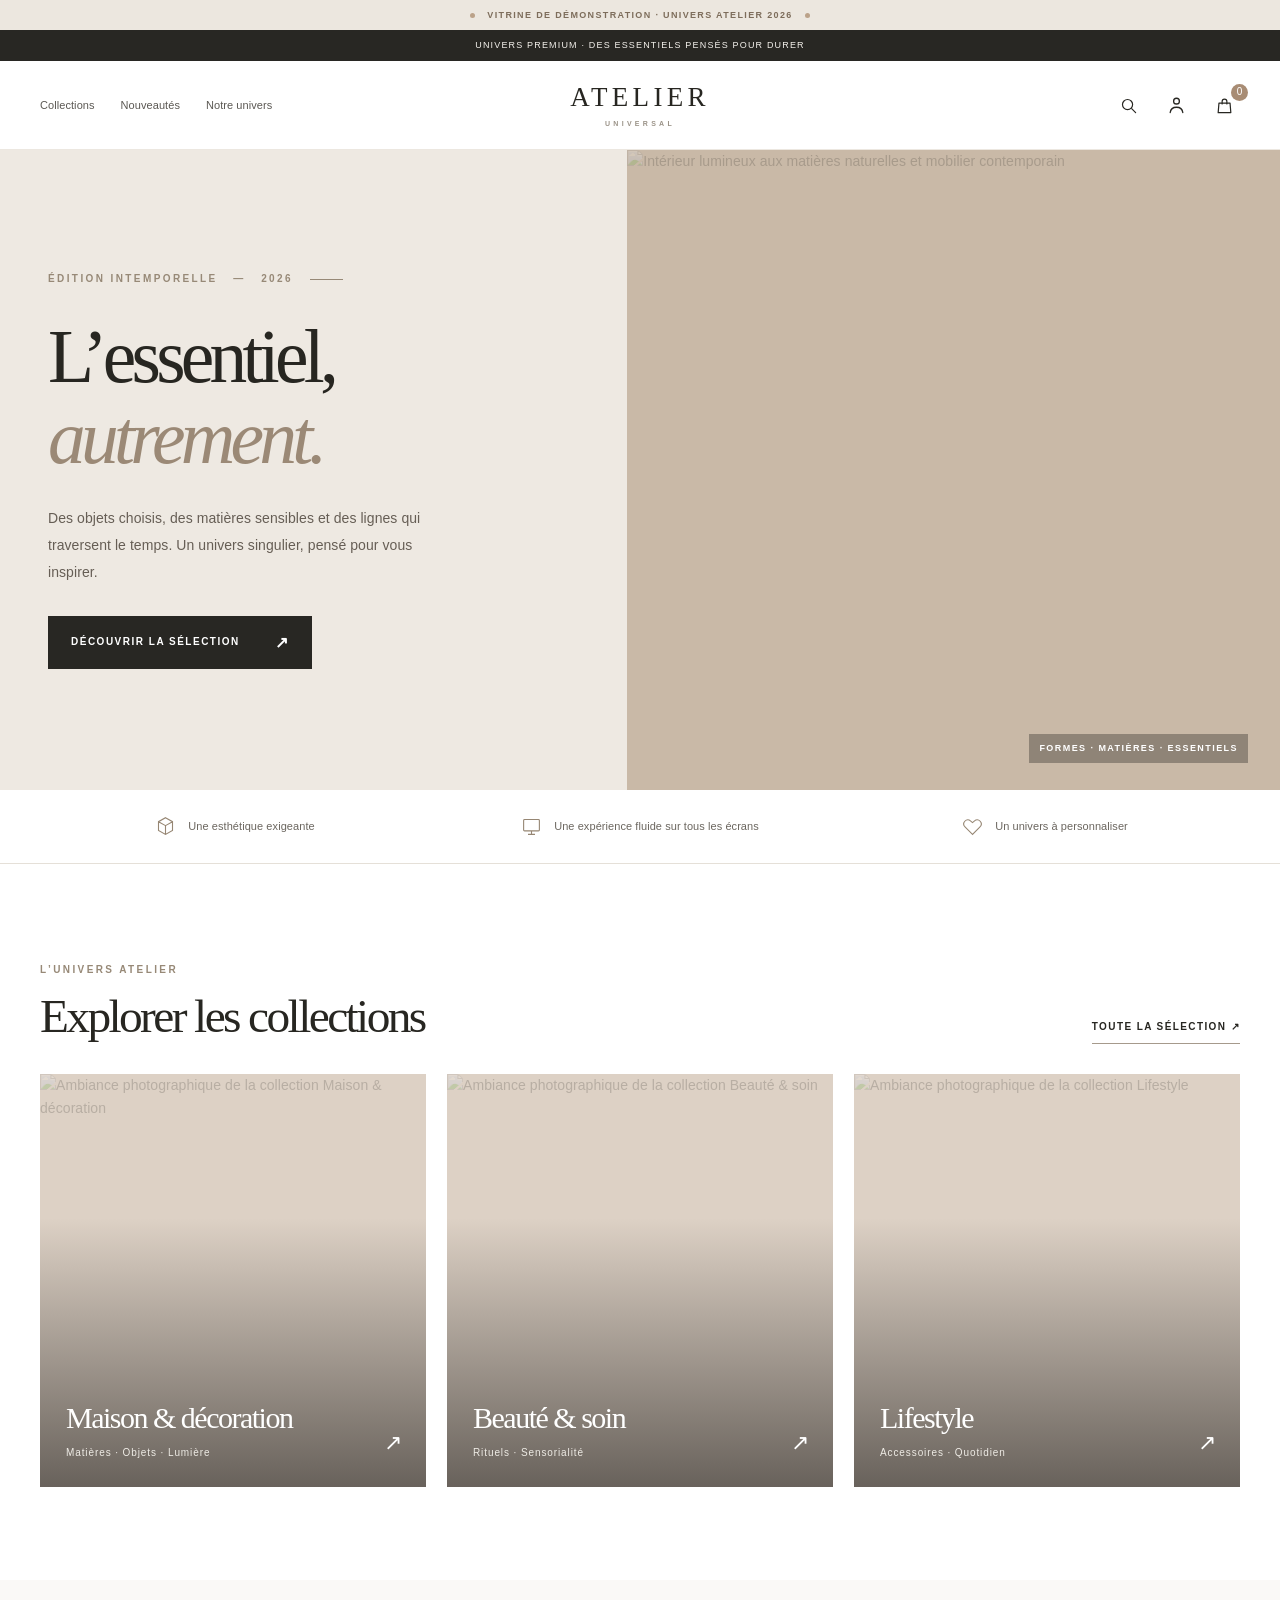
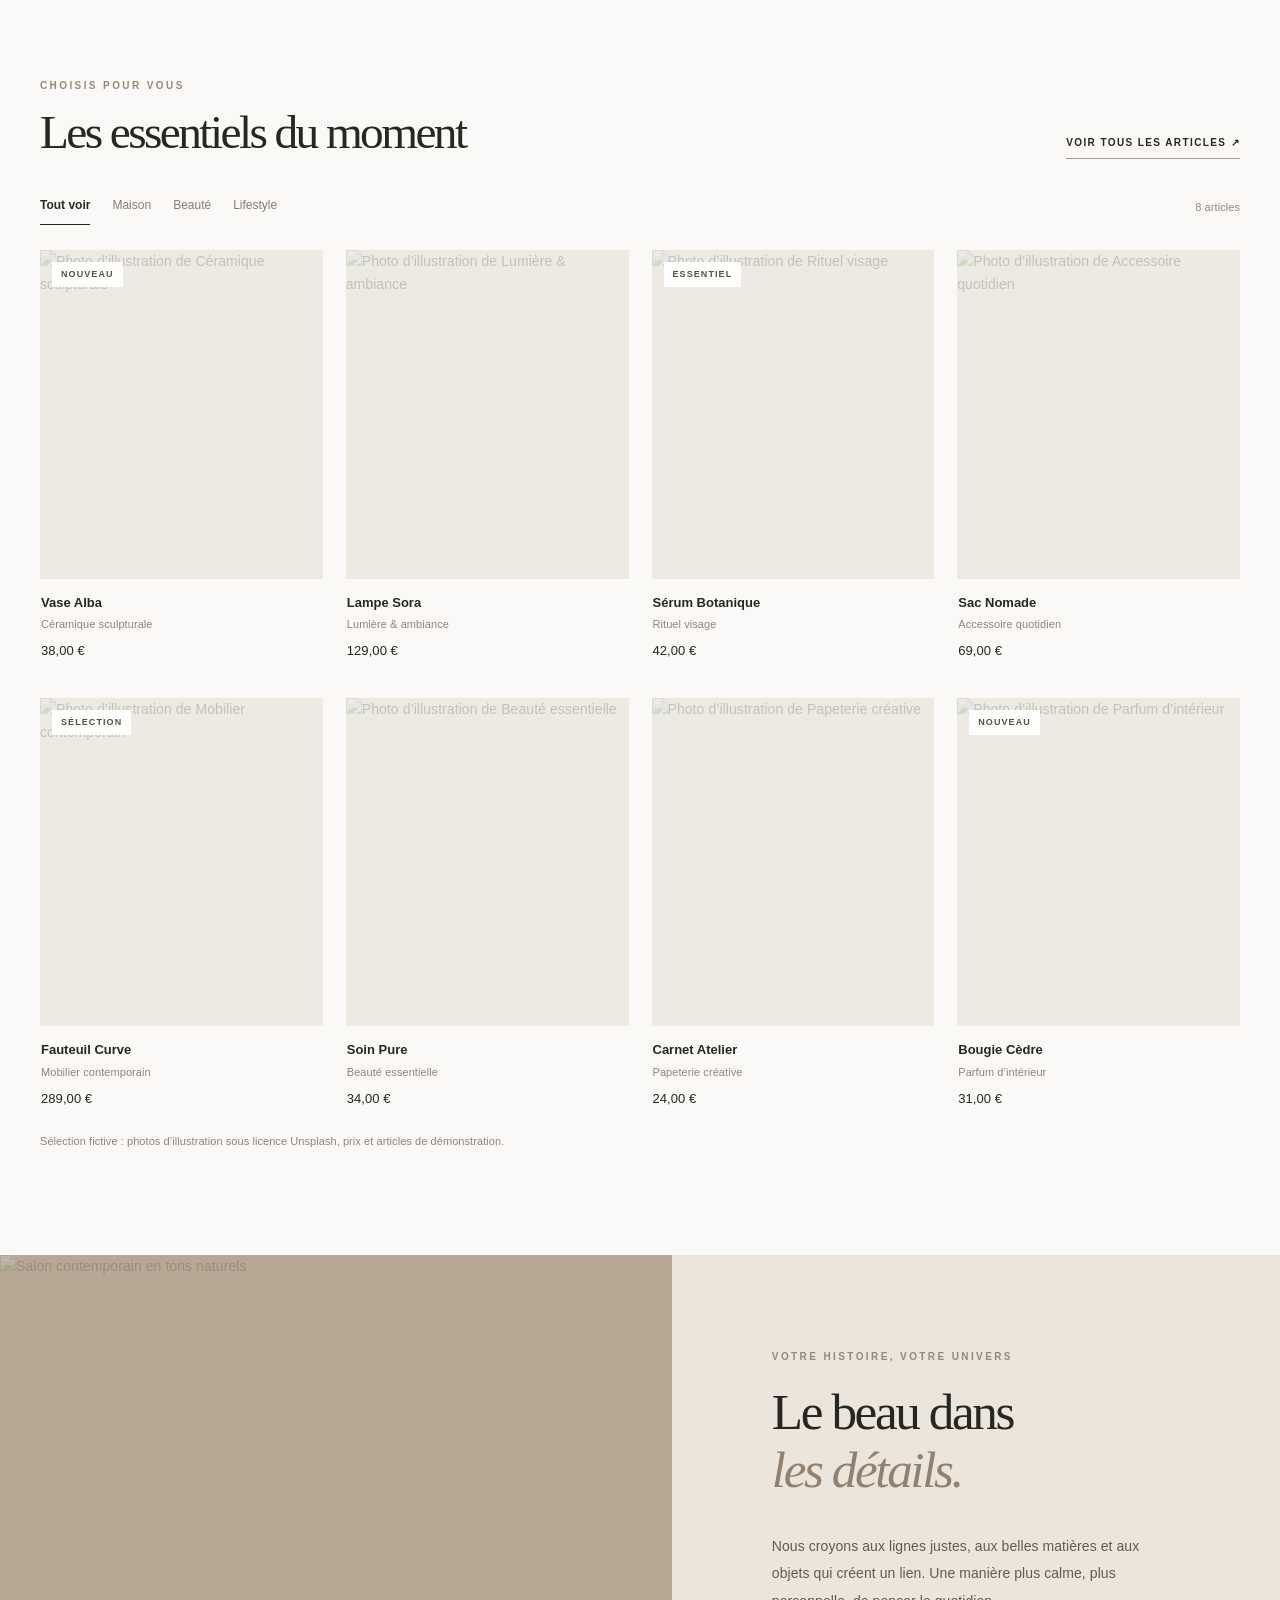
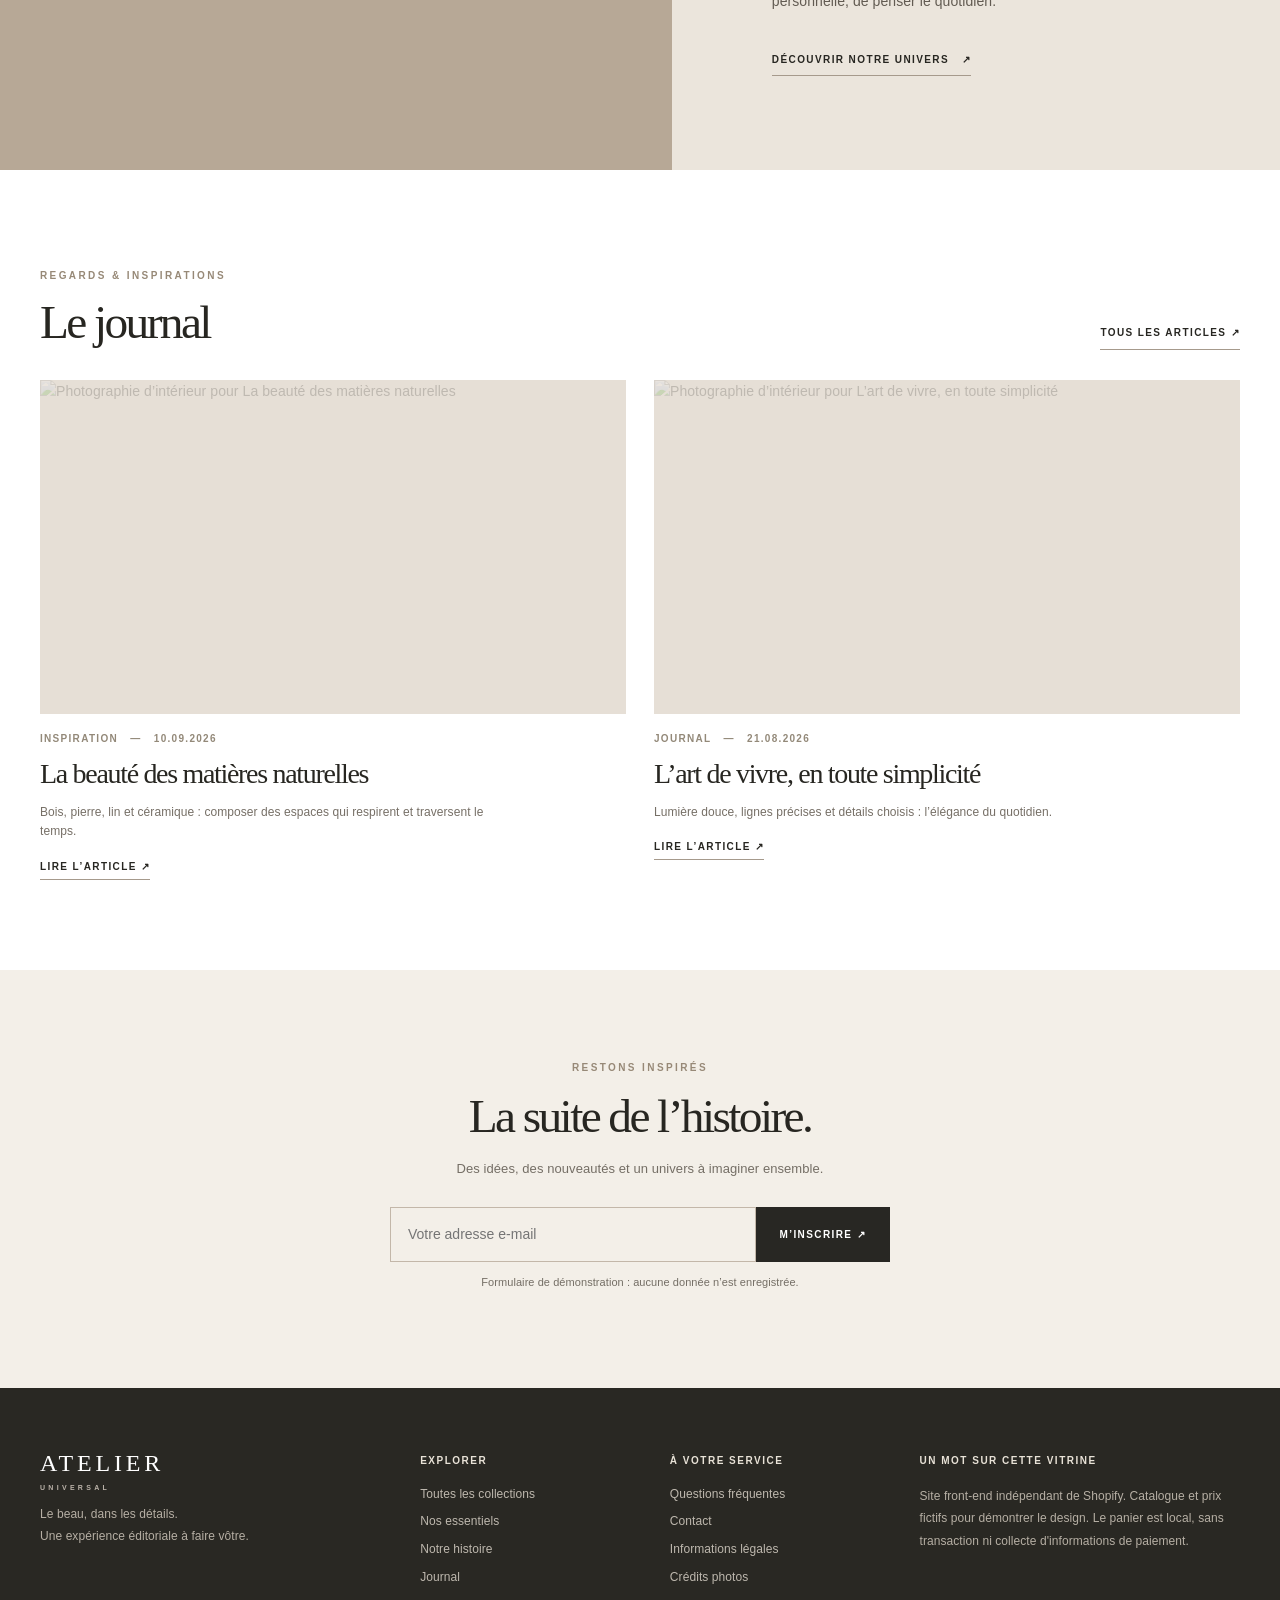
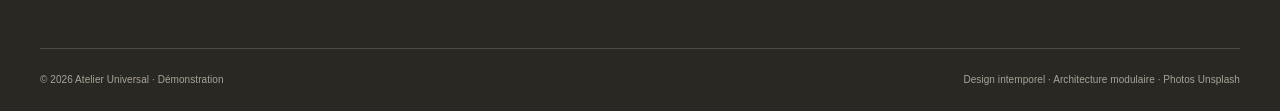
==== frontend/index.html @ 32378523 "feat(frontend): build independent editorial storefront and GitHub Pages deploy" ====
<!doctype html>
<html lang="fr">
<head>
  <meta charset="utf-8">
  <meta name="viewport" content="width=device-width, initial-scale=1">
  <meta name="theme-color" content="#f7f5f0">
  <meta name="robots" content="noindex, nofollow">
  <meta name="description" content="Atelier Universal, un univers e-commerce éditorial et épuré : décoration, beauté, accessoires et art de vivre.">
  <title>Atelier Universal — L'essentiel, autrement.</title>
  <meta property="og:type" content="website">
  <meta property="og:title" content="Atelier Universal — L'essentiel, autrement.">
  <meta property="og:description" content="Une boutique vitrine à l'esthétique intemporelle.">
  <link rel="preconnect" href="https://images.unsplash.com" crossorigin>
  <link rel="stylesheet" href="./assets/css/main.css">
  <script type="module" src="./assets/js/app.js"></script>
</head>
<body>
  <a class="skip-link" href="#main">Aller au contenu</a>
  <div class="utility-bar"><span class="utility-dot"></span> VITRINE DE DÉMONSTRATION · UNIVERS ATELIER 2026 <span class="utility-dot"></span></div>
  <div class="announcement">UNIVERS PREMIUM · DES ESSENTIELS PENSÉS POUR DURER</div>
  <header class="site-header" id="site-header">
    <div class="header-inner wrap">
      <button class="icon-btn mobile-menu-btn" type="button" aria-controls="mobile-nav" aria-expanded="false" data-menu-toggle aria-label="Ouvrir le menu">
        <svg viewBox="0 0 24 24" fill="none" stroke="currentColor" stroke-width="1.6" aria-hidden="true"><path d="M3 6h18M3 12h18M3 18h18"/></svg>
      </button>
      <nav class="desktop-nav" aria-label="Navigation principale"><a href="./index.html?page=collection">Collections</a><a href="./index.html#selection">Nouveautés</a><a href="./index.html?page=histoire">Notre univers</a></nav>
      <a class="brand" href="./index.html" aria-label="Atelier Universal, accueil"><span>ATELIER</span><small>UNIVERSAL</small></a>
      <div class="header-actions">
        <button class="icon-btn" type="button" data-search-toggle aria-label="Rechercher"><svg viewBox="0 0 24 24" fill="none" stroke="currentColor" stroke-width="1.5" aria-hidden="true"><circle cx="10.8" cy="10.8" r="6.4"/><path d="m16 16 5 5"/></svg></button>
        <a class="icon-btn account-icon" href="./index.html?page=contact" aria-label="Nous contacter"><svg viewBox="0 0 24 24" fill="none" stroke="currentColor" stroke-width="1.5" aria-hidden="true"><circle cx="12" cy="7" r="3.3"/><path d="M4.8 20c.5-4 3-6 7.2-6s6.7 2 7.2 6"/></svg></a>
        <button class="icon-btn cart-trigger" type="button" data-cart-toggle aria-label="Ouvrir le panier de démonstration"><svg viewBox="0 0 24 24" fill="none" stroke="currentColor" stroke-width="1.5" aria-hidden="true"><path d="M5 9h14l1 12H4L5 9ZM9 10V7a3 3 0 0 1 6 0v3"/></svg><span class="cart-number" data-cart-count>0</span></button>
      </div>
    </div>
    <nav class="mobile-nav" id="mobile-nav" aria-label="Menu mobile" hidden><a href="./index.html?page=collection">Collections</a><a href="./index.html#selection">Nouveautés</a><a href="./index.html?page=histoire">Notre univers</a><a href="./index.html?page=faq">Questions fréquentes</a><a href="./index.html?page=contact">Contact</a></nav>
    <div class="search-panel" id="search-panel" hidden><form class="search-form wrap" action="./index.html" method="get" role="search"><input type="hidden" name="page" value="recherche"><label class="sr-only" for="search-field">Rechercher des produits</label><input id="search-field" name="q" type="search" autocomplete="off" placeholder="Que recherchez-vous ?" required><button type="submit">Rechercher <span aria-hidden="true">↗</span></button></form></div>
  </header>
  <main id="main" tabindex="-1"></main>
  <footer class="site-footer">
    <div class="wrap footer-grid">
      <div class="footer-brand"><a class="brand brand-inverse" href="./index.html"><span>ATELIER</span><small>UNIVERSAL</small></a><p>Le beau, dans les détails.<br>Une expérience éditoriale à faire vôtre.</p></div>
      <div><h2>Explorer</h2><a href="./index.html?page=collection">Toutes les collections</a><a href="./index.html#selection">Nos essentiels</a><a href="./index.html?page=histoire">Notre histoire</a><a href="./index.html?page=journal">Journal</a></div>
      <div><h2>À votre service</h2><a href="./index.html?page=faq">Questions fréquentes</a><a href="./index.html?page=contact">Contact</a><a href="./index.html?page=legal">Informations légales</a><a href="./index.html?page=credits">Crédits photos</a></div>
      <div class="footer-note"><h2>Un mot sur cette vitrine</h2><p>Site front-end indépendant de Shopify. Catalogue et prix fictifs pour démontrer le design. Le panier est local, sans transaction ni collecte d'informations de paiement.</p></div>
    </div>
    <div class="footer-bottom wrap"><span>© 2026 Atelier Universal · Démonstration</span><span>Design intemporel · Architecture modulaire · Photos Unsplash</span></div>
  </footer>
  <div class="overlay" data-cart-overlay hidden></div>
  <aside class="cart-drawer" id="cart-drawer" role="dialog" aria-modal="true" aria-hidden="true" aria-labelledby="cart-heading">
    <div class="drawer-head"><div><span class="overline">VOTRE SÉLECTION</span><h2 id="cart-heading">Mon panier <em>démo.</em></h2></div><button type="button" class="drawer-close" data-cart-close aria-label="Fermer le panier">×</button></div>
    <p class="drawer-caption">Aucun achat ni paiement réel possible depuis cette vitrine.</p>
    <div class="drawer-items" id="drawer-items"></div>
    <div class="drawer-foot"><div class="total-line"><span>Sous-total fictif</span><strong id="drawer-total">0,00 €</strong></div><a class="dark-btn full" href="./index.html?page=panier">Voir ma sélection <span>↗</span></a><button type="button" class="subtle-btn full" data-cart-close>Continuer à explorer</button></div>
  </aside>
  <div class="toast" id="toast" role="status" aria-live="polite"></div>
</body>
</html>
---- frontend/assets/css/main.css ----
:root{--ink:#272621;--muted:#746f67;--soft:#9b9388;--line:#e5e0d8;--cream:#f7f5f0;--paper:#fff;--sand:#ece6de;--dark:#282723;--gold:#a18b73;--width:1220px}
*,*::before,*::after{box-sizing:border-box}html{scroll-behavior:smooth}body{margin:0;background:var(--paper);color:var(--ink);font:14px/1.65 -apple-system,BlinkMacSystemFont,'Segoe UI',Arial,sans-serif;letter-spacing:.005em}button,input,select,textarea{font:inherit}button{cursor:pointer}a{text-decoration:none;color:inherit}img{display:block;max-width:100%;object-fit:cover}img:not([src]){background:var(--sand)}h1,h2,h3,h4{font-weight:400}h1,h2,h3,.serif{font-family:Georgia,'Times New Roman',serif;letter-spacing:-.047em}button:disabled{opacity:.5;cursor:not-allowed}a:focus-visible,button:focus-visible,input:focus-visible,select:focus-visible,textarea:focus-visible,summary:focus-visible{outline:3px solid #b39a7f;outline-offset:3px}.sr-only{position:absolute!important;width:1px;height:1px;overflow:hidden;clip:rect(0,0,0,0);white-space:nowrap}.skip-link{position:fixed;top:-100px;left:15px;background:#fff;color:#111;z-index:200;padding:12px}.skip-link:focus{top:15px}.wrap{max-width:var(--width);width:calc(100% - 80px);margin-inline:auto}.utility-bar{min-height:30px;display:flex;align-items:center;justify-content:center;gap:12px;background:#ece7df;color:#7d6d5b;letter-spacing:.15em;font-size:9px;font-weight:700;text-align:center}.utility-dot{width:5px;height:5px;flex:none;border-radius:50%;background:#bba289}.announcement{background:var(--dark);color:#f5f2ed;text-align:center;min-height:31px;display:grid;place-items:center;letter-spacing:.13em;font-size:9px}.site-header{position:relative;z-index:50;background:white;border-bottom:1px solid #ece7e0}.header-inner{min-height:88px;display:grid;grid-template-columns:minmax(0,1fr) auto minmax(0,1fr);align-items:center;gap:22px}.desktop-nav{display:flex;gap:26px;align-items:center;white-space:nowrap}.desktop-nav a{font-size:11px;color:#5b5853}.desktop-nav a:hover{text-decoration:underline;text-underline-offset:6px}.brand{display:inline-flex;align-items:center;flex-direction:column;font-family:Georgia,'Times New Roman',serif;line-height:1}.brand>span{font-size:27px;letter-spacing:.16em;font-weight:400}.brand small{font-size:7px;letter-spacing:.47em;font-family:Arial,sans-serif;margin-top:9px;font-weight:600;color:#9b9388}.header-actions{display:flex;align-items:center;justify-content:flex-end;gap:17px}.icon-btn{width:31px;height:34px;background:none;border:0;display:inline-flex;align-items:center;justify-content:center;position:relative;color:var(--ink)}.icon-btn svg{width:21px;height:21px;stroke-linejoin:round;stroke-linecap:round}.cart-number{position:absolute;top:-4px;right:-8px;background:#a88c74;color:white;width:17px;height:17px;font-size:10px;border-radius:50%;display:grid;place-items:center}.mobile-menu-btn{display:none}.mobile-nav{display:flex;flex-direction:column;gap:12px;padding:14px 24px 24px;border-top:1px solid var(--line)}.mobile-nav[hidden],.search-panel[hidden]{display:none!important}.mobile-nav a{padding:7px}.search-panel{border-top:1px solid var(--line);padding:18px 0;box-shadow:0 6px 14px #00000006}.search-form{display:flex;gap:8px}.search-form input{border:1px solid var(--line);padding:14px 18px;flex:1;min-width:0}.search-form button{background:var(--dark);color:#fff;border:0;padding:10px 25px;font-size:10px;font-weight:700;letter-spacing:.12em;text-transform:uppercase}
.eyebrow,.overline{font-size:10px;letter-spacing:.24em;text-transform:uppercase;color:#978977;font-weight:700}.eyebrow{display:flex;align-items:center;gap:17px}.eyebrow::after{content:'';width:33px;height:1px;background:currentColor}.hero{min-height:640px;display:grid;grid-template-columns:49% 51%;background:#eee9e2}.hero-copy{align-self:center;padding:75px 7vw 75px max(48px,calc((100vw - var(--width))/2));position:relative}.hero h1{font-size:clamp(53px,5.9vw,88px);font-weight:400;line-height:1.08;margin:28px 0 26px;letter-spacing:-.063em}.hero h1 em{font-weight:400;color:#9b8976}.hero-desc{font-size:14px;line-height:1.95;color:#665e55;max-width:415px;margin:0 0 30px}.dark-btn{border:1px solid var(--dark);background:var(--dark);color:white;display:inline-flex;gap:35px;justify-content:space-between;align-items:center;padding:17px 22px;min-height:48px;font-size:10px;letter-spacing:.15em;text-transform:uppercase;font-weight:700;transition:background .2s ease,color .2s ease}.dark-btn:hover{background:#4b453e}.dark-btn span{font-size:16px;line-height:1}.dark-btn.full,.subtle-btn.full{width:100%;text-align:center;justify-content:center}.subtle-btn{background:#fff;border:1px solid var(--line);color:var(--ink);padding:14px 20px;text-transform:uppercase;font-size:10px;letter-spacing:.12em}.hero-image{min-height:500px;position:relative;overflow:hidden;background:#c9b9a7}.hero-image img{width:100%;height:100%;position:absolute;inset:0;object-position:center;transition:transform .7s}.hero-image:hover img{transform:scale(1.03)}.hero-caption{position:absolute;bottom:27px;right:32px;color:white;background:#1a191854;padding:7px 10px;letter-spacing:.16em;font-size:9px;font-weight:600}.benefit-strip{display:grid;grid-template-columns:repeat(3,1fr);align-items:center;padding:26px max(45px,calc((100vw - var(--width))/2));gap:25px;border-bottom:1px solid var(--line);background:#fff}.benefit{display:flex;align-items:center;justify-content:center;gap:12px;color:#6b665f;font-size:11px}.benefit svg{width:21px;height:21px;stroke:#968673;fill:none;stroke-width:1.25}.section{padding:93px 0}.section-surface{background:#faf9f7}.section-head{display:flex;justify-content:space-between;align-items:end;gap:25px;margin-bottom:30px}.section-title{font-size:clamp(34px,3.7vw,51px);line-height:1.13;margin:10px 0 0;letter-spacing:-.055em}.tiny-link{font-size:10px;font-weight:650;letter-spacing:.14em;text-transform:uppercase;border-bottom:1px solid #a69a8c;white-space:nowrap;padding-bottom:7px}.tiny-link:hover{border-bottom-color:var(--ink)}.category-grid{display:grid;grid-template-columns:repeat(3,minmax(0,1fr));gap:21px}.category-card{display:block;aspect-ratio:1/1.07;overflow:hidden;position:relative;background:#ddd1c5}.category-card img{position:absolute;inset:0;width:100%;height:100%;transition:transform .6s}.category-card:hover img{transform:scale(1.045)}.category-card::after{content:'';position:absolute;inset:35% 0 0;background:linear-gradient(transparent,#1e1b189c)}.category-caption{position:absolute;bottom:25px;left:26px;right:24px;color:white;z-index:1;display:flex;justify-content:space-between;align-items:end;gap:10px}.category-caption strong{font:400 30px/1.08 Georgia,serif;letter-spacing:-.05em}.category-caption small{display:block;font-size:10px;letter-spacing:.09em;margin-top:10px;color:#eeebe5}.category-arrow{font-size:22px}.product-toolbar{display:flex;align-items:center;justify-content:space-between;gap:15px;margin:28px 0 25px}.filter-tabs{display:flex;gap:22px;flex-wrap:wrap;align-items:center}.filter-button{background:none;border:0;border-bottom:1px solid transparent;padding:7px 0 8px;font-size:12px;color:#837d76}.filter-button[aria-pressed=true]{border-color:#292721;color:#2b2925;font-weight:700}.small-count{font-size:11px;color:#908980}.product-grid{display:grid;grid-template-columns:repeat(4,minmax(0,1fr));gap:23px}.product-card{min-width:0}.product-image{display:block;aspect-ratio:4/4.65;position:relative;overflow:hidden;background:#ede9e3}.product-image img{width:100%;height:100%;transition:transform .5s}.product-image:hover img{transform:scale(1.05)}.product-badge{position:absolute;top:12px;left:12px;background:#fffffff0;color:#5b5046;padding:5px 9px;letter-spacing:.12em;font-size:9px;font-weight:700}.quick-add{position:absolute;bottom:13px;left:13px;right:13px;background:#fffffff2;border:1px solid #eee7df;min-height:41px;text-transform:uppercase;font-size:9px;letter-spacing:.13em;font-weight:750;opacity:0;transform:translateY(7px);transition:opacity .2s,transform .2s}.product-image:hover .quick-add,.product-image:focus-within .quick-add,.quick-add:focus-visible{opacity:1;transform:none}.product-body{padding:13px 1px}.product-body h3{font-family:Arial,sans-serif;font-weight:650;font-size:13px;letter-spacing:0;margin:0 0 2px}.product-body h3 a:hover{text-decoration:underline}.product-sub{font-size:11px;color:#8c857c;margin:0 0 7px}.price{font-size:13px;font-weight:500}.empty-message{padding:35px 0;color:var(--muted)}.demo-note{font-size:11px;color:#8c857b;line-height:1.6}.story-split{display:grid;grid-template-columns:1.05fr .95fr;min-height:515px;background:#ebe5dc}.story-photo{height:100%;min-height:470px;position:relative;background:#b7a896}.story-photo img{width:100%;height:100%;position:absolute;inset:0}.story-copy{display:flex;flex-direction:column;justify-content:center;padding:70px clamp(35px,7.8vw,130px)}.story-copy h2{font-size:clamp(42px,4vw,65px);line-height:1.13;margin:18px 0 20px}.story-copy h2 em{color:#92816f}.story-copy p{max-width:390px;line-height:1.95;color:#625b52}.story-copy .tiny-link{align-self:flex-start;margin-top:23px}.journal-grid{display:grid;grid-template-columns:repeat(2,minmax(0,1fr));gap:28px}.journal-img{display:block;overflow:hidden;aspect-ratio:1.75;background:#e6dfd6}.journal-img img{width:100%;height:100%;transition:transform .3s}.journal-img:hover img{transform:scale(1.04)}.journal-meta{margin:17px 0 9px;font-size:10px;letter-spacing:.13em;color:#938979;font-weight:700}.journal-title{font:400 28px/1.2 Georgia,serif;margin:0 0 11px}.journal-excerpt{color:#766f66;max-width:475px;font-size:12px}.newsletter-band{background:#f3efe8;text-align:center;padding:85px 24px}.newsletter-band .section-title{margin:12px 0 14px}.newsletter-band p{color:#746e65;font-size:13px}.newsletter-form{display:flex;align-items:stretch;max-width:500px;margin:28px auto 0}.newsletter-form input{flex:1;min-width:0;background:transparent;border:1px solid #c3b7a9;padding:15px 17px}.newsletter-form button{border:0;background:var(--dark);color:white;text-transform:uppercase;letter-spacing:.14em;font-size:10px;padding:0 24px;font-weight:700}.newsletter-status{min-height:17px;font-size:11px!important}.site-footer{background:#292823;color:#eeeae1;padding-top:63px}.footer-grid{display:grid;grid-template-columns:1.45fr .9fr .9fr 1.35fr;gap:36px}.site-footer h2{font:700 10px Arial,sans-serif;letter-spacing:.15em;text-transform:uppercase;color:#e8e2d7;margin:4px 0 19px}.site-footer a:not(.brand){display:block;margin:8px 0;font-size:12px;color:#beb8ae}.site-footer a:not(.brand):hover{text-decoration:underline}.site-footer p{font-size:12px;color:#b6afa4;line-height:1.9}.brand-inverse{align-items:flex-start}.brand-inverse>span{color:white;font-size:24px}.brand-inverse small{color:#bbb3a9}.footer-bottom{display:flex;justify-content:space-between;gap:15px;border-top:1px solid #4d4a45;padding:23px 0;margin-top:52px;color:#aaa397;font-size:10px}.overlay{position:fixed;inset:0;background:#0e0d0bb0;z-index:89}.overlay[hidden]{display:none}.cart-drawer{position:fixed;z-index:90;inset:0 0 0 auto;width:min(100%,450px);background:white;padding:32px;transform:translateX(105%);visibility:hidden;transition:transform .27s,visibility .27s;display:flex;flex-direction:column;box-shadow:-20px 0 50px #0002}.cart-drawer.open{transform:translateX(0);visibility:visible}.drawer-head{display:flex;justify-content:space-between;align-items:flex-start;border-bottom:1px solid var(--line);padding-bottom:18px}.drawer-head h2{font:400 31px Georgia,serif;letter-spacing:-.05em;margin:7px 0 0}.drawer-head h2 em{color:#9e8c79}.drawer-close{background:none;border:0;font-size:28px;line-height:1;padding:6px}.drawer-caption{font-size:11px;color:#887d71}.drawer-items{flex:1;overflow-y:auto;min-height:0;padding-top:12px}.drawer-item{display:grid;grid-template-columns:87px 1fr;gap:15px;padding:14px 0;border-bottom:1px solid var(--line)}.drawer-item img{width:87px;height:110px;object-fit:cover;background:var(--sand)}.drawer-item h3{font:600 13px Arial,sans-serif;margin:0}.drawer-item small{color:#83786f;font-size:11px}.drawer-item .qty-row{display:flex;align-items:center;gap:12px;margin-top:8px}.qty-row button{border:1px solid var(--line);background:white;min-width:27px;min-height:27px}.qty-row .remove{border:0;color:#8c7868;text-decoration:underline;font-size:10px;margin-left:auto}.drawer-foot{border-top:1px solid var(--line);padding-top:20px;display:grid;gap:11px}.total-line{display:flex;justify-content:space-between;font-size:14px;padding-bottom:7px}.toast{position:fixed;bottom:24px;left:50%;transform:translate(-50%,35px);opacity:0;pointer-events:none;background:#2a2924;color:#fff;padding:13px 21px;z-index:100;font-size:12px;transition:opacity .2s,transform .2s;box-shadow:0 10px 40px #0002}.toast.show{opacity:1;transform:translate(-50%,0)}
.page-hero{background:#f4f1eb;padding:63px 0 70px;text-align:center}.page-hero h1{font-size:clamp(45px,5vw,70px);line-height:1.1;margin:13px 0 13px}.page-hero p{color:#716a61;max-width:560px;margin:0 auto}.breadcrumbs{padding:27px 0 0;color:#867d72;font-size:11px}.breadcrumbs a{text-decoration:underline;text-underline-offset:4px}.collection-controls{display:flex;justify-content:space-between;gap:20px;align-items:center;flex-wrap:wrap;margin-bottom:27px}.sort-control{display:flex;align-items:center;gap:8px;color:#645e57}.sort-control select{border:1px solid var(--line);padding:10px 12px;background:white;color:var(--ink)}.detail{display:grid;grid-template-columns:1.05fr .95fr;gap:65px;padding-top:42px}.detail-gallery{display:grid;grid-template-columns:1fr 1fr;gap:15px}.detail-main-photo{grid-column:1/-1;aspect-ratio:4/4.4;overflow:hidden;background:var(--sand)}.detail-gallery img{width:100%;height:100%;object-fit:cover}.detail-thumb{aspect-ratio:4/3;overflow:hidden;background:var(--sand)}.detail-copy{padding:8px 0}.detail-copy h1{font-size:clamp(44px,4.7vw,67px);margin:14px 0 14px}.detail-price{font-size:19px;margin-bottom:23px}.detail-copy p{color:#70685e;line-height:1.95;max-width:455px}.detail-copy hr{border:0;border-top:1px solid var(--line);margin:28px 0}.detail-copy label{display:block;font-size:11px;letter-spacing:.12em;text-transform:uppercase;font-weight:700;margin:24px 0 9px}.option-row{display:flex;flex-wrap:wrap;gap:8px}.option-btn{padding:12px 18px;border:1px solid #d8d0c7;background:#fff;color:#645b50}.option-btn.selected{border-color:#24231f;background:#f3f0eb;color:#26241f}.detail-quantity{width:95px;border:1px solid var(--line);padding:13px}.detail-cta{margin-top:20px;min-width:min(100%,440px)}.detail-meta{padding:20px 0;border-top:1px solid var(--line);margin-top:28px;color:#82786f}.detail-meta summary{cursor:pointer;font-weight:600}.editorial-layout{display:grid;grid-template-columns:1fr 1fr;gap:60px;align-items:center}.editorial-layout img{width:100%;height:auto;aspect-ratio:4/4.5}.editorial-layout h2{font-size:clamp(35px,4.4vw,60px)}.editorial-layout p{color:#70695f;line-height:2}.article{max-width:760px;margin:0 auto;padding:65px 0 100px}.article h1{font-size:clamp(42px,5vw,68px)}.article h2{font-size:30px}.article p{font-size:15px;color:#655e56;line-height:2}.article img{width:100%;aspect-ratio:1.7;margin:35px 0}.faq-list{max-width:850px;margin:auto}.faq-list details{border-bottom:1px solid var(--line);padding:21px 0}.faq-list summary{font:400 20px Georgia,serif;cursor:pointer;display:flex;align-items:center;justify-content:space-between;gap:20px}.faq-list summary::after{content:'+';font:400 22px Arial,sans-serif}.faq-list details[open] summary::after{content:'−'}.faq-list p{max-width:700px;color:#70665c}.contact-box{display:grid;grid-template-columns:.8fr 1.2fr;gap:80px;max-width:1040px;margin:auto}.contact-box h2{font-size:39px}.contact-box p{color:#716a62}.field{display:grid;gap:6px;margin-bottom:18px}.field label{font-size:11px;letter-spacing:.09em;text-transform:uppercase;font-weight:700}.field input,.field textarea{width:100%;padding:13px 15px;border:1px solid #cfc6bc;background:#fff}.legal-note{background:#f4f1eb;border-left:3px solid #ad9279;padding:15px 21px;color:#6e6256}.cart-page{max-width:860px;margin:auto}.cart-page-item{display:grid;grid-template-columns:100px 1fr auto;gap:20px;padding:20px 0;border-bottom:1px solid var(--line)}.cart-page-item img{width:100px;height:125px}.cart-page-item h3{font-family:Arial,sans-serif;font-size:15px}.cart-page-total{display:flex;justify-content:space-between;font-size:20px;margin:30px 0}.credit-list{list-style:none;padding:0;display:grid;grid-template-columns:repeat(2,minmax(0,1fr));gap:13px}.credit-list li{padding:14px;border:1px solid var(--line)}.credit-list a{text-decoration:underline}.pill{display:inline-block;border:1px solid var(--line);font-size:11px;padding:7px 11px;color:#73685e}
@media(max-width:1100px){.wrap{width:calc(100% - 48px)}.hero-copy{padding-left:7vw}.section{padding:72px 0}.desktop-nav{gap:14px}.category-caption strong{font-size:25px}.product-grid{gap:15px}.footer-grid{gap:25px}}
@media(max-width:760px){.wrap{width:calc(100% - 36px)}.utility-bar{font-size:8px;letter-spacing:.08em;padding:4px 7px}.announcement{font-size:8px;padding:5px;min-height:30px}.header-inner{min-height:75px;grid-template-columns:1fr auto 1fr;gap:8px}.desktop-nav{display:none}.mobile-menu-btn{display:inline-flex}.brand>span{font-size:24px}.brand small{font-size:7px;margin-top:7px}.header-actions{gap:10px}.account-icon{display:none}.hero{grid-template-columns:1fr;min-height:0}.hero-copy{padding:64px 28px 57px}.hero h1{font-size:clamp(52px,12vw,78px);margin:23px 0}.hero-desc{max-width:500px}.hero-image{min-height:440px;aspect-ratio:4/3}.benefit-strip{grid-template-columns:1fr 1fr;gap:12px;padding:22px 18px}.benefit:nth-child(3){grid-column:1/-1}.benefit{font-size:9px;gap:7px}.benefit svg{width:18px;height:18px}.section{padding:63px 0}.section-head{gap:12px}.section-title{font-size:38px}.category-grid{grid-template-columns:1fr 1fr;gap:12px}.category-card{aspect-ratio:1/1.25}.category-card:last-child{grid-column:1/-1;aspect-ratio:2/1.05}.category-caption{bottom:17px;left:17px;right:15px}.category-caption strong{font-size:25px}.category-caption small{font-size:9px}.product-grid{grid-template-columns:repeat(2,minmax(0,1fr));gap:14px}.product-toolbar{align-items:start;flex-direction:column;gap:4px}.filter-tabs{gap:16px}.quick-add{opacity:1;transform:none;min-height:36px;font-size:8px;bottom:8px;left:8px;right:8px}.story-split{grid-template-columns:1fr}.story-photo{min-height:350px;aspect-ratio:4/3}.story-copy{padding:55px 30px 60px}.journal-grid{grid-template-columns:1fr;gap:42px}.footer-grid{grid-template-columns:1fr 1fr;gap:35px}.footer-brand,.footer-note{grid-column:1/-1}.footer-bottom{flex-wrap:wrap;margin-top:35px}.detail,.editorial-layout,.contact-box{grid-template-columns:1fr;gap:27px}.detail{padding-top:30px}.detail-copy h1{font-size:50px}.detail-gallery{gap:8px}.contact-box{gap:8px}.credit-list{grid-template-columns:1fr}.page-hero{padding:46px 0 52px}.page-hero h1{font-size:47px}}
@media(max-width:430px){.category-caption strong{font-size:21px}.hero-image{min-height:360px}.section-head{align-items:start}.section-head .tiny-link{font-size:8px}.benefit-strip{grid-template-columns:1fr}.benefit:nth-child(3){grid-column:auto}.product-body h3{font-size:12px}.journal-title{font-size:24px}.cart-page-item{grid-template-columns:70px 1fr auto;gap:10px}.cart-page-item img{width:70px;height:95px}.footer-grid{grid-template-columns:1fr 1fr}}
@media(prefers-reduced-motion:reduce){*,*::before,*::after{scroll-behavior:auto!important;transition-duration:.01ms!important;animation-duration:.01ms!important}}
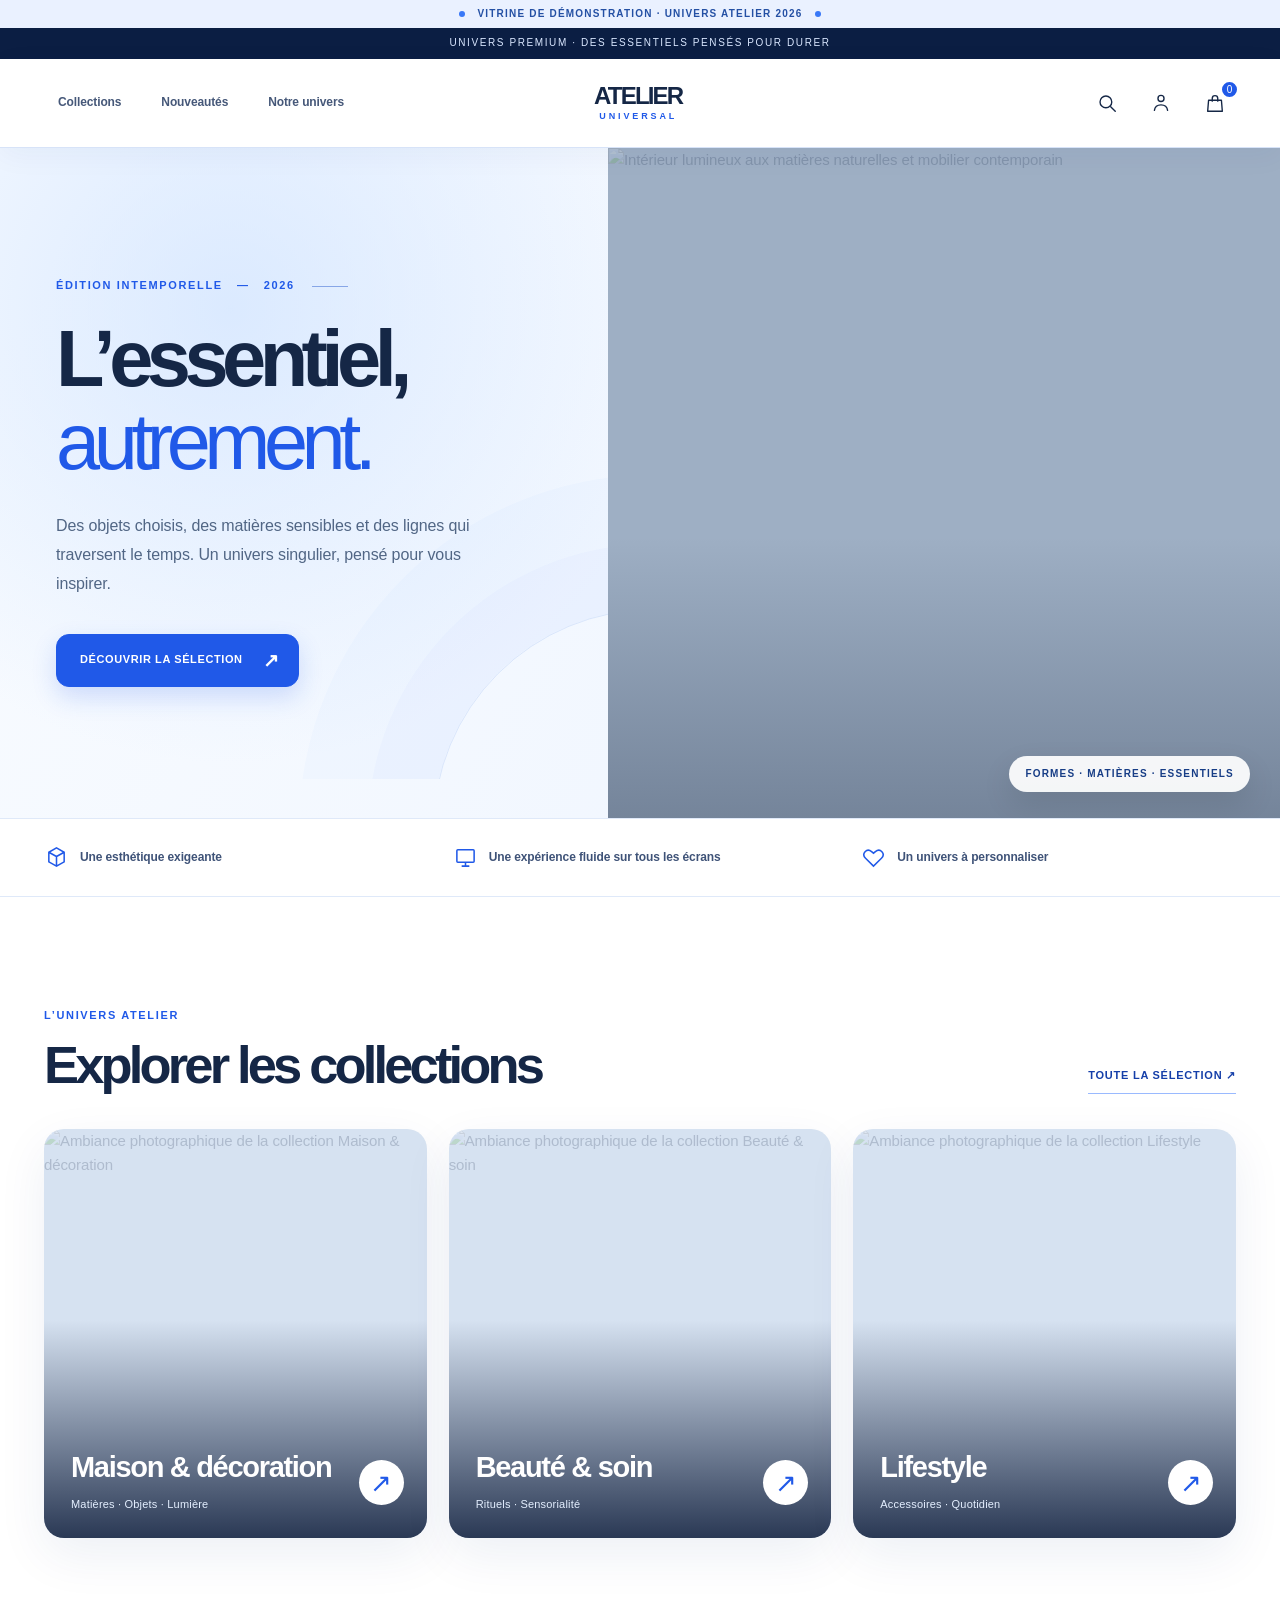
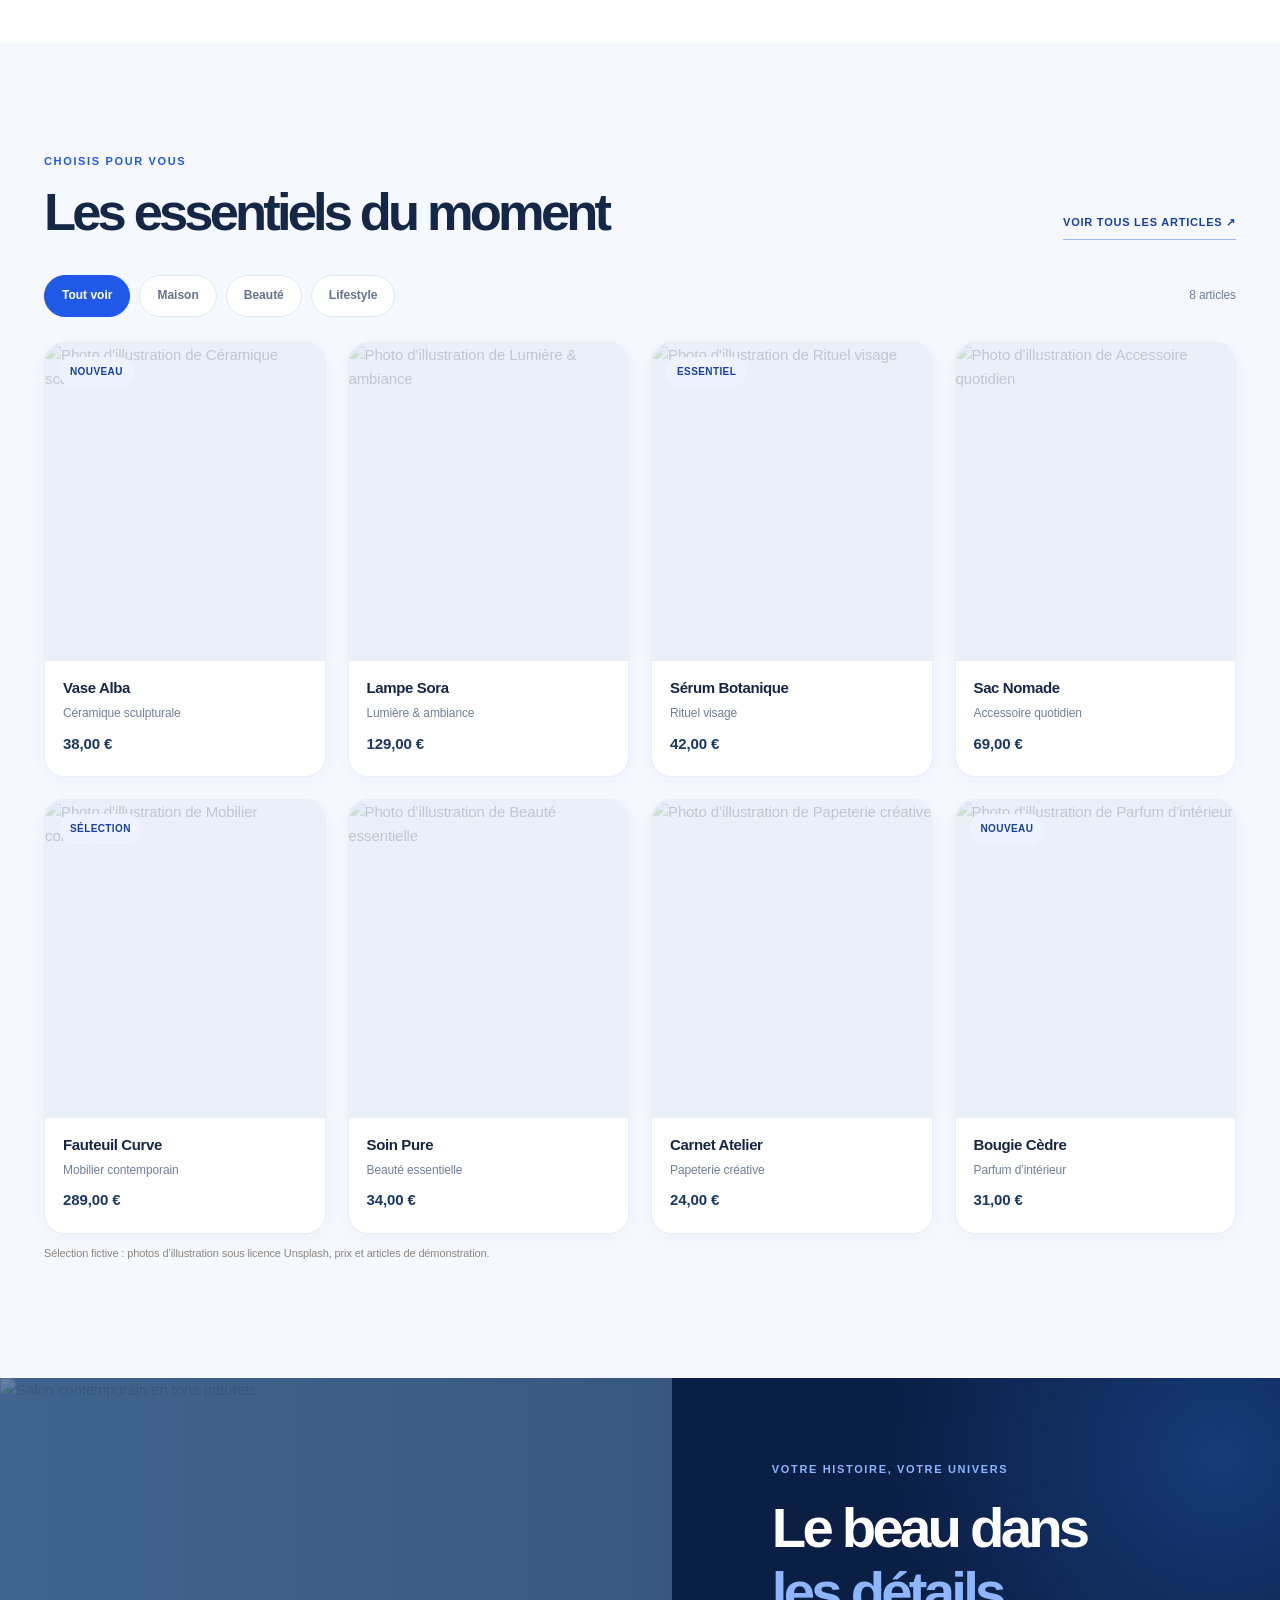
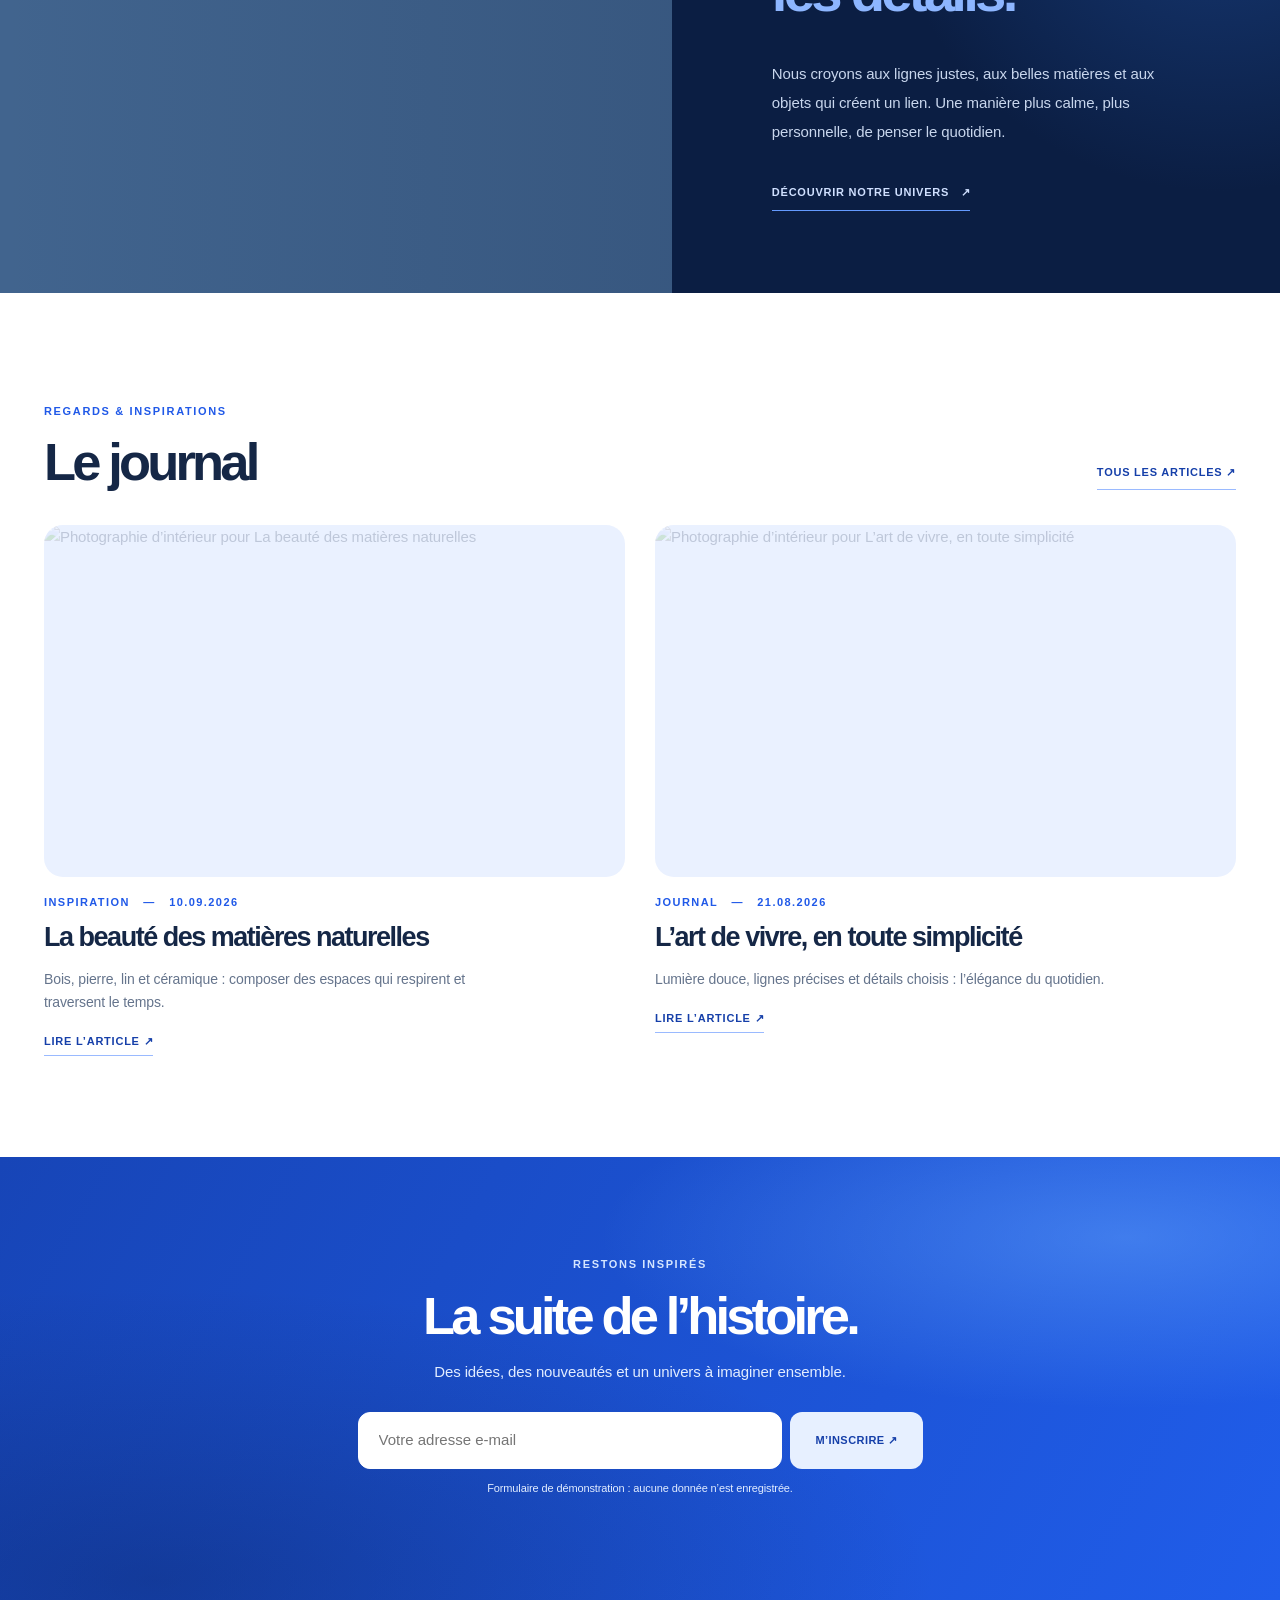
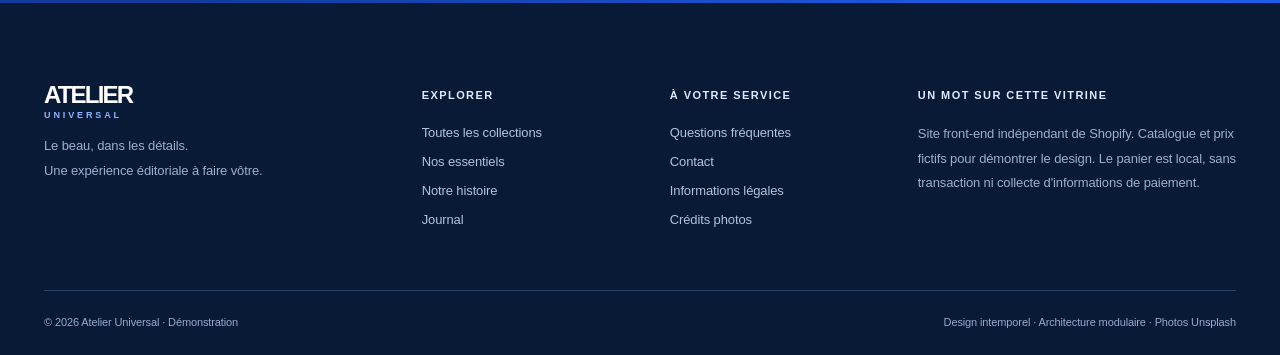
==== commit e6f7686b: "style(frontend): modern cobalt blue redesign with responsive product cards" ====
--- a/frontend/index.html
+++ b/frontend/index.html
@@ -3,7 +3,7 @@
 <head>
   <meta charset="utf-8">
   <meta name="viewport" content="width=device-width, initial-scale=1">
-  <meta name="theme-color" content="#f7f5f0">
+  <meta name="theme-color" content="#0b1e43">
   <meta name="robots" content="noindex, nofollow">
   <meta name="description" content="Atelier Universal, un univers e-commerce éditorial et épuré : décoration, beauté, accessoires et art de vivre.">
   <title>Atelier Universal — L'essentiel, autrement.</title>
@@ -11,7 +11,9 @@
   <meta property="og:title" content="Atelier Universal — L'essentiel, autrement.">
   <meta property="og:description" content="Une boutique vitrine à l'esthétique intemporelle.">
   <link rel="preconnect" href="https://images.unsplash.com" crossorigin>
+  <link rel="icon" href="./favicon.svg" type="image/svg+xml">
   <link rel="stylesheet" href="./assets/css/main.css">
+  <link rel="stylesheet" href="./assets/css/modern.css?v=2">
   <script type="module" src="./assets/js/app.js"></script>
 </head>
 <body>
--- a/frontend/assets/css/modern.css
+++ b/frontend/assets/css/modern.css
@@ -0,0 +1,367 @@
+/* Atelier Universal — modern blue design layer, October 2026.
+   The underlying OS 2.0 theme and the original layout stylesheet remain untouched. */
+:root {
+  --ink: #152746;
+  --muted: #61718c;
+  --soft: #7790b4;
+  --line: #dce5f3;
+  --cream: #f5f8ff;
+  --paper: #ffffff;
+  --sand: #eaf1ff;
+  --dark: #0b1e43;
+  --gold: #245bdb;
+  --width: 1320px;
+  --blue: #2059e8;
+  --blue-dark: #153fa9;
+  --blue-light: #eaf1ff;
+  --blue-border: #cfdefb;
+  --shadow: 0 17px 50px rgba(17, 55, 121, .075);
+}
+html { scroll-padding-top: 90px; }
+body {
+  background: #ffffff;
+  color: var(--ink);
+  font: 15px/1.62 Inter, ui-sans-serif, -apple-system, BlinkMacSystemFont, "Segoe UI", sans-serif;
+  -webkit-font-smoothing: antialiased;
+  letter-spacing: -.008em;
+}
+h1, h2, h3, h4, .serif { font-family: inherit; font-weight: 750; letter-spacing: -.052em; }
+a, button, input, select, textarea { -webkit-tap-highlight-color: transparent; }
+a:focus-visible, button:focus-visible, input:focus-visible, select:focus-visible, textarea:focus-visible, summary:focus-visible {
+  outline: 3px solid var(--blue); outline-offset: 4px;
+}
+.wrap { width: min(calc(100% - 88px), var(--width)); }
+.utility-bar {
+  min-height: 28px; background: #eaf1ff; color: #2450a4;
+  font-size: 10px; font-weight: 750; letter-spacing: .12em;
+}
+.utility-dot { background: #3978f7; width: 6px; height: 6px; }
+.announcement {
+  background: var(--dark); color: #dae7ff; font-size: 10px;
+  letter-spacing: .16em; min-height: 31px;
+}
+.site-header {
+  position: sticky; top: 0; z-index: 50;
+  border-bottom: 1px solid rgba(199, 216, 246, .7);
+  background: rgba(255, 255, 255, .94);
+  backdrop-filter: blur(22px);
+  -webkit-backdrop-filter: blur(22px);
+  box-shadow: 0 7px 28px rgba(22, 55, 113, .045);
+}
+.header-inner { min-height: 88px; }
+.desktop-nav { gap: 12px; }
+.desktop-nav a {
+  padding: 11px 14px; border-radius: 11px; color: #465879;
+  font-size: 12px; font-weight: 650; transition: background .18s, color .18s;
+}
+.desktop-nav a:hover { color: var(--blue-dark); background: var(--blue-light); text-decoration: none; }
+.brand { font-family: inherit; gap: 3px; }
+.brand > span { color: var(--ink); font-size: 24px; font-weight: 850; letter-spacing: -.075em; }
+.brand small { color: var(--blue); font-size: 9px; line-height: 1.3; font-weight: 800; font-family: inherit; letter-spacing: .32em; margin-top: 0; }
+.header-actions { gap: 11px; }
+.icon-btn {
+  border: 1px solid transparent; width: 43px; height: 43px;
+  border-radius: 14px; transition: background .18s, color .18s, border-color .18s;
+}
+.icon-btn:hover { color: var(--blue); background: var(--blue-light); border-color: var(--blue-border); }
+.icon-btn svg { width: 22px; height: 22px; }
+.cart-number {
+  top: -3px; right: -4px; width: 19px; height: 19px;
+  background: var(--blue); border: 2px solid white; font-size: 10px;
+}
+.mobile-nav { background: #fff; border-color: var(--line); box-shadow: var(--shadow); }
+.mobile-nav a { border-radius: 10px; font-weight: 650; }
+.mobile-nav a:hover { background: var(--blue-light); color: var(--blue-dark); }
+.search-panel { border-color: var(--line); }
+.search-form input {
+  background: #f7f9fe; border: 1px solid var(--blue-border);
+  border-radius: 12px; color: var(--ink);
+}
+.search-form button {
+  background: var(--blue); border-radius: 12px;
+  font-size: 11px; letter-spacing: .045em; font-weight: 750;
+}
+.eyebrow, .overline {
+  color: var(--blue); font-size: 11px; letter-spacing: .15em; font-weight: 800;
+}
+.eyebrow::after { width: 36px; background: #87a6e7; }
+.hero {
+  grid-template-columns: minmax(0, .95fr) minmax(0, 1.05fr);
+  min-height: 670px;
+  background: radial-gradient(circle at 18% 24%, rgba(204, 225, 255, .65), transparent 39%),
+              linear-gradient(120deg, #f8fbff 7%, #edf4ff 100%);
+}
+.hero-copy {
+  isolation: isolate; padding: 90px 5.5vw 92px max(56px, calc((100vw - var(--width))/2));
+  overflow: hidden;
+}
+.hero-copy::before {
+  content: ''; pointer-events: none; position: absolute;
+  width: 440px; height: 440px; border: 1px solid rgba(38, 98, 220, .12);
+  border-radius: 50%; right: -265px; bottom: -270px; z-index: -1;
+  box-shadow: 0 0 0 65px rgba(64, 127, 243, .026), 0 0 0 134px rgba(64, 127, 243, .023);
+}
+.hero h1 {
+  font-weight: 830; font-size: clamp(58px, 6.2vw, 100px);
+  line-height: 1.04; letter-spacing: -.082em;
+  margin: 23px 0 28px;
+}
+.hero h1 em { font-style: normal; color: var(--blue); }
+.hero-desc { color: #516685; font-size: 16px; line-height: 1.82; max-width: 420px; margin-bottom: 35px; }
+.dark-btn {
+  background: var(--blue); border: 1px solid var(--blue);
+  color: #fff; border-radius: 13px; min-height: 52px;
+  padding: 16px 19px 16px 23px; font-size: 11px;
+  letter-spacing: .055em; font-weight: 800; gap: 20px;
+  box-shadow: 0 10px 24px rgba(32, 89, 232, .18);
+  transition: background .2s, transform .2s, box-shadow .2s;
+}
+.dark-btn:hover {
+  background: var(--blue-dark); border-color: var(--blue-dark);
+  transform: translateY(-2px); box-shadow: 0 17px 32px rgba(32, 89, 232, .23);
+}
+.dark-btn span { font-size: 19px; line-height: 1; }
+.subtle-btn { border-radius: 12px; font-weight: 750; letter-spacing: .06em; border-color: var(--line); }
+.subtle-btn:hover { background: var(--blue-light); color: var(--blue-dark); }
+.hero-image { background: #9eafc4; min-height: 640px; }
+.hero-image img { object-position: center; }
+.hero-image::after {
+  content: ''; position: absolute; inset: 0; pointer-events: none;
+  background: linear-gradient(0deg, rgba(9, 22, 46, .28), transparent 42%);
+}
+.hero-caption {
+  z-index: 1; right: 30px; bottom: 26px;
+  background: rgba(255, 255, 255, .92); color: #173d86;
+  padding: 10px 16px; border-radius: 30px;
+  font-size: 10px; letter-spacing: .12em; font-weight: 850;
+  box-shadow: 0 12px 30px rgba(0, 0, 0, .1);
+}
+.benefit-strip {
+  border-block: 1px solid #dfe9f9; background: #fff;
+  padding-block: 27px; gap: 36px;
+}
+.benefit { justify-content: flex-start; color: #3f5378; font-size: 12px; font-weight: 660; }
+.benefit svg { width: 23px; height: 23px; stroke: var(--blue); stroke-width: 1.6; }
+.section { padding-block: 105px; }
+.section-surface { background: #f5f8ff; }
+.section-head { margin-bottom: 35px; }
+.section-title {
+  font-size: clamp(36px, 4.1vw, 60px); font-weight: 795;
+  letter-spacing: -.073em; line-height: 1.1; color: var(--ink);
+}
+.tiny-link {
+  color: var(--blue-dark); border-bottom: 1px solid #9abaff;
+  font-size: 11px; letter-spacing: .07em; font-weight: 830;
+  padding-bottom: 8px;
+}
+.tiny-link:hover { border-bottom-color: var(--blue); color: var(--blue); }
+.category-grid { gap: 22px; }
+.category-card {
+  border-radius: 20px; aspect-ratio: 1/1.07;
+  background: #d6e2f1; box-shadow: var(--shadow);
+  transform: translateZ(0); transition: transform .25s, box-shadow .25s;
+}
+.category-card:hover { transform: translateY(-5px); box-shadow: 0 24px 50px rgba(15, 48, 98, .15); }
+.category-card::after { background: linear-gradient(transparent 18%, rgba(12, 27, 57, .85)); }
+.category-caption { left: 27px; right: 23px; bottom: 25px; align-items: center; }
+.category-caption strong { font-size: 29px; line-height: 1.08; font-weight: 760; font-family: inherit; letter-spacing: -.045em; }
+.category-caption small { font-size: 11px; letter-spacing: .018em; margin-top: 11px; color: #e4efff; }
+.category-arrow {
+  width: 45px; height: 45px; display: grid; place-items: center;
+  background: #fff; border-radius: 50%; color: var(--blue);
+  font-size: 26px; flex: none; line-height: 1;
+}
+.product-toolbar { margin-block: 33px 25px; }
+.filter-tabs { gap: 9px; }
+.filter-button {
+  background: #fff; border: 1px solid #dfE7F4; border-radius: 99px;
+  padding: 10px 17px; font-size: 12px; color: #64748e; font-weight: 640;
+  transition: background .18s, color .18s, border-color .18s;
+}
+.filter-button:hover { background: #ecf3ff; color: var(--blue-dark); border-color: #bcd0f8; }
+.filter-button[aria-pressed=true], .filter-button[aria-current="page"] {
+  background: var(--blue); border-color: var(--blue); color: #fff; font-weight: 750;
+}
+.small-count { color: #6e7f99; font-size: 12px; }
+.product-grid { gap: 22px; }
+.product-card {
+  background: #fff; border-radius: 20px; overflow: hidden;
+  border: 1px solid #e7edf6; min-width: 0;
+  box-shadow: 0 4px 18px rgba(30, 69, 128, .035);
+  transition: transform .22s ease, box-shadow .22s ease, border-color .22s ease;
+}
+.product-card:hover {
+  transform: translateY(-5px); border-color: var(--blue-border);
+  box-shadow: 0 18px 48px rgba(19, 59, 116, .10);
+}
+.product-image { aspect-ratio: 4 / 4.55; background: #eaf0f8; }
+.product-image img { object-fit: cover; }
+.product-badge {
+  top: 14px; left: 14px; border-radius: 99px;
+  padding: 7px 11px; color: var(--blue-dark);
+  background: #eef4ffef; font-size: 10px; letter-spacing: .04em;
+}
+.quick-add {
+  background: var(--blue); color: #fff; border: 0;
+  border-radius: 11px; bottom: 13px; left: 13px; right: 13px;
+  min-height: 43px; font-size: 10px; letter-spacing: .055em;
+  box-shadow: 0 9px 24px rgba(26, 71, 174, .15);
+}
+.quick-add:hover { background: var(--blue-dark); }
+.product-body { padding: 17px 18px 20px; }
+.product-body h3 { font-size: 15px; line-height: 1.35; font-weight: 750; font-family: inherit; letter-spacing: -.025em; margin-bottom: 6px; }
+.product-body h3 a:hover { color: var(--blue); text-decoration: none; }
+.product-sub { color: #708099; font-size: 12px; margin-bottom: 8px; }
+.price { color: #183963; font-size: 15px; font-weight: 820; }
+.story-split { background: var(--dark); }
+.story-photo { background: #41648e; }
+.story-photo::after {
+  content: ''; position: absolute; inset: 0; pointer-events: none;
+  background: linear-gradient(90deg, transparent, rgba(14, 31, 64, .18));
+}
+.story-copy { color: white; background: radial-gradient(circle at 90% 15%, #173a77 0, transparent 48%), #0b1e43; }
+.story-copy .overline { color: #8cb6ff; }
+.story-copy h2 { font-weight: 800; letter-spacing: -.067em; font-size: clamp(44px, 4.4vw, 72px); }
+.story-copy h2 em { color: #8db6ff; font-style: normal; }
+.story-copy p { color: #c8d6ed; font-size: 15px; }
+.story-copy .tiny-link { color: #d0e0ff; border-color: #649aff; }
+.journal-grid { gap: 30px; }
+.journal-img { border-radius: 19px; aspect-ratio: 1.65; background: #eaf1ff; }
+.journal-meta { color: var(--blue); font-size: 11px; }
+.journal-title { font-size: 27px; line-height: 1.23; font-weight: 780; font-family: inherit; letter-spacing: -.055em; margin-bottom: 12px; }
+.journal-excerpt { color: #65748c; font-size: 14px; }
+.newsletter-band {
+  color: white; padding: 94px 24px;
+  background: radial-gradient(ellipse at 88% 18%, rgba(106, 170, 255, .45), transparent 33%),
+              radial-gradient(ellipse at 12% 95%, rgba(7, 26, 74, .34), transparent 49%),
+              linear-gradient(118deg, #1745b7, #205dea);
+}
+.newsletter-band .overline { color: #d5e6ff; }
+.newsletter-band .section-title { color: white; }
+.newsletter-band p { color: #e2edff; font-size: 15px; }
+.newsletter-form { max-width: 565px; gap: 8px; }
+.newsletter-form input {
+  min-height: 54px; color: #14315e; background: white;
+  border: 1px solid white; border-radius: 12px; padding-inline: 20px;
+}
+.newsletter-form button {
+  color: var(--blue-dark); background: #e7f0ff;
+  padding-inline: 25px; border-radius: 12px;
+  letter-spacing: .04em; font-size: 11px; font-weight: 800;
+}
+.newsletter-form button:hover { background: #fff; }
+.site-footer { background: #091a37; padding-top: 80px; }
+.site-footer h2 { color: #dfeaff; font-size: 11px; line-height: 1.5; font-weight: 800; font-family: inherit; letter-spacing: .13em; }
+.site-footer a:not(.brand) { color: #b1c2dc; font-size: 13px; }
+.site-footer a:not(.brand):hover { color: white; }
+.site-footer p { color: #9bafce; font-size: 13px; }
+.brand-inverse > span { color: #fff; }
+.brand-inverse small { color: #8db6ff; }
+.footer-bottom { border-top-color: #284267; color: #95aacc; font-size: 11px; }
+.overlay { background: rgba(5, 18, 43, .72); backdrop-filter: blur(3px); }
+.cart-drawer { box-shadow: -25px 0 70px rgba(6, 20, 48, .25); padding: 34px; }
+.drawer-head h2 { font-size: 33px; line-height: 1.1; font-weight: 790; font-family: inherit; }
+.drawer-head h2 em { color: var(--blue); font-style: normal; }
+.drawer-caption, .drawer-item small { color: #62738d; }
+.drawer-item h3 { font-size: 14px; line-height: 1.35; font-weight: 740; font-family: inherit; }
+.qty-row button { color: var(--blue-dark); border-radius: 8px; border-color: #d3e2fa; min-width: 34px; min-height: 34px; }
+.qty-row button:hover { background: var(--blue-light); }
+.toast { background: #0a2351; border-radius: 12px; font-size: 13px; }
+.page-hero {
+  background: radial-gradient(circle at 80% 0%, #deebff, transparent 35%),
+              linear-gradient(130deg, #f8fbff, #edf4ff);
+  padding-block: 78px 83px;
+}
+.page-hero h1 { font-size: clamp(45px, 5.3vw, 77px); font-weight: 820; }
+.page-hero p { color: #61718a; font-size: 15px; }
+.breadcrumbs { color: #627493; font-size: 12px; }
+.breadcrumbs a:hover { color: var(--blue); }
+.sort-control select { border-color: #d4e0f3; border-radius: 10px; padding: 12px 15px; }
+.detail { gap: 60px; }
+.detail-main-photo, .detail-thumb { border-radius: 18px; background: #e8effb; }
+.detail-copy h1 { font-weight: 820; letter-spacing: -.068em; }
+.detail-price { font-weight: 800; color: #214c9b; font-size: 23px; }
+.detail-copy p { color: #62728b; font-size: 15px; }
+.detail-copy label, .field label { font-size: 12px; letter-spacing: .06em; }
+.option-btn { border-radius: 10px; border-color: #d6e2f4; color: #50617d; }
+.option-btn.selected, .option-btn[aria-pressed="true"] {
+  border-color: var(--blue); background: var(--blue-light); color: var(--blue-dark); font-weight: 750;
+}
+.detail-quantity, .field input, .field textarea { border-radius: 11px; border-color: #d6e2f4; }
+.detail-meta { color: #627493; }
+.pill { color: var(--blue-dark); border-color: #c9dcff; background: var(--blue-light); border-radius: 50px; }
+.editorial-layout h2, .contact-box h2 { font-weight: 810; letter-spacing: -.06em; }
+.editorial-layout p, .article p, .faq-list p, .contact-box p { color: #65748d; }
+.editorial-layout img, .article img { border-radius: 18px; }
+.faq-list details { border-bottom-color: #dce5f3; }
+.faq-list summary { font-size: 20px; line-height: 1.4; font-weight: 720; font-family: inherit; }
+.faq-list summary::after { color: var(--blue); font-weight: 650; }
+.legal-note { background: #edf4ff; border-left-color: var(--blue); color: #385a98; border-radius: 0 12px 12px 0; }
+.credit-list li { border-radius: 12px; border-color: var(--line); }
+@media (min-width: 1050px) { .site-header .brand { transform: translateX(-2%); } }
+@media (max-width: 1100px) {
+  .wrap { width: calc(100% - 60px); }
+  .hero-copy { padding-inline: 5vw 4vw; }
+  .hero h1 { font-size: clamp(56px, 6vw, 82px); }
+  .section { padding-block: 84px; }
+  .product-grid { gap: 15px; }
+}
+@media (max-width: 760px) {
+  .wrap { width: calc(100% - 38px); }
+  .utility-bar { padding: 6px 10px; font-size: 9px; }
+  .announcement { font-size: 9px; }
+  .header-inner { min-height: 72px; }
+  .brand > span { font-size: 23px; }
+  .brand small { font-size: 8px; }
+  .icon-btn { width: 40px; height: 40px; }
+  .hero { grid-template-columns: 1fr; min-height: 0; }
+  .hero-copy { padding: 63px 25px 60px; }
+  .hero h1 { font-size: clamp(58px, 11vw, 82px); }
+  .hero-desc { max-width: 550px; }
+  .hero-image { min-height: 430px; aspect-ratio: 4 / 3; }
+  .benefit-strip { grid-template-columns: 1fr; gap: 14px; padding: 23px 22px; }
+  .benefit:nth-child(3) { grid-column: auto; }
+  .benefit { font-size: 12px; }
+  .section { padding-block: 69px; }
+  .section-title { font-size: clamp(34px, 7vw, 45px); }
+  .category-grid { gap: 12px; }
+  .category-card { border-radius: 15px; }
+  .category-caption { bottom: 16px; left: 15px; right: 12px; }
+  .category-caption strong { font-size: 23px; }
+  .category-arrow { width: 34px; height: 34px; font-size: 22px; }
+  .product-grid { gap: 12px; }
+  .product-card { border-radius: 15px; }
+  .product-body { padding: 12px 12px 15px; }
+  .product-body h3 { font-size: 14px; }
+  .quick-add { opacity: 1; transform: none; min-height: 38px; border-radius: 9px; }
+  .story-copy { padding: 56px 30px; }
+  .story-copy h2 { font-size: 48px; }
+  .newsletter-band { padding: 75px 20px; }
+  .site-footer { padding-top: 62px; }
+  .page-hero { padding: 56px 0 62px; }
+  .page-hero h1 { font-size: clamp(44px, 9vw, 61px); }
+  .detail { gap: 32px; }
+}
+@media (max-width: 460px) {
+  .hero-copy { padding-inline: 21px; }
+  .hero h1 { font-size: 55px; }
+  .hero-image { min-height: 330px; }
+  .section-head { flex-wrap: wrap; align-items: flex-start; }
+  .section-head .tiny-link { font-size: 10px; }
+  .category-caption strong { font-size: 21px; }
+  .category-caption small { font-size: 9px; }
+  .product-card { border-radius: 13px; }
+  .product-body h3 { font-size: 13px; }
+  .product-sub { font-size: 11px; }
+  .price { font-size: 13px; }
+  .quick-add { left: 7px; right: 7px; bottom: 7px; font-size: 9px; }
+  .filter-tabs { gap: 7px; }
+  .filter-button { padding: 9px 12px; font-size: 11px; }
+  .newsletter-form { flex-wrap: wrap; }
+  .newsletter-form input, .newsletter-form button { width: 100%; min-height: 49px; }
+  .cart-drawer { padding: 22px; }
+  .footer-grid { gap: 28px; }
+}
+@media (prefers-reduced-motion: reduce) {
+  .product-card, .category-card, .dark-btn { transition: none; }
+}
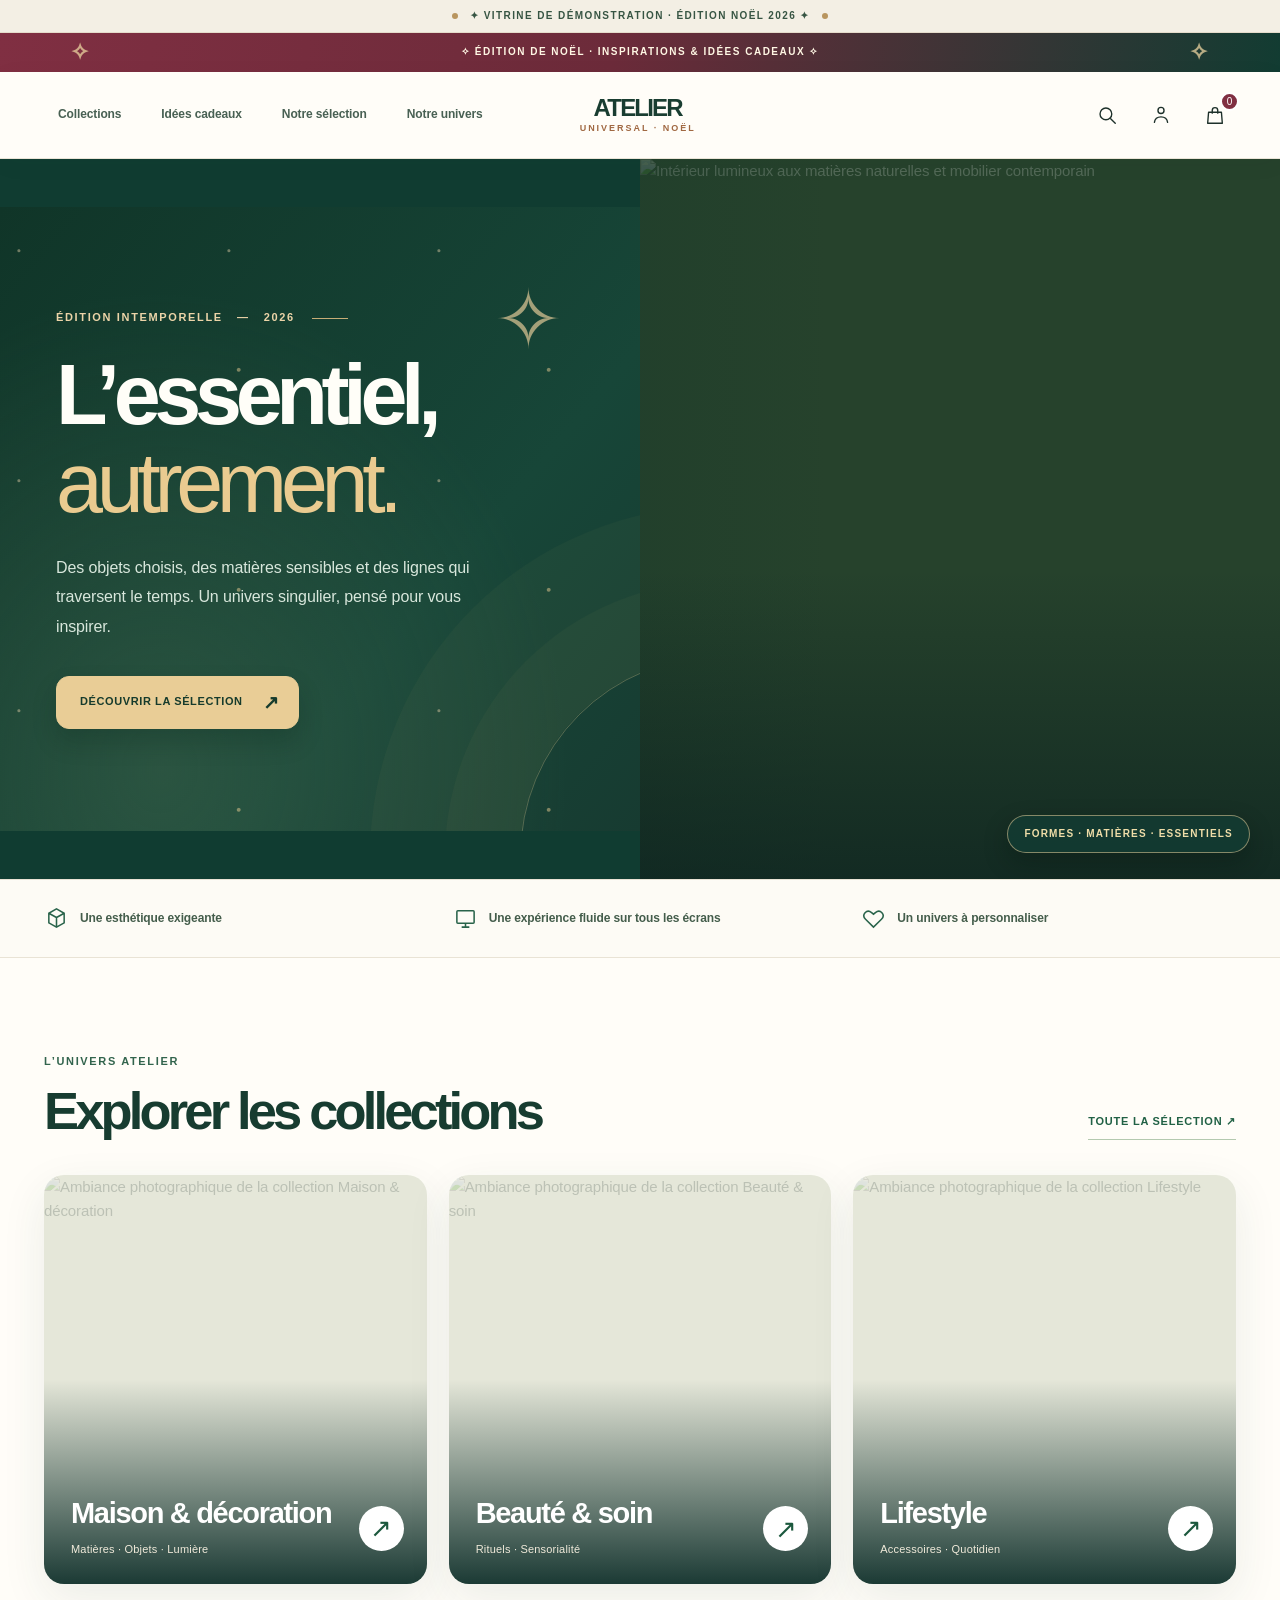
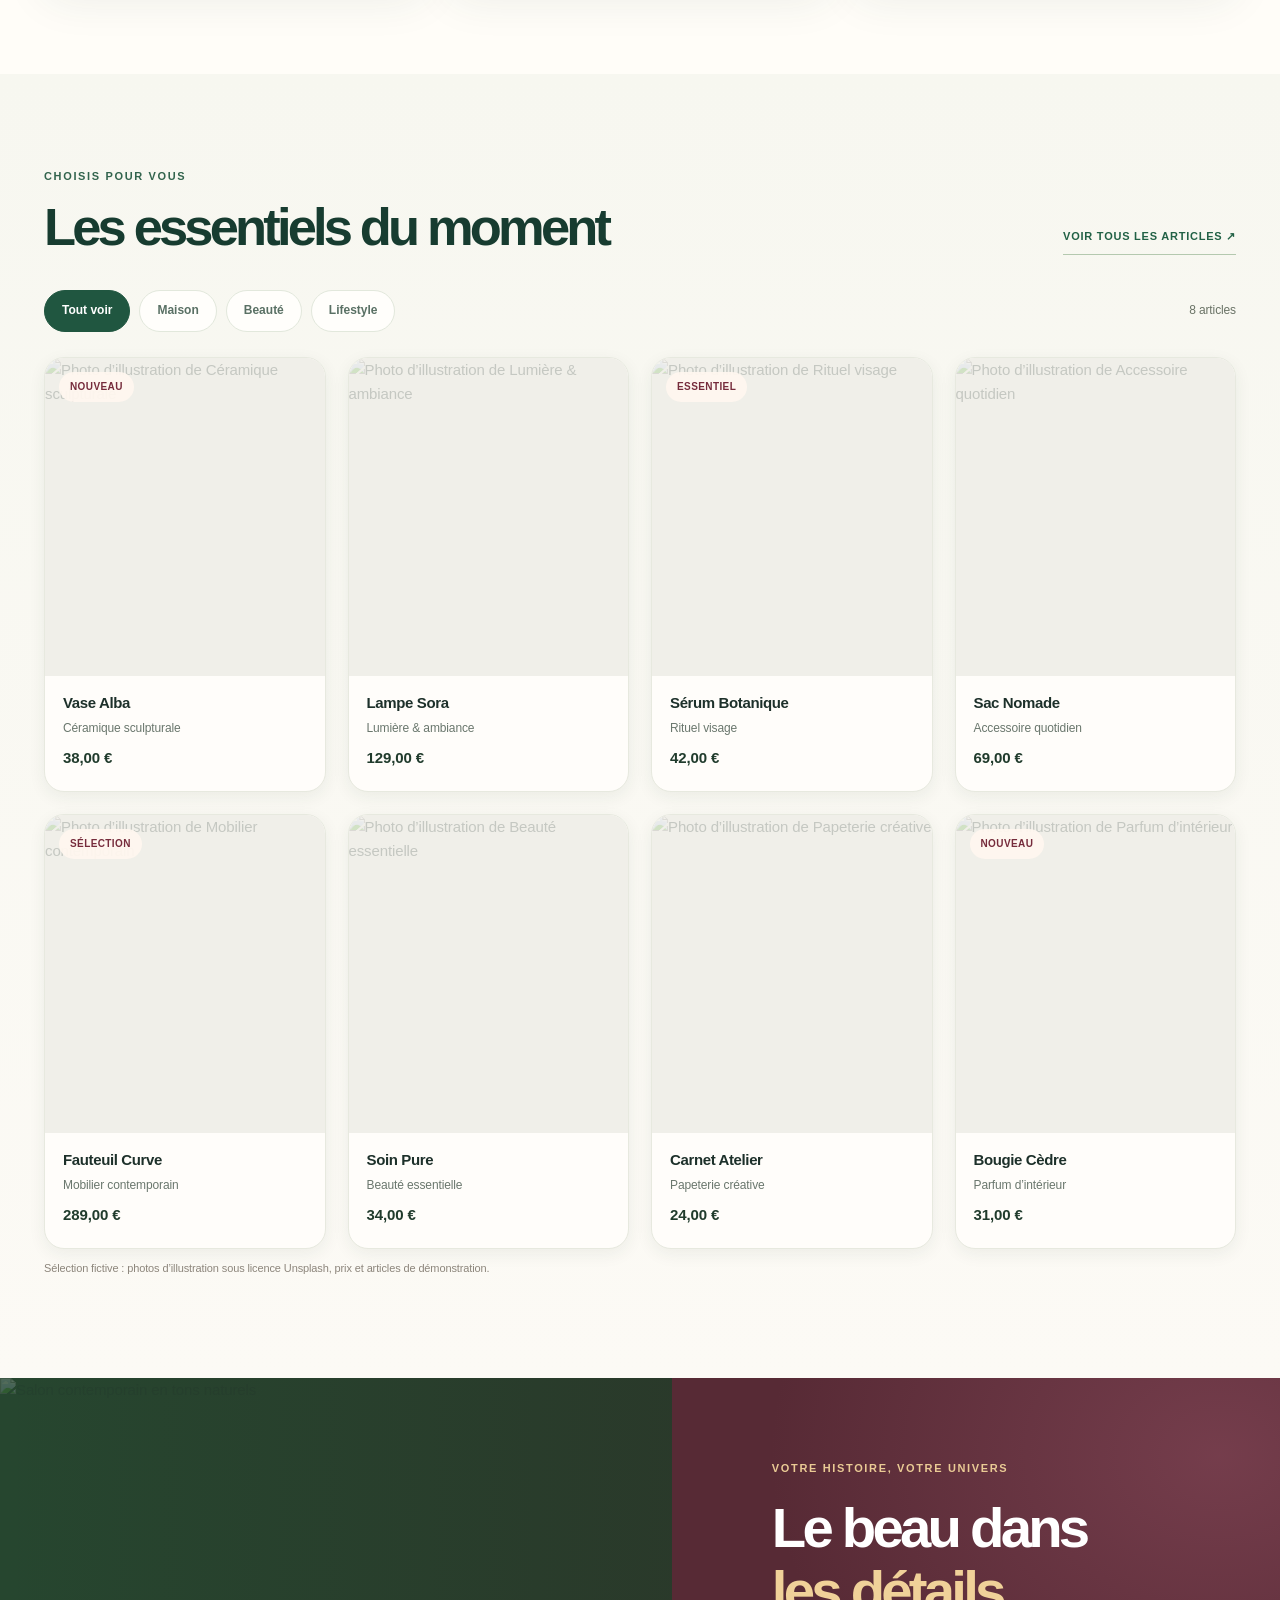
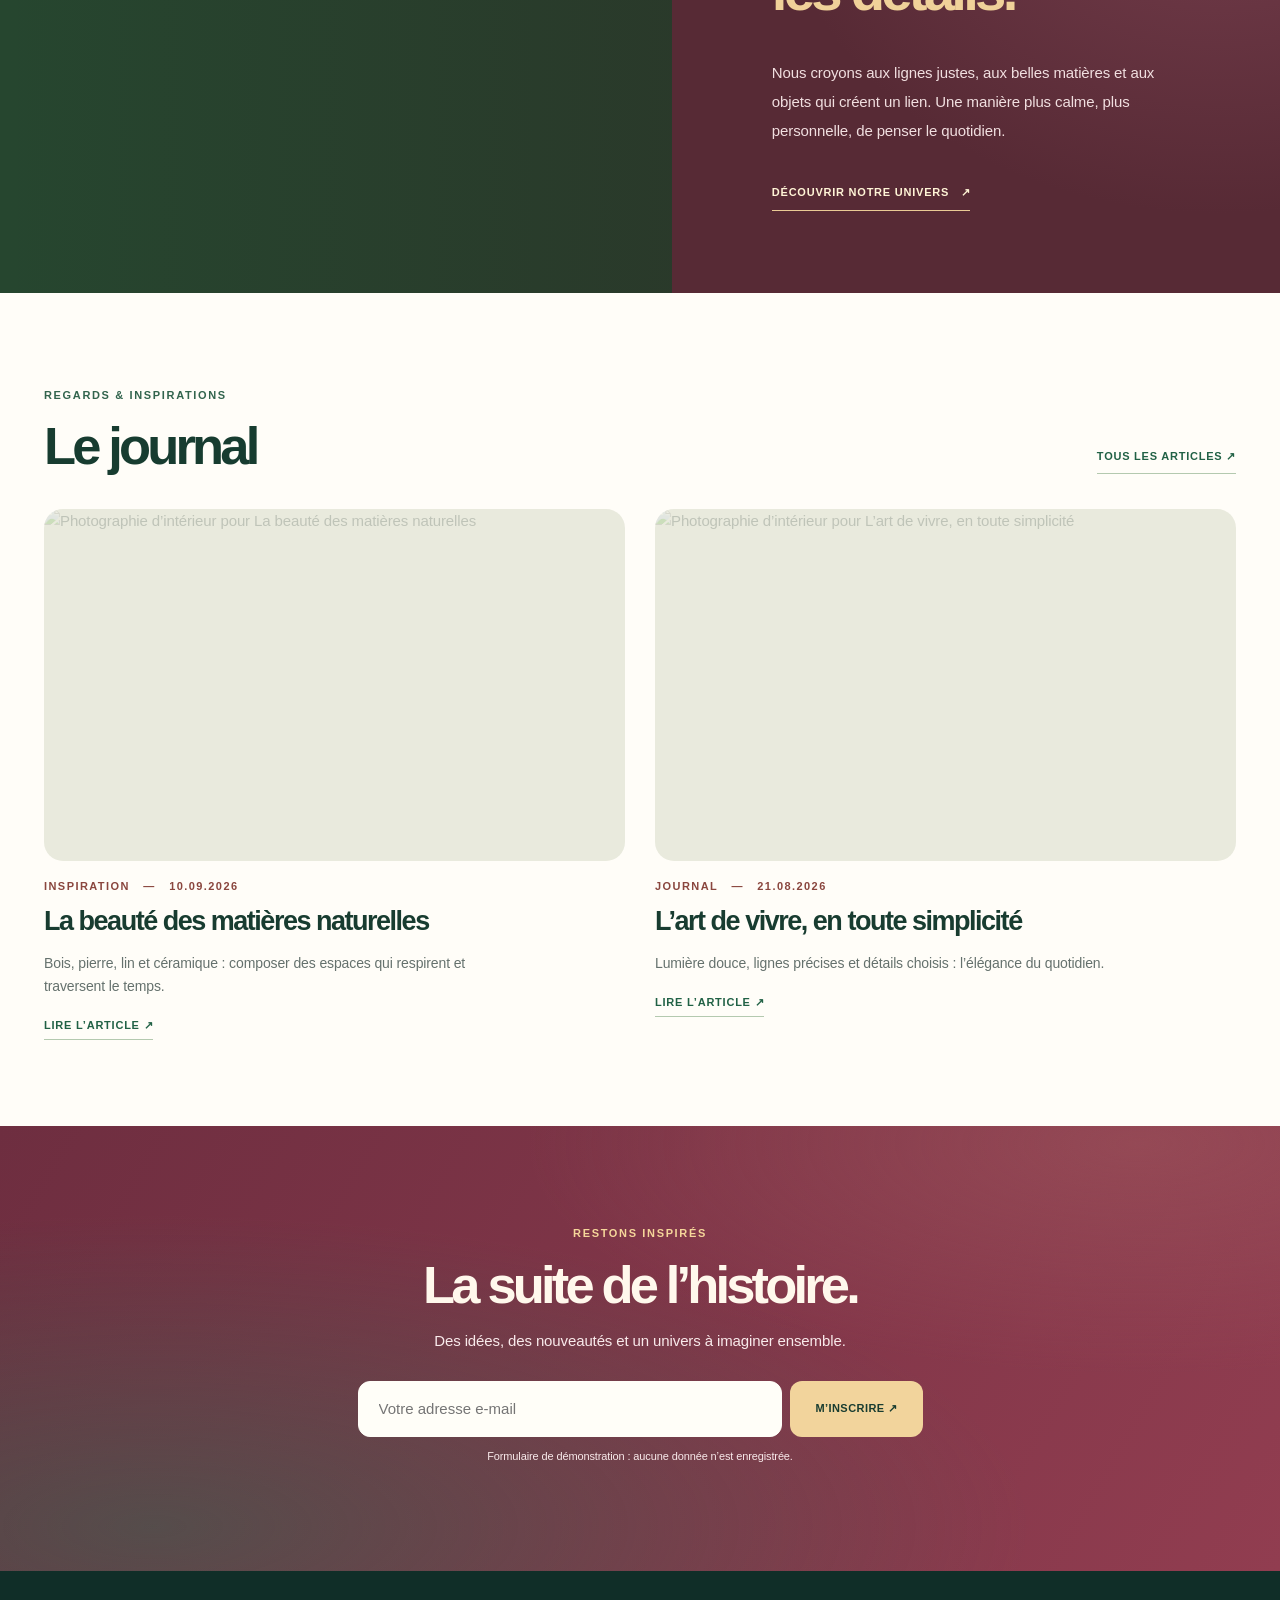
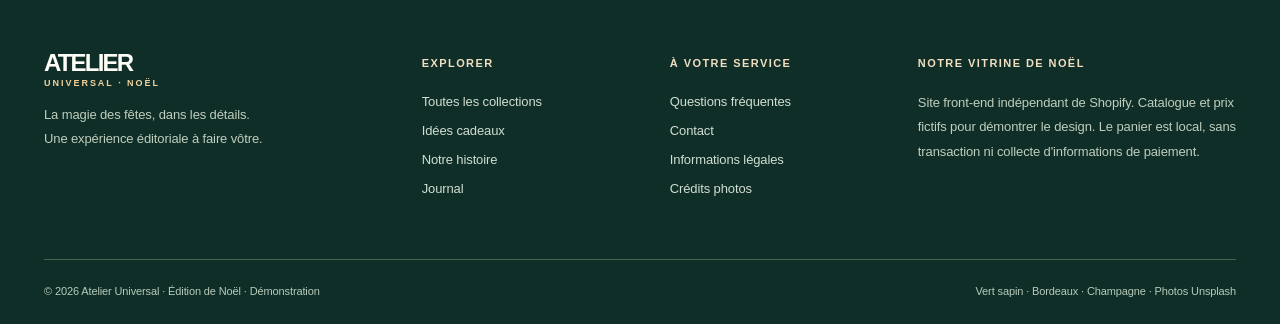
==== commit 1d0ac03a: "feat: update static storefront shell and navigation for Christmas" ====
--- a/frontend/index.html
+++ b/frontend/index.html
@@ -3,48 +3,49 @@
 <head>
   <meta charset="utf-8">
   <meta name="viewport" content="width=device-width, initial-scale=1">
-  <meta name="theme-color" content="#0b1e43">
+  <meta name="theme-color" content="#12372f">
   <meta name="robots" content="noindex, nofollow">
-  <meta name="description" content="Atelier Universal, un univers e-commerce éditorial et épuré : décoration, beauté, accessoires et art de vivre.">
-  <title>Atelier Universal — L'essentiel, autrement.</title>
+  <meta name="description" content="Édition Noël Atelier Universal : inspirations, idées cadeaux et atmosphère festive en vert sapin, bordeaux et champagne.">
+  <title>Atelier Universal — La magie de Noël</title>
   <meta property="og:type" content="website">
-  <meta property="og:title" content="Atelier Universal — L'essentiel, autrement.">
+  <meta property="og:title" content="Atelier Universal — La magie de Noël">
   <meta property="og:description" content="Une boutique vitrine à l'esthétique intemporelle.">
   <link rel="preconnect" href="https://images.unsplash.com" crossorigin>
   <link rel="icon" href="./favicon.svg" type="image/svg+xml">
   <link rel="stylesheet" href="./assets/css/main.css">
   <link rel="stylesheet" href="./assets/css/modern.css?v=2">
+  <link rel="stylesheet" href="./assets/css/christmas.css?v=1">
   <script type="module" src="./assets/js/app.js"></script>
 </head>
 <body>
   <a class="skip-link" href="#main">Aller au contenu</a>
-  <div class="utility-bar"><span class="utility-dot"></span> VITRINE DE DÉMONSTRATION · UNIVERS ATELIER 2026 <span class="utility-dot"></span></div>
-  <div class="announcement">UNIVERS PREMIUM · DES ESSENTIELS PENSÉS POUR DURER</div>
+  <div class="utility-bar"><span class="utility-dot"></span> ✦ VITRINE DE DÉMONSTRATION · ÉDITION NOËL 2026 ✦ <span class="utility-dot"></span></div>
+  <div class="announcement">✧ ÉDITION DE NOËL · INSPIRATIONS & IDÉES CADEAUX ✧</div>
   <header class="site-header" id="site-header">
     <div class="header-inner wrap">
       <button class="icon-btn mobile-menu-btn" type="button" aria-controls="mobile-nav" aria-expanded="false" data-menu-toggle aria-label="Ouvrir le menu">
         <svg viewBox="0 0 24 24" fill="none" stroke="currentColor" stroke-width="1.6" aria-hidden="true"><path d="M3 6h18M3 12h18M3 18h18"/></svg>
       </button>
-      <nav class="desktop-nav" aria-label="Navigation principale"><a href="./index.html?page=collection">Collections</a><a href="./index.html#selection">Nouveautés</a><a href="./index.html?page=histoire">Notre univers</a></nav>
-      <a class="brand" href="./index.html" aria-label="Atelier Universal, accueil"><span>ATELIER</span><small>UNIVERSAL</small></a>
+      <nav class="desktop-nav" aria-label="Navigation principale"><a href="./index.html?page=collection">Collections</a><a href="./index.html#cadeaux">Idées cadeaux</a><a href="./index.html#selection">Notre sélection</a><a href="./index.html?page=histoire">Notre univers</a></nav>
+      <a class="brand" href="./index.html" aria-label="Atelier Universal, accueil"><span>ATELIER</span><small>UNIVERSAL · NOËL</small></a>
       <div class="header-actions">
         <button class="icon-btn" type="button" data-search-toggle aria-label="Rechercher"><svg viewBox="0 0 24 24" fill="none" stroke="currentColor" stroke-width="1.5" aria-hidden="true"><circle cx="10.8" cy="10.8" r="6.4"/><path d="m16 16 5 5"/></svg></button>
         <a class="icon-btn account-icon" href="./index.html?page=contact" aria-label="Nous contacter"><svg viewBox="0 0 24 24" fill="none" stroke="currentColor" stroke-width="1.5" aria-hidden="true"><circle cx="12" cy="7" r="3.3"/><path d="M4.8 20c.5-4 3-6 7.2-6s6.7 2 7.2 6"/></svg></a>
         <button class="icon-btn cart-trigger" type="button" data-cart-toggle aria-label="Ouvrir le panier de démonstration"><svg viewBox="0 0 24 24" fill="none" stroke="currentColor" stroke-width="1.5" aria-hidden="true"><path d="M5 9h14l1 12H4L5 9ZM9 10V7a3 3 0 0 1 6 0v3"/></svg><span class="cart-number" data-cart-count>0</span></button>
       </div>
     </div>
-    <nav class="mobile-nav" id="mobile-nav" aria-label="Menu mobile" hidden><a href="./index.html?page=collection">Collections</a><a href="./index.html#selection">Nouveautés</a><a href="./index.html?page=histoire">Notre univers</a><a href="./index.html?page=faq">Questions fréquentes</a><a href="./index.html?page=contact">Contact</a></nav>
+    <nav class="mobile-nav" id="mobile-nav" aria-label="Menu mobile" hidden><a href="./index.html?page=collection">Collections</a><a href="./index.html#cadeaux">Idées cadeaux</a><a href="./index.html#selection">Notre sélection</a><a href="./index.html?page=histoire">Notre univers</a><a href="./index.html?page=faq">Questions fréquentes</a><a href="./index.html?page=contact">Contact</a></nav>
     <div class="search-panel" id="search-panel" hidden><form class="search-form wrap" action="./index.html" method="get" role="search"><input type="hidden" name="page" value="recherche"><label class="sr-only" for="search-field">Rechercher des produits</label><input id="search-field" name="q" type="search" autocomplete="off" placeholder="Que recherchez-vous ?" required><button type="submit">Rechercher <span aria-hidden="true">↗</span></button></form></div>
   </header>
   <main id="main" tabindex="-1"></main>
   <footer class="site-footer">
     <div class="wrap footer-grid">
-      <div class="footer-brand"><a class="brand brand-inverse" href="./index.html"><span>ATELIER</span><small>UNIVERSAL</small></a><p>Le beau, dans les détails.<br>Une expérience éditoriale à faire vôtre.</p></div>
-      <div><h2>Explorer</h2><a href="./index.html?page=collection">Toutes les collections</a><a href="./index.html#selection">Nos essentiels</a><a href="./index.html?page=histoire">Notre histoire</a><a href="./index.html?page=journal">Journal</a></div>
+      <div class="footer-brand"><a class="brand brand-inverse" href="./index.html"><span>ATELIER</span><small>UNIVERSAL · NOËL</small></a><p>La magie des fêtes, dans les détails.<br>Une expérience éditoriale à faire vôtre.</p></div>
+      <div><h2>Explorer</h2><a href="./index.html?page=collection">Toutes les collections</a><a href="./index.html#cadeaux">Idées cadeaux</a><a href="./index.html?page=histoire">Notre histoire</a><a href="./index.html?page=journal">Journal</a></div>
       <div><h2>À votre service</h2><a href="./index.html?page=faq">Questions fréquentes</a><a href="./index.html?page=contact">Contact</a><a href="./index.html?page=legal">Informations légales</a><a href="./index.html?page=credits">Crédits photos</a></div>
-      <div class="footer-note"><h2>Un mot sur cette vitrine</h2><p>Site front-end indépendant de Shopify. Catalogue et prix fictifs pour démontrer le design. Le panier est local, sans transaction ni collecte d'informations de paiement.</p></div>
+      <div class="footer-note"><h2>Notre vitrine de Noël</h2><p>Site front-end indépendant de Shopify. Catalogue et prix fictifs pour démontrer le design. Le panier est local, sans transaction ni collecte d'informations de paiement.</p></div>
     </div>
-    <div class="footer-bottom wrap"><span>© 2026 Atelier Universal · Démonstration</span><span>Design intemporel · Architecture modulaire · Photos Unsplash</span></div>
+    <div class="footer-bottom wrap"><span>© 2026 Atelier Universal · Édition de Noël · Démonstration</span><span>Vert sapin · Bordeaux · Champagne · Photos Unsplash</span></div>
   </footer>
   <div class="overlay" data-cart-overlay hidden></div>
   <aside class="cart-drawer" id="cart-drawer" role="dialog" aria-modal="true" aria-hidden="true" aria-labelledby="cart-heading">
--- a/frontend/assets/css/christmas.css
+++ b/frontend/assets/css/christmas.css
@@ -0,0 +1,231 @@
+/* Atelier Universal · Christmas edition 2026
+   Seasonal visual layer: forest green, burgundy, champagne and ivory.
+   Works over main.css + modern.css; Shopify Liquid files stay untouched. */
+:root{
+  --ink:#1d302a;--muted:#65716b;--soft:#8d9d91;--line:#e7e7dd;
+  --cream:#faf7ef;--paper:#fffdf8;--sand:#f4f2e9;--dark:#12372f;--gold:#b38a55;
+  --blue:#205640;--blue-dark:#123f31;--blue-light:#eff5ee;--blue-border:#d5e2d5;
+  --pine:#103c31;--fir:#20513d;--wine:#802f42;--champagne:#e9cd96;
+  --shadow:0 20px 55px rgba(23,52,37,.09)
+}
+body{background:var(--paper);color:var(--ink)}
+a:focus-visible,button:focus-visible,input:focus-visible,select:focus-visible,textarea:focus-visible,summary:focus-visible{outline:3px solid #a55746;outline-offset:4px}
+.utility-bar{min-height:33px;background:#f3efe4;color:#375543;border-bottom:1px solid #e5dccb;letter-spacing:.14em}
+.utility-dot{background:#b8955e}
+.announcement{
+  min-height:39px;position:relative;background:linear-gradient(100deg,#802f42,#6c2b3a 48%,#123c32);
+  color:#fff7e4;letter-spacing:.15em;font-size:10px;font-weight:750;overflow:hidden
+}
+.announcement:before,.announcement:after{content:"✧";position:absolute;top:50%;transform:translateY(-50%);color:#ebd39f;font-size:23px;opacity:.75}
+.announcement:before{left:5.5%}.announcement:after{right:5.5%}
+.site-header{background:rgba(255,253,248,.96);border-color:#eae4d7;box-shadow:0 5px 25px #20382609}
+.header-inner{min-height:86px}
+.brand>span{color:#193d31}
+.brand small{color:#a06842;font-size:9px;letter-spacing:.22em}
+.desktop-nav a{color:#486053}
+.desktop-nav a:hover,.mobile-nav a:hover{color:#14503b;background:#edf3eb}
+.icon-btn:hover{color:#17503a;border-color:#d7e1d2;background:#eff5ee}
+.cart-number{background:var(--wine)}
+.search-panel{border-color:#e6e8de;background:#fffdf8}
+.search-form input{background:#fcfbf5;border-color:#daddd1}
+.search-form button{background:var(--fir)}
+.eyebrow,.overline{color:#32644d}
+.eyebrow:after{background:#c6ad76}
+.hero{
+  color:#fff;
+  grid-template-columns:minmax(0,1fr) minmax(0,1fr);
+  min-height:720px;
+  background:var(--pine)
+}
+.hero-copy{
+  isolation:isolate;overflow:hidden;position:relative;
+  padding-top:clamp(92px,8vw,135px);
+  padding-bottom:clamp(92px,8vw,135px);
+  background:
+    radial-gradient(circle at 9% 19%,#f8ddb369 0 1px,transparent 2px),
+    radial-gradient(circle at 77% 74%,#f5d39777 0 1.4px,transparent 2.4px),
+    radial-gradient(ellipse at 25% 90%,#41664d7a 0,transparent 60%),
+    linear-gradient(130deg,#103528,#174638 65%,#173b31);
+  background-size:210px 230px,310px 220px,auto,auto
+}
+.hero-copy:before{
+  border:1px solid #e7ce944b;
+  box-shadow:0 0 0 75px #e6bf7309,0 0 0 150px #e6bf7309;
+  width:400px;height:400px;right:-280px;bottom:-225px
+}
+.hero-copy:after{content:"✧";position:absolute;right:12%;top:47px;color:#f0d39e;font-size:82px;opacity:.65;pointer-events:none}
+.hero .eyebrow{color:#ecd4a8}
+.hero h1{
+  color:#fffef8;font-size:clamp(58px,6.6vw,107px);line-height:1.04;
+  margin:25px 0;letter-spacing:-.075em;font-weight:790
+}
+.hero h1 em{color:#eacb90;text-shadow:none}
+.hero-desc{color:#d8e7dc;max-width:460px;font-size:16px;line-height:1.85;margin-bottom:34px}
+.hero .dark-btn{
+  background:var(--champagne);color:#163b2c;border-color:var(--champagne);
+  box-shadow:0 13px 24px #061c1433
+}
+.hero .dark-btn:hover{background:#f6e2b7;border-color:#f6e2b7;box-shadow:0 16px 27px #061c1444}
+.hero-secondary{
+  display:inline-flex;align-items:center;min-height:54px;padding:12px 3px;
+  margin:8px 0 0 19px;color:#f2e8d2;
+  border-bottom:1px solid #e7c89287;font-size:11px;font-weight:750;
+  letter-spacing:.08em;transition:color .2s
+}
+.hero-secondary:hover{color:white}
+.hero-image{background:#26422c;min-height:700px}
+.hero-image img{object-position:50% 50%;filter:saturate(.95) contrast(1.03)}
+.hero-image:after{background:linear-gradient(0deg,#071c1d9e,transparent 43%),linear-gradient(90deg,#10352930,transparent 30%)}
+.hero-caption{
+  background:#133b32e8;color:#efdda8;border:1px solid #ebcf9b88;
+  border-radius:99px;box-shadow:0 10px 25px #07140e55;font-weight:780
+}
+.benefit-strip{background:#fdfbf5;border-block:1px solid #e9e3d5}
+.benefit{color:#445d4b}
+.benefit svg{stroke:#29634a}
+.section{padding-block:clamp(70px,7vw,108px)}
+.section-surface{background:linear-gradient(180deg,#f7f7f0,#fcfaf5)}
+.section-title{color:#173c30}
+.tiny-link{color:#216145;border-color:#b4c9af}
+.tiny-link:hover{color:#174432;border-color:#174432}
+.category-card{background:#e5e7d9;box-shadow:0 15px 45px #1e463b16}
+.category-card:after{background:linear-gradient(transparent 23%,#0c2d28ed)}
+.category-caption small{color:#f0eada}
+.category-arrow{color:#1b583d}
+.category-card:hover{box-shadow:0 23px 55px #183e3029}
+.gift-edit{
+  position:relative;background:
+    radial-gradient(circle at 90% 15%,#3c6d4a6e,transparent 38%),
+    linear-gradient(145deg,#15392e,#102c29 65%,#10392e);
+  color:white;overflow:hidden
+}
+.gift-edit:before{
+  content:"✳";position:absolute;right:-50px;top:-185px;
+  font-size:560px;line-height:1;color:#ebcc9910;pointer-events:none
+}
+.gift-edit-top{position:relative;max-width:760px;margin-bottom:41px}
+.gift-edit-top .overline{color:#ecd19e}
+.gift-edit-top h2{
+  font-size:clamp(42px,5vw,76px);line-height:1.04;letter-spacing:-.07em;
+  margin:15px 0 19px;color:#fffefa
+}
+.gift-edit-top h2 em{font-style:normal;color:#e6c588}
+.gift-edit-top p{color:#d5e6dc;font-size:15px;line-height:1.78;max-width:690px}
+.gift-edit-grid{display:grid;grid-template-columns:repeat(3,minmax(0,1fr));gap:23px;position:relative}
+.gift-card{
+  display:block;background:#fffaf1;color:#16372e;border-radius:19px;
+  overflow:hidden;box-shadow:0 18px 45px #031d1729;
+  transition:transform .25s,box-shadow .25s
+}
+.gift-card:hover{transform:translateY(-6px);box-shadow:0 30px 62px #031d174d}
+.gift-card-media{aspect-ratio:4/3.5;overflow:hidden;background:#d5d9c9}
+.gift-card-media img{width:100%;height:100%;object-fit:cover;transition:transform .35s}
+.gift-card:hover .gift-card-media img{transform:scale(1.045)}
+.gift-card-body{padding:25px 25px 28px}
+.gift-card-body .overline{font-size:10px;letter-spacing:.12em;color:#a26d43}
+.gift-card h3{margin:12px 0 14px;font-size:clamp(23px,2.2vw,31px);line-height:1.14;letter-spacing:-.045em;font-weight:760;color:#153f31}
+.gift-card-link{font-size:12px;color:#20593e;border-bottom:1px solid #bfcdaf;padding-bottom:5px;font-weight:760}
+.filter-button{border-color:#e2e8dc;background:#fffefb;color:#597064}
+.filter-button:hover{color:#16432c;border-color:#b9cdb5;background:#eff5ed}
+.filter-button[aria-pressed=true],.filter-button[aria-current="page"]{background:#205640;border-color:#205640;color:white}
+.small-count{color:#6a7366}
+.product-card{background:#fffdfa;border:1px solid #e7e9df;box-shadow:0 5px 17px #173c2911}
+.product-card:hover{border-color:#ccdacb;box-shadow:0 20px 42px #173c2924}
+.product-image{background:#f0efe9}
+.product-badge{color:#762c3c;background:#fff7efef}
+.quick-add{background:#1d563d;color:white;box-shadow:0 10px 25px #1d563d2e}
+.quick-add:hover{background:#143d2b}
+.product-body h3 a:hover{color:#216546}
+.product-sub{color:#6a776d}
+.price{color:#203b2c}
+.story-split{background:#5b2934}
+.story-photo{background:#26462f}
+.story-photo:after{background:linear-gradient(90deg,transparent,#34171d44)}
+.story-copy{
+  background:radial-gradient(ellipse at 90% 15%,#87495a9e,transparent 58%),#572a35;
+  color:white
+}
+.story-copy .overline{color:#eacb95}
+.story-copy h2{color:white}
+.story-copy h2 em{color:#f0d199}
+.story-copy p{color:#f1dfe0}
+.story-copy .tiny-link{color:#fff4d6;border-color:#eacb95}
+.journal-img{background:#e9eadd}
+.journal-meta{color:#8a463e}
+.journal-title{color:#183c30}
+.journal-excerpt{color:#65716d}
+.newsletter-band{
+  background:radial-gradient(ellipse at 89% 4%,#a35b6077,transparent 38%),
+    radial-gradient(ellipse at 12% 90%,#2f6b5377,transparent 55%),
+    linear-gradient(120deg,#6e2e40,#913d50);
+  color:white
+}
+.newsletter-band .overline{color:#f5d69a}
+.newsletter-band .section-title{color:#fff8ec}
+.newsletter-band p{color:#f9eaeb}
+.newsletter-form input{background:#fffef8;border-color:#fffef8;color:#2b3d30}
+.newsletter-form button{color:#183c30;background:#f2d49c}
+.newsletter-form button:hover{background:#ffe4b0}
+.site-footer{background:#102e28}
+.site-footer h2{color:#f0dec1}
+.site-footer a:not(.brand){color:#d0ded1}
+.site-footer p{color:#bfcebd}
+.brand-inverse>span{color:#fffdf8}
+.brand-inverse small{color:#f0d39e}
+.footer-bottom{border-top-color:#426450;color:#b6cbbb}
+.overlay{background:#0e2419b8}
+.drawer-head h2 em{color:#8b394b}
+.qty-row button{color:#20543e;border-color:#c9dac8}
+.qty-row button:hover{background:#eef6ed}
+.toast{background:#194835}
+.page-hero{
+  background:radial-gradient(circle at 93% 0%,#e5e6d9,transparent 37%),
+    linear-gradient(125deg,#fffaf0,#f2f2e7);
+  border-bottom:1px solid #e8e5d9
+}
+.page-hero h1{color:#163b2e}
+.page-hero p{color:#67766b}
+.breadcrumbs{color:#667569}
+.breadcrumbs a:hover{color:#1a6344}
+.sort-control select,.option-btn{border-color:#d5dfd3}
+.detail-main-photo,.detail-thumb{background:#f1f0e7}
+.detail-price{color:#194d37}
+.detail-copy p,.editorial-layout p,.article p,.faq-list p,.contact-box p{color:#6a756c}
+.option-btn.selected,.option-btn[aria-pressed=true]{border-color:#235741;background:#eff5ed;color:#235741}
+.pill{background:#f5f0e6;color:#7d3844;border-color:#e8d6c9}
+.legal-note{background:#f7f2e8;color:#71513d;border-left-color:#ad8151}
+.faq-list details{border-bottom-color:#e8e7dd}
+.faq-list summary:after{color:#873a4b}
+@media(max-width:1100px){
+  .hero-copy{padding-inline:5vw 4vw}
+  .hero h1{font-size:clamp(56px,6vw,87px)}
+}
+@media(max-width:760px){
+  .hero{grid-template-columns:1fr;min-height:0}
+  .hero-copy{padding:76px 24px 72px}
+  .hero-copy:after{font-size:62px;right:10%;top:28px}
+  .hero h1{font-size:clamp(55px,12vw,81px)}
+  .hero-image{min-height:420px;aspect-ratio:4/3}
+  .hero-secondary{margin-left:12px}
+  .gift-edit-grid{grid-template-columns:1fr;gap:18px}
+  .gift-card-media{aspect-ratio:1.65}
+  .gift-card-body{padding:20px 22px 24px}
+  .gift-edit-top h2{font-size:clamp(41px,8vw,59px)}
+  .gift-edit{padding-block:74px}
+  .announcement:before,.announcement:after{display:none}
+  .story-copy{padding:59px 28px}
+}
+@media(max-width:460px){
+  .hero-copy{padding-inline:20px}
+  .hero h1{font-size:56px}
+  .hero-desc{font-size:15px}
+  .hero-secondary{display:flex;margin-left:0}
+  .hero-image{min-height:315px}
+  .gift-card-media{aspect-ratio:1.45}
+  .gift-edit-top p{font-size:14px}
+  .announcement{font-size:9px;padding-inline:12px}
+  .category-caption strong{font-size:21px}
+}
+@media(prefers-reduced-motion:reduce){
+  .gift-card,.gift-card img,.hero .dark-btn{transition:none}
+}
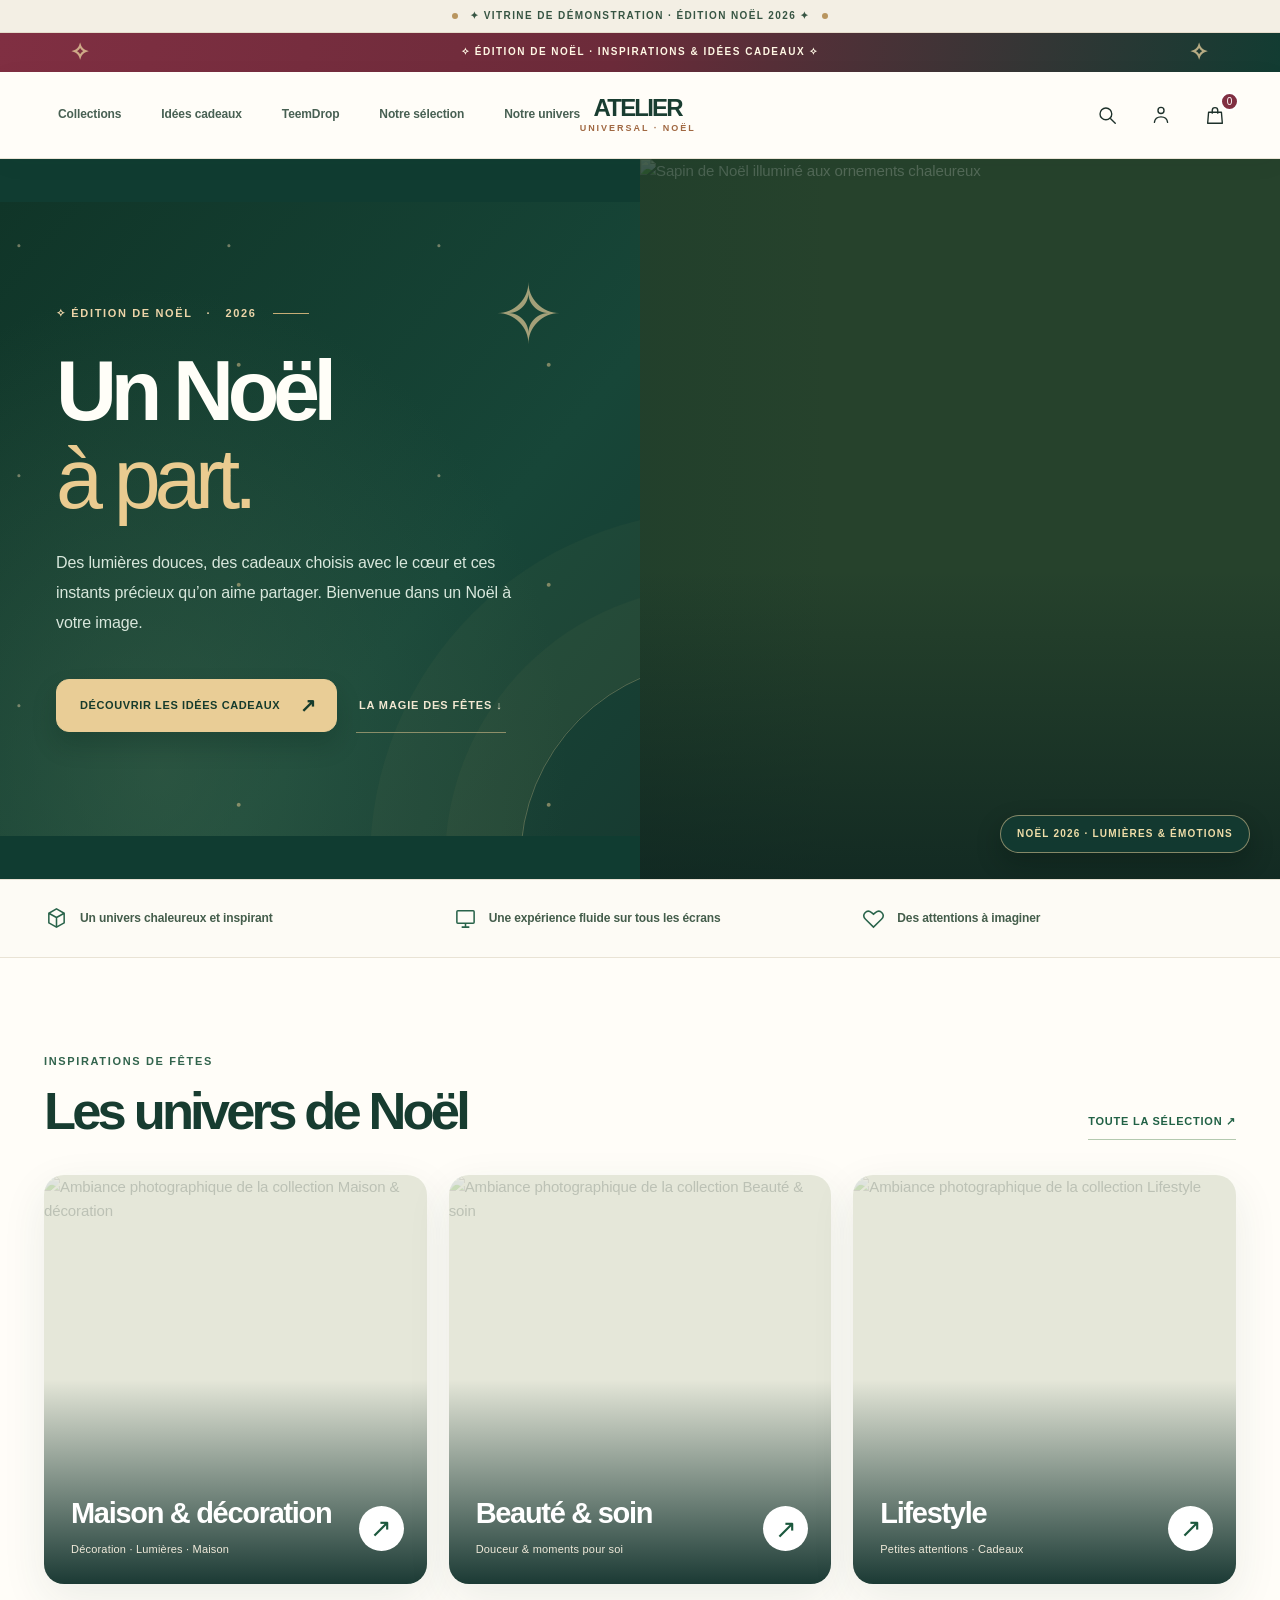
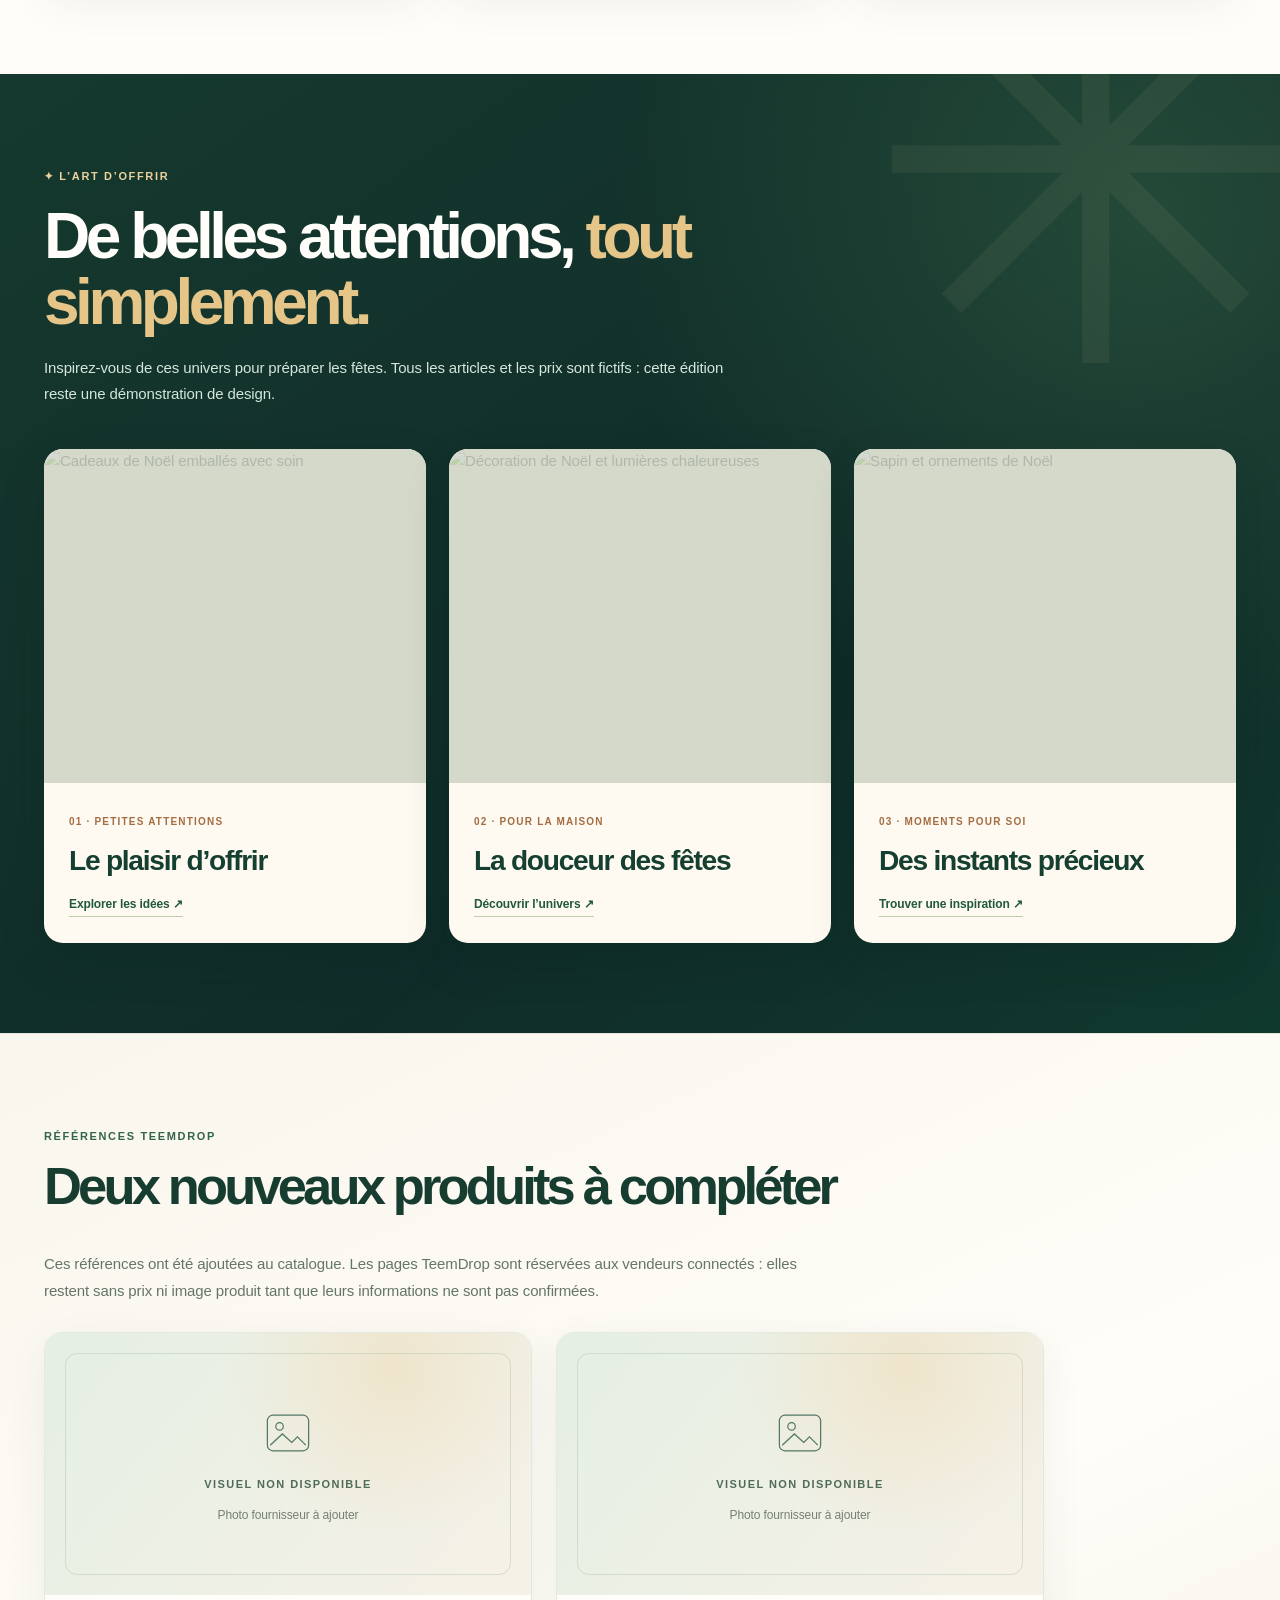
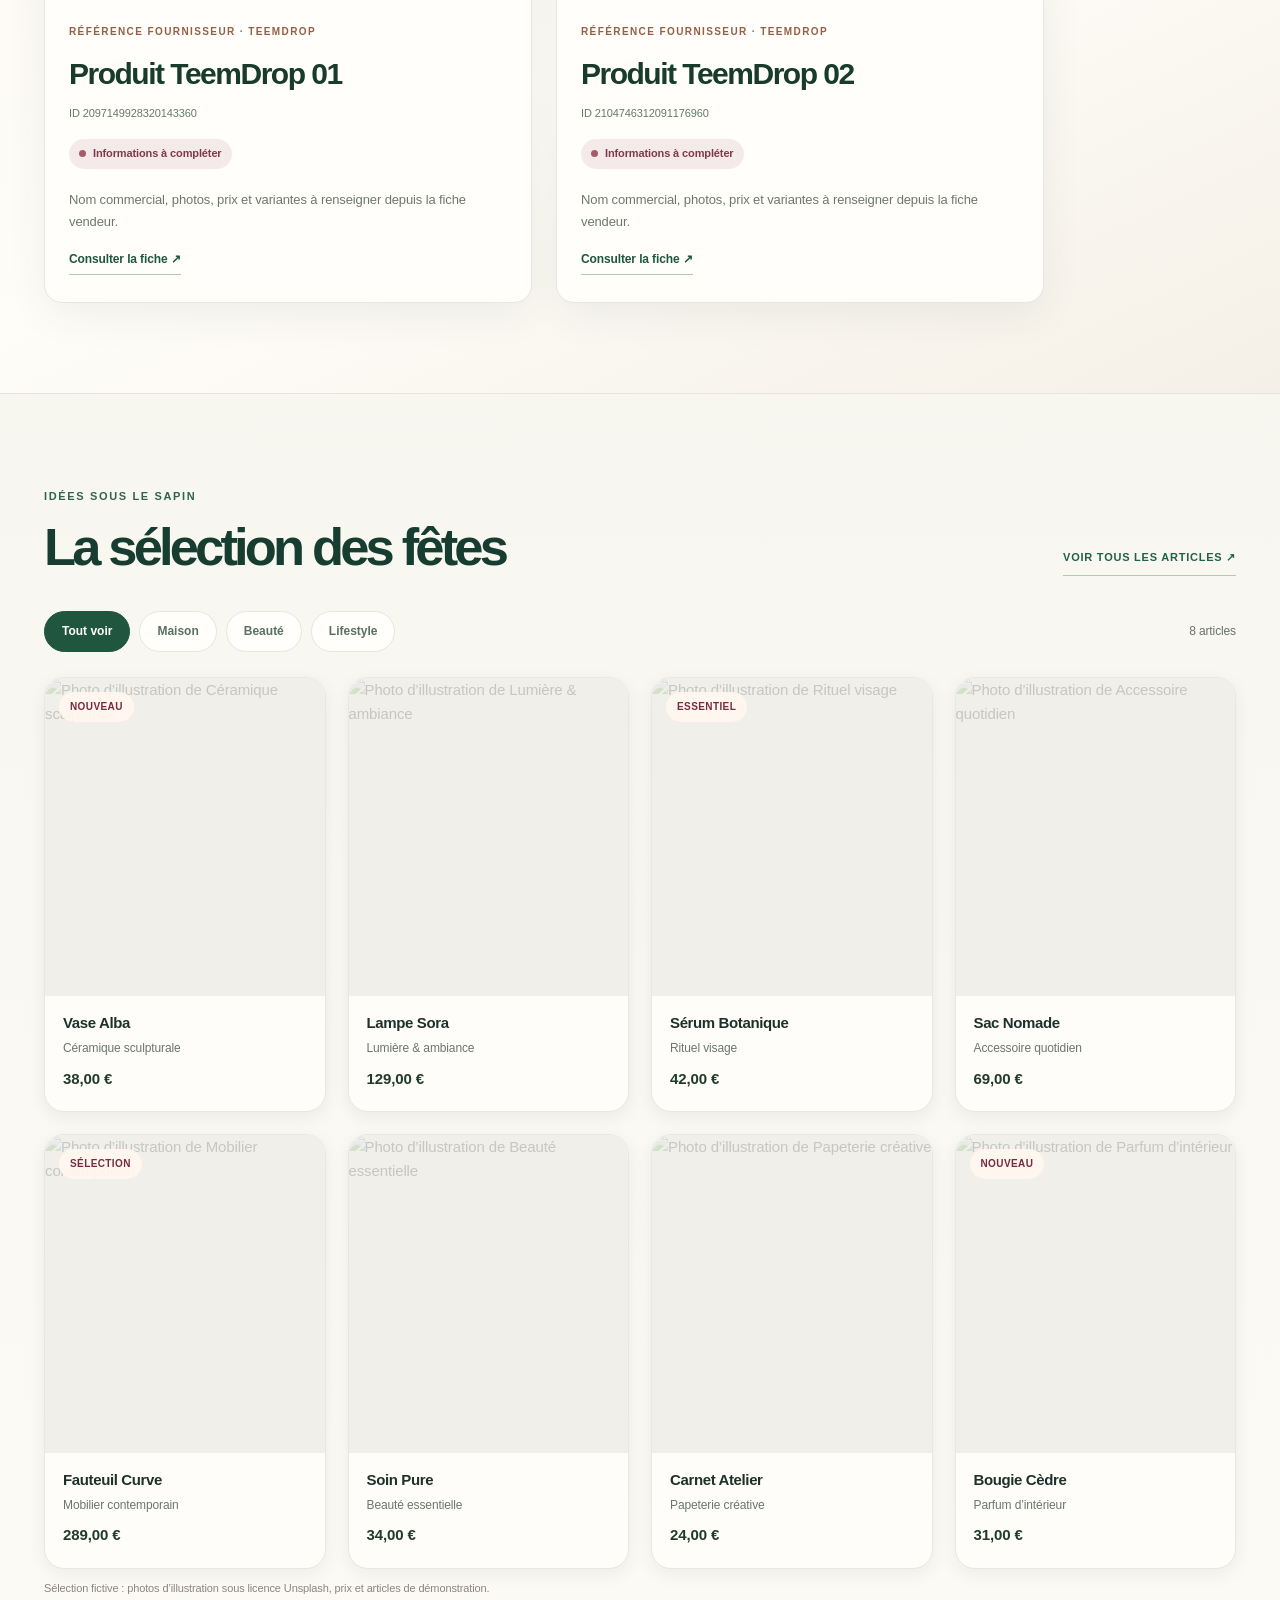
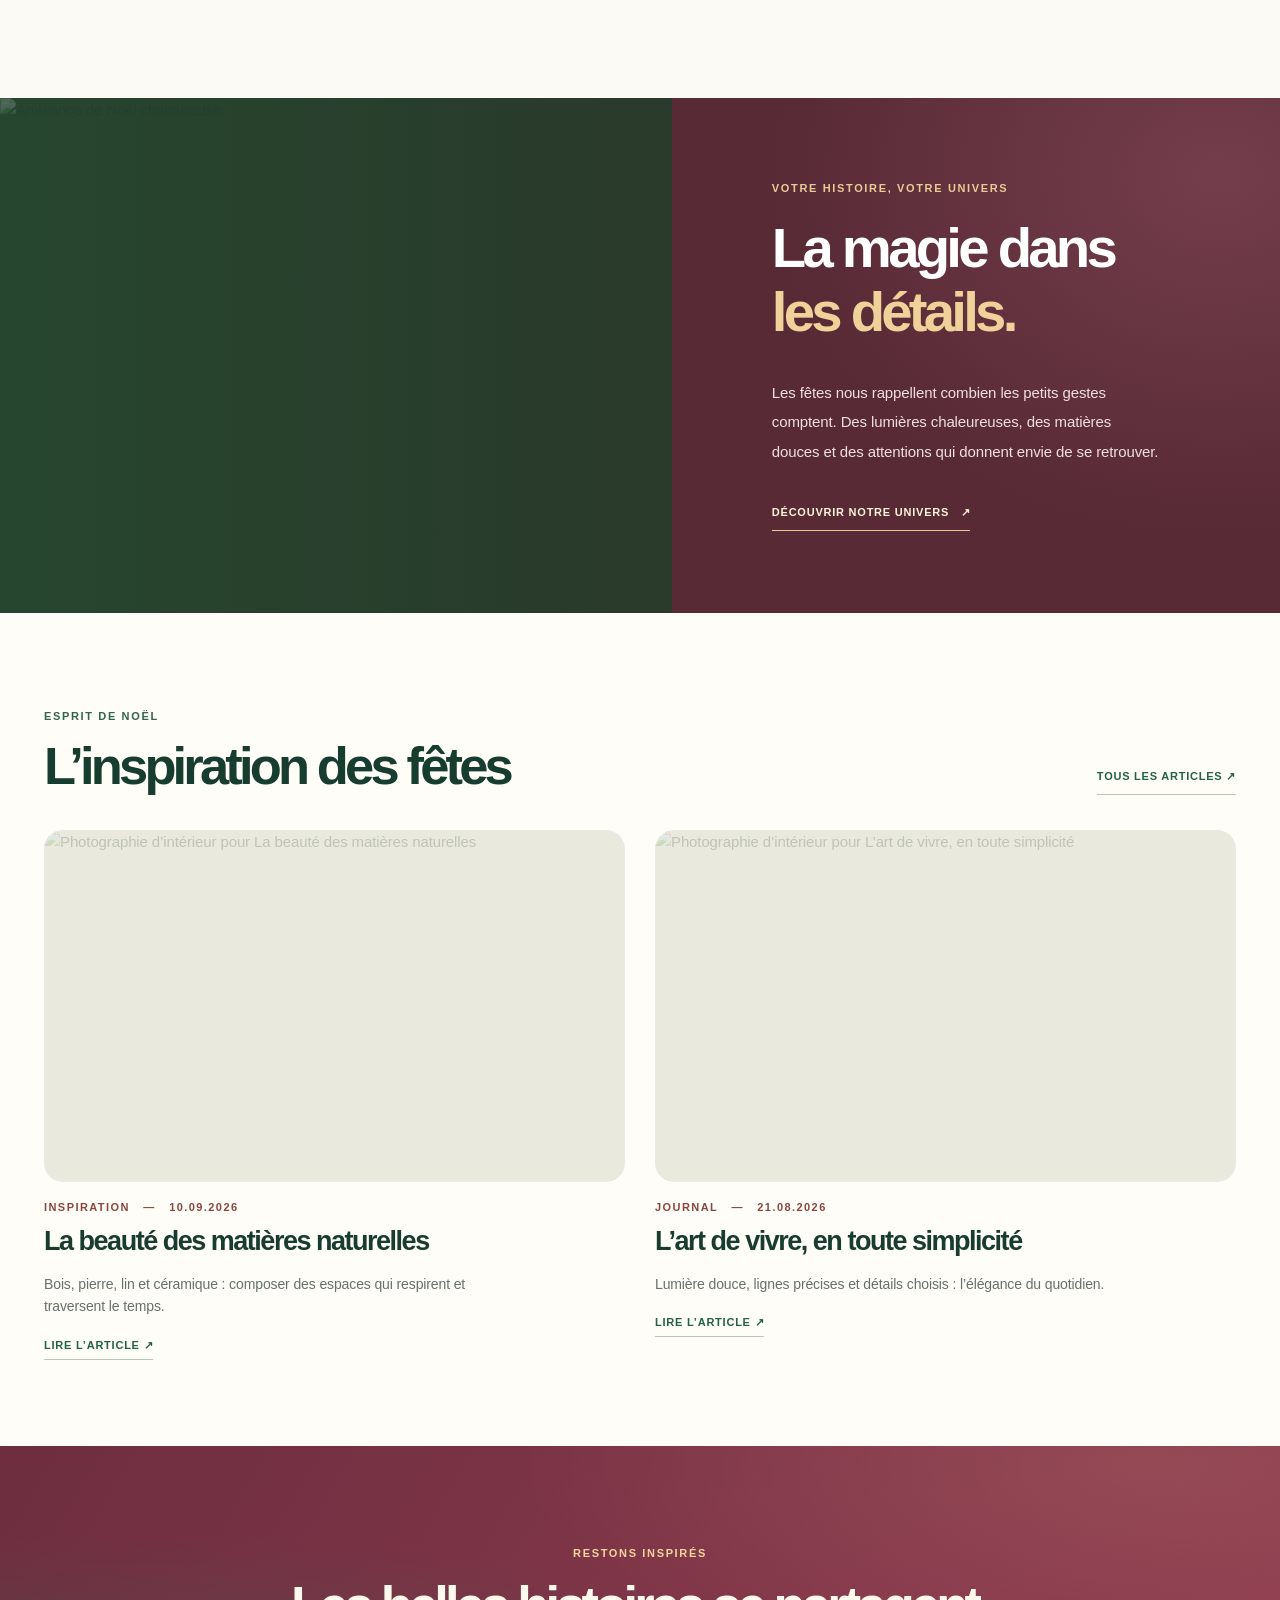
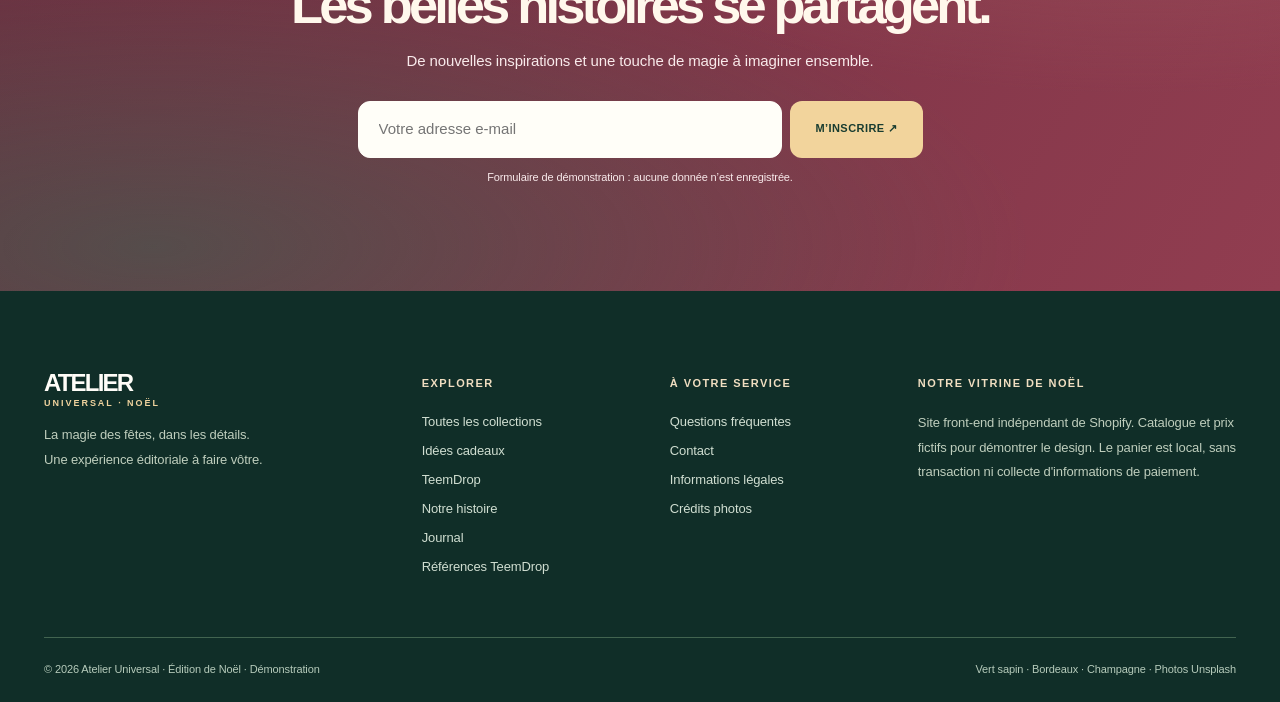
==== commit 6f9fc1c3: "feat(frontend): expose TeemDrop references through navigation and stylesheet" ====
--- a/frontend/index.html
+++ b/frontend/index.html
@@ -15,6 +15,7 @@
   <link rel="stylesheet" href="./assets/css/main.css">
   <link rel="stylesheet" href="./assets/css/modern.css?v=2">
   <link rel="stylesheet" href="./assets/css/christmas.css?v=1">
+  <link rel="stylesheet" href="./assets/css/teemdrop.css?v=1">
   <script type="module" src="./assets/js/app.js"></script>
 </head>
 <body>
@@ -26,7 +27,7 @@
       <button class="icon-btn mobile-menu-btn" type="button" aria-controls="mobile-nav" aria-expanded="false" data-menu-toggle aria-label="Ouvrir le menu">
         <svg viewBox="0 0 24 24" fill="none" stroke="currentColor" stroke-width="1.6" aria-hidden="true"><path d="M3 6h18M3 12h18M3 18h18"/></svg>
       </button>
-      <nav class="desktop-nav" aria-label="Navigation principale"><a href="./index.html?page=collection">Collections</a><a href="./index.html#cadeaux">Idées cadeaux</a><a href="./index.html#selection">Notre sélection</a><a href="./index.html?page=histoire">Notre univers</a></nav>
+      <nav class="desktop-nav" aria-label="Navigation principale"><a href="./index.html?page=collection">Collections</a><a href="./index.html#cadeaux">Idées cadeaux</a><a href="./index.html#fournisseurs">TeemDrop</a><a href="./index.html#selection">Notre sélection</a><a href="./index.html?page=histoire">Notre univers</a></nav>
       <a class="brand" href="./index.html" aria-label="Atelier Universal, accueil"><span>ATELIER</span><small>UNIVERSAL · NOËL</small></a>
       <div class="header-actions">
         <button class="icon-btn" type="button" data-search-toggle aria-label="Rechercher"><svg viewBox="0 0 24 24" fill="none" stroke="currentColor" stroke-width="1.5" aria-hidden="true"><circle cx="10.8" cy="10.8" r="6.4"/><path d="m16 16 5 5"/></svg></button>
@@ -34,14 +35,14 @@
         <button class="icon-btn cart-trigger" type="button" data-cart-toggle aria-label="Ouvrir le panier de démonstration"><svg viewBox="0 0 24 24" fill="none" stroke="currentColor" stroke-width="1.5" aria-hidden="true"><path d="M5 9h14l1 12H4L5 9ZM9 10V7a3 3 0 0 1 6 0v3"/></svg><span class="cart-number" data-cart-count>0</span></button>
       </div>
     </div>
-    <nav class="mobile-nav" id="mobile-nav" aria-label="Menu mobile" hidden><a href="./index.html?page=collection">Collections</a><a href="./index.html#cadeaux">Idées cadeaux</a><a href="./index.html#selection">Notre sélection</a><a href="./index.html?page=histoire">Notre univers</a><a href="./index.html?page=faq">Questions fréquentes</a><a href="./index.html?page=contact">Contact</a></nav>
+    <nav class="mobile-nav" id="mobile-nav" aria-label="Menu mobile" hidden><a href="./index.html?page=collection">Collections</a><a href="./index.html#cadeaux">Idées cadeaux</a><a href="./index.html#fournisseurs">TeemDrop</a><a href="./index.html#selection">Notre sélection</a><a href="./index.html?page=histoire">Notre univers</a><a href="./index.html?page=faq">Questions fréquentes</a><a href="./index.html?page=contact">Contact</a></nav>
     <div class="search-panel" id="search-panel" hidden><form class="search-form wrap" action="./index.html" method="get" role="search"><input type="hidden" name="page" value="recherche"><label class="sr-only" for="search-field">Rechercher des produits</label><input id="search-field" name="q" type="search" autocomplete="off" placeholder="Que recherchez-vous ?" required><button type="submit">Rechercher <span aria-hidden="true">↗</span></button></form></div>
   </header>
   <main id="main" tabindex="-1"></main>
   <footer class="site-footer">
     <div class="wrap footer-grid">
       <div class="footer-brand"><a class="brand brand-inverse" href="./index.html"><span>ATELIER</span><small>UNIVERSAL · NOËL</small></a><p>La magie des fêtes, dans les détails.<br>Une expérience éditoriale à faire vôtre.</p></div>
-      <div><h2>Explorer</h2><a href="./index.html?page=collection">Toutes les collections</a><a href="./index.html#cadeaux">Idées cadeaux</a><a href="./index.html?page=histoire">Notre histoire</a><a href="./index.html?page=journal">Journal</a></div>
+      <div><h2>Explorer</h2><a href="./index.html?page=collection">Toutes les collections</a><a href="./index.html#cadeaux">Idées cadeaux</a><a href="./index.html#fournisseurs">TeemDrop</a><a href="./index.html?page=histoire">Notre histoire</a><a href="./index.html?page=journal">Journal</a><a href="./index.html#fournisseurs">Références TeemDrop</a></div>
       <div><h2>À votre service</h2><a href="./index.html?page=faq">Questions fréquentes</a><a href="./index.html?page=contact">Contact</a><a href="./index.html?page=legal">Informations légales</a><a href="./index.html?page=credits">Crédits photos</a></div>
       <div class="footer-note"><h2>Notre vitrine de Noël</h2><p>Site front-end indépendant de Shopify. Catalogue et prix fictifs pour démontrer le design. Le panier est local, sans transaction ni collecte d'informations de paiement.</p></div>
     </div>
--- a/frontend/assets/css/teemdrop.css
+++ b/frontend/assets/css/teemdrop.css
@@ -0,0 +1,31 @@
+/* TeemDrop: visibly incomplete listings, no fictitious media, prices or ordering. */
+.td-section{background:linear-gradient(155deg,#f9f6ed,#fffdf8 58%,#f4f0e7);border-block:1px solid #e8e4d9;position:relative}
+.td-intro{max-width:760px;margin:12px 0 28px;color:#647569;font-size:15px;line-height:1.8}
+.td-grid{display:grid;grid-template-columns:repeat(2,minmax(0,1fr));gap:24px;max-width:1000px}
+.td-card{min-width:0;background:#fffefa;border:1px solid #e4e8df;border-radius:18px;overflow:hidden;box-shadow:0 12px 40px #103f2911;transition:transform .18s,box-shadow .18s}
+.td-card:hover{transform:translateY(-3px);box-shadow:0 19px 45px #123a281d}
+.td-preview{min-height:262px;display:flex;flex-direction:column;align-items:center;justify-content:center;gap:13px;position:relative;background:radial-gradient(circle at 72% 14%,#f0dfbfaa,transparent 40%),linear-gradient(130deg,#e5efe4,#f6f1e7);color:#506b5a;text-align:center;padding:28px}
+.td-preview:after{content:"";position:absolute;inset:20px;border:1px solid #9ab39b55;border-radius:12px;pointer-events:none}
+.td-preview svg{height:60px;width:60px;stroke:#547766;stroke-width:1.3;fill:none}
+.td-preview strong{font-size:11px;letter-spacing:.13em;text-transform:uppercase}
+.td-preview small{font-size:12px;color:#748175}
+.td-card__info{padding:23px 24px 27px}
+.td-label{color:#946044;text-transform:uppercase;font-size:10px;font-weight:800;letter-spacing:.14em}
+.td-card h3{margin:8px 0 6px;font-size:clamp(22px,2.5vw,30px);letter-spacing:-.05em;font-weight:770;color:#183b2c}
+.td-card p{font-size:13px;color:#6c786e;line-height:1.7}
+.td-ref{font-size:11px;color:#66796b;overflow-wrap:anywhere;display:block}
+.td-status{display:inline-flex;align-items:center;gap:7px;padding:6px 10px;background:#f5eaea;color:#803949;border-radius:99px;font-weight:750;font-size:11px;margin:16px 0 7px}
+.td-status:before{content:"";width:7px;height:7px;background:#a35d69;border-radius:50%}
+.td-link{color:#205640;font-size:12px;font-weight:800;border-bottom:1px solid #b5c6b1;display:inline-block;padding-bottom:5px}
+.td-link:hover{color:#813d4c;border-color:#813d4c}
+.td-detail{display:grid;grid-template-columns:minmax(0,.95fr) minmax(0,1.05fr);align-items:center;gap:clamp(25px,5vw,75px)}
+.td-detail .td-preview{min-height:465px;border-radius:20px}
+.td-detail__info h1{font-size:clamp(34px,5vw,62px);line-height:1.12;letter-spacing:-.06em}
+.td-detail__info>p{color:#607368;line-height:1.85}
+.td-facts{border-top:1px solid #dfe6dc;border-bottom:1px solid #dfe6dc;padding:20px 0;margin:26px 0;display:grid;gap:15px}
+.td-facts dt{font-size:12px;color:#647669}
+.td-facts dd{margin:3px 0 0;font-weight:750;overflow-wrap:anywhere}
+.td-actions{display:flex;flex-wrap:wrap;align-items:center;gap:15px}
+.td-note{margin-top:17px;font-size:12px;color:#68796c}
+@media(max-width:760px){.td-grid,.td-detail{grid-template-columns:1fr}.td-detail .td-preview{min-height:310px}.td-preview{min-height:210px}.td-card__info{padding:22px}.td-detail__info h1{font-size:39px}}
+@media(prefers-reduced-motion:reduce){.td-card{transition:none}}
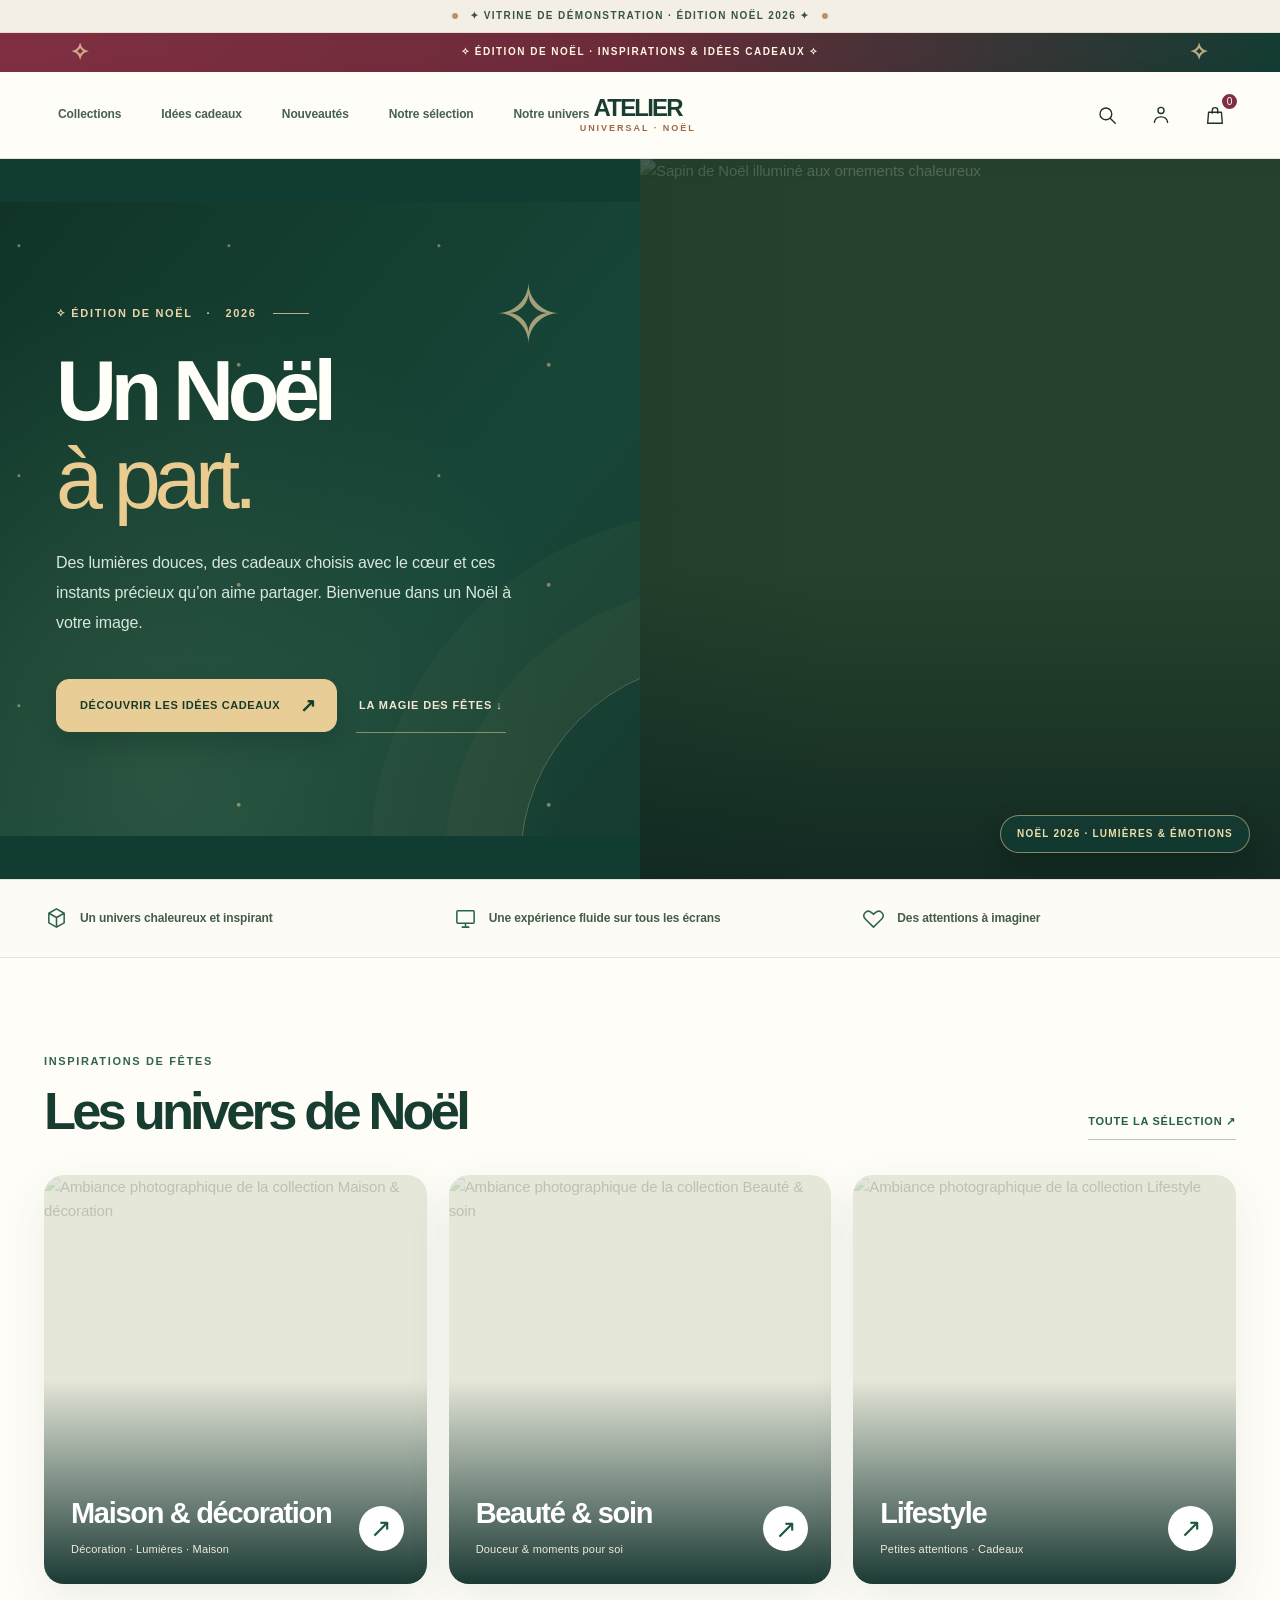
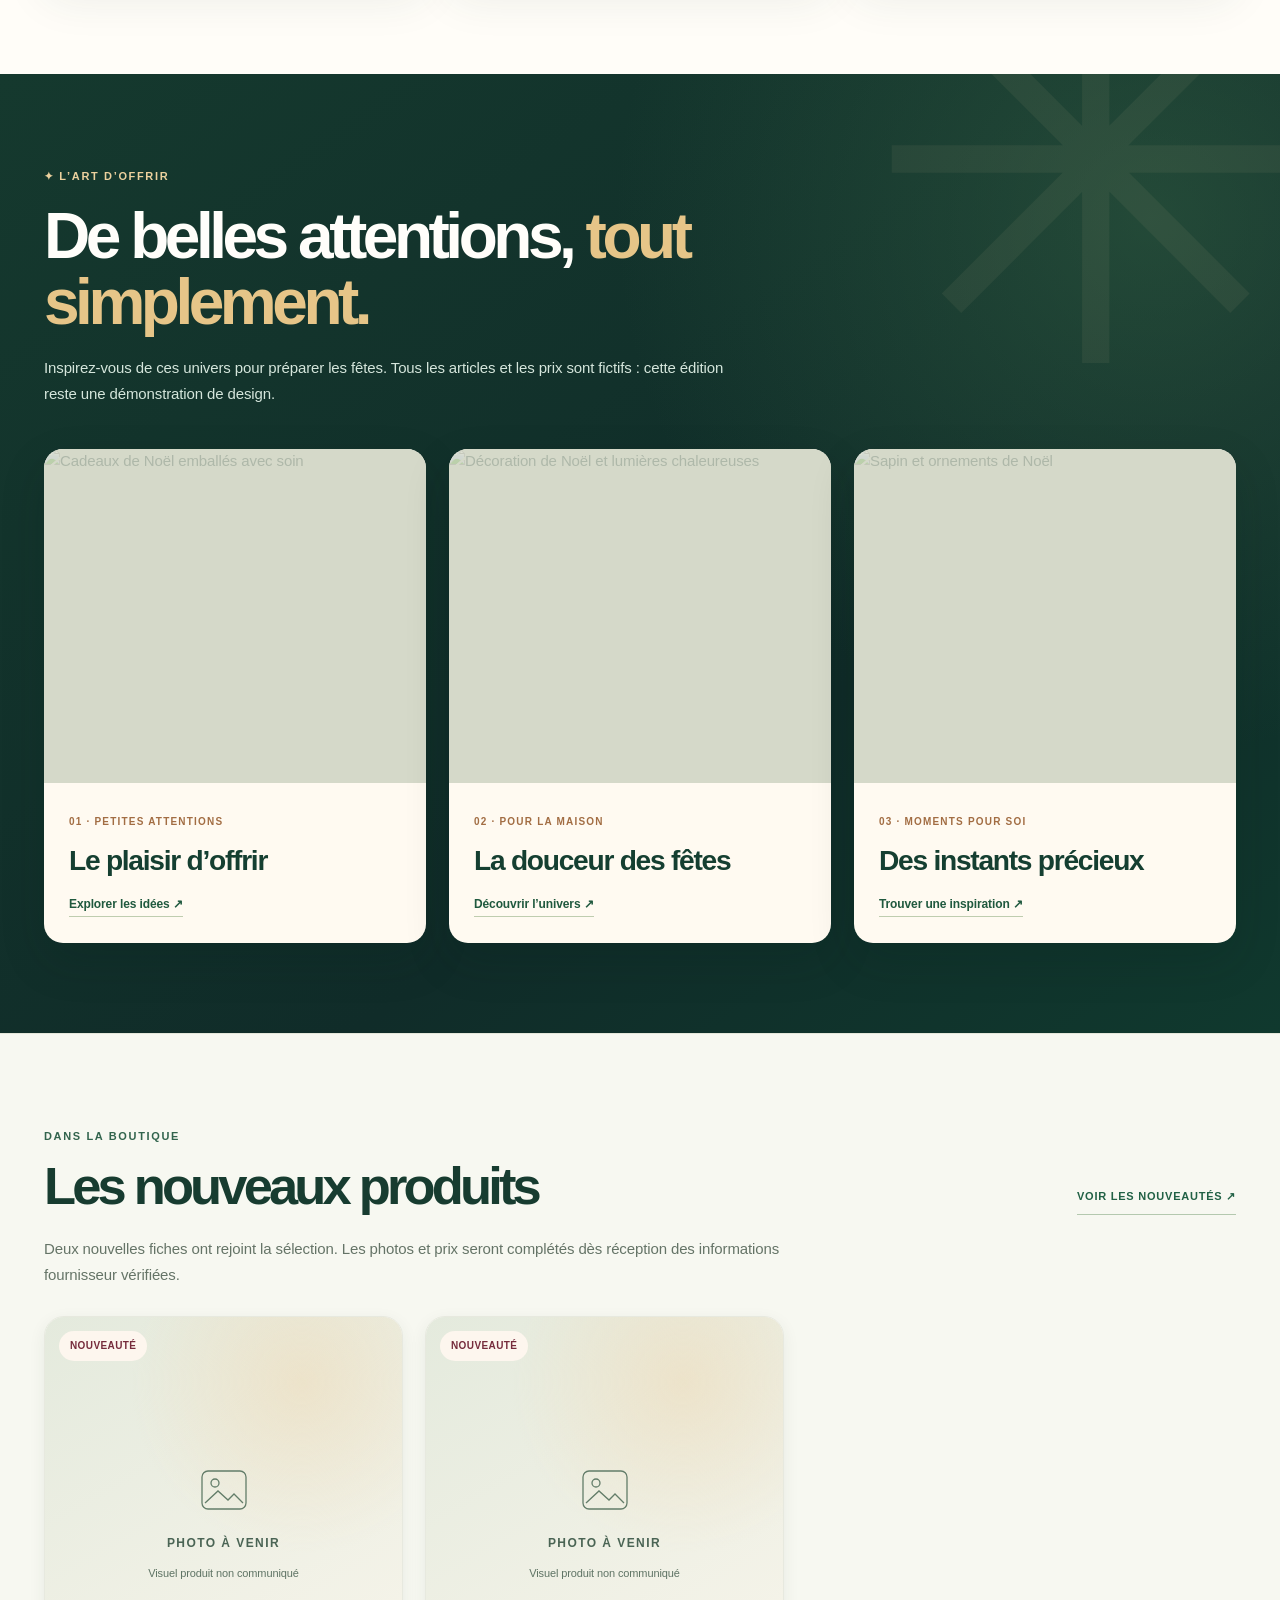
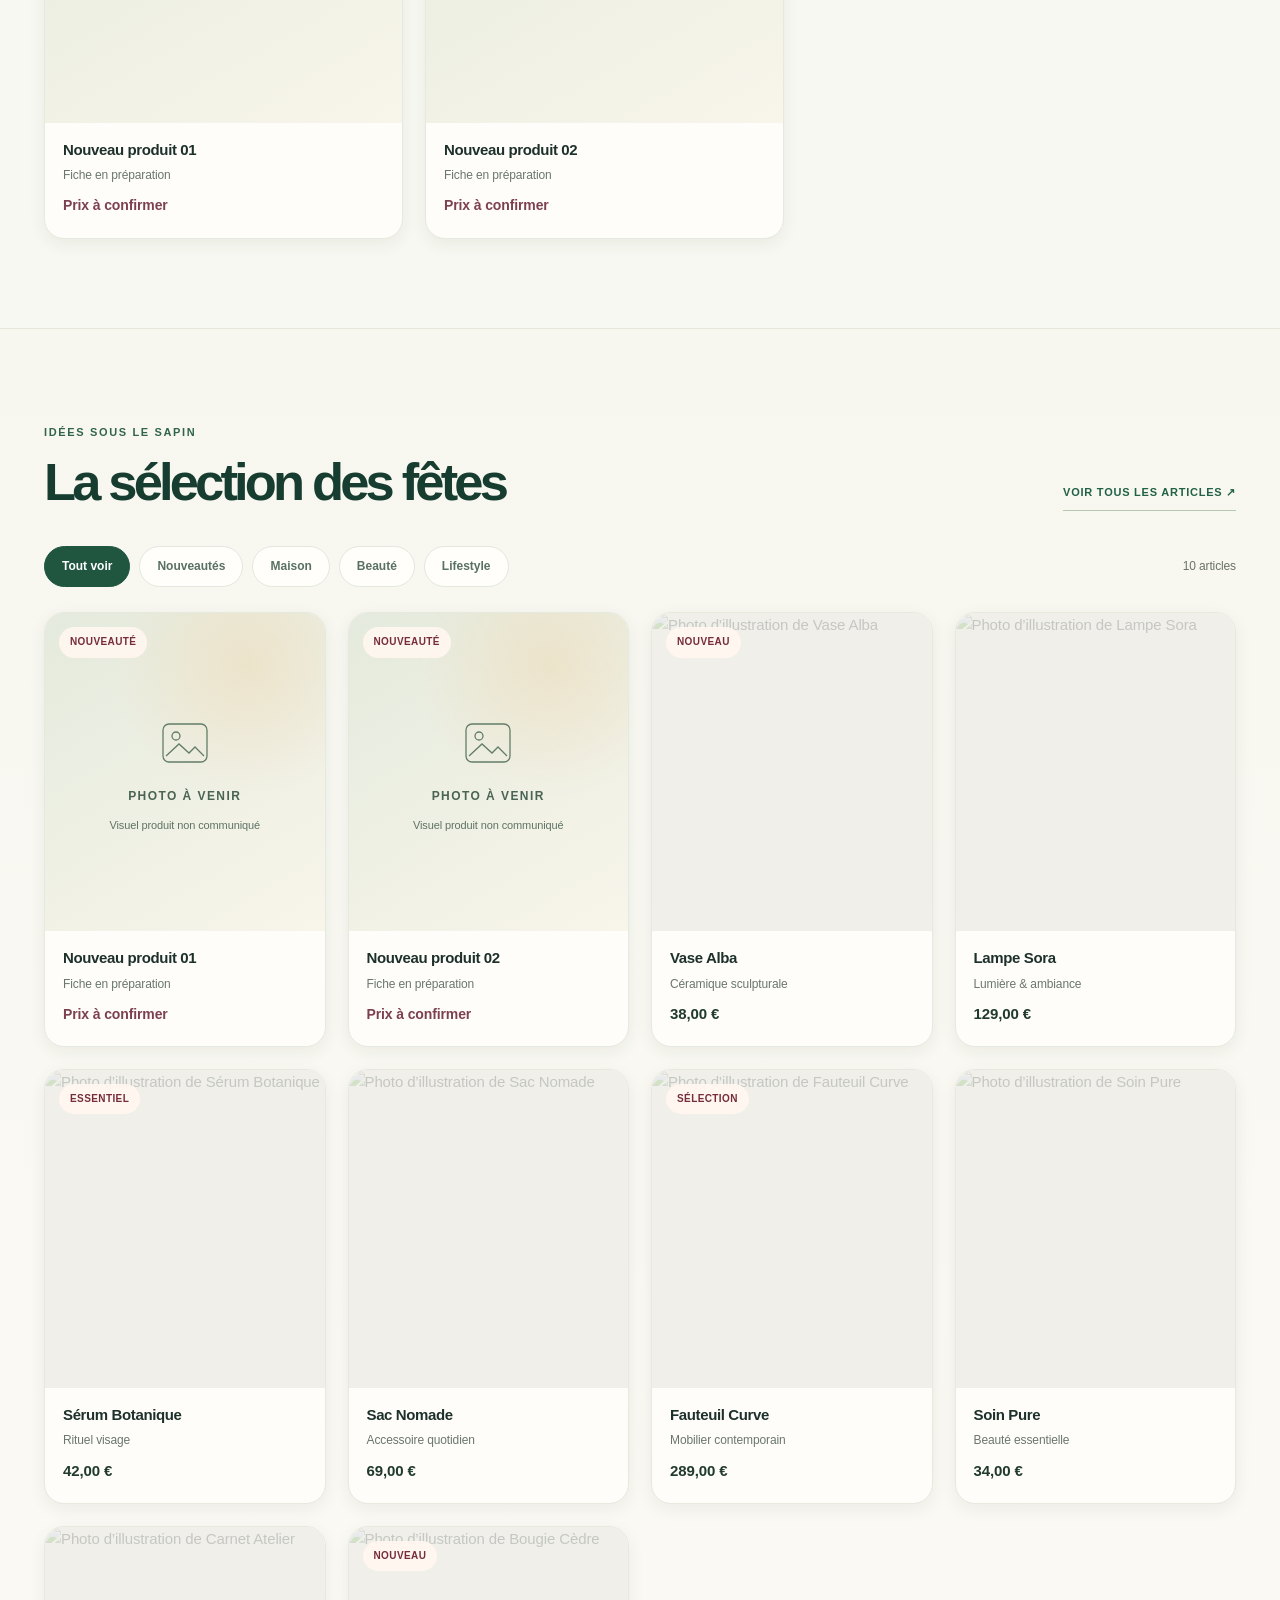
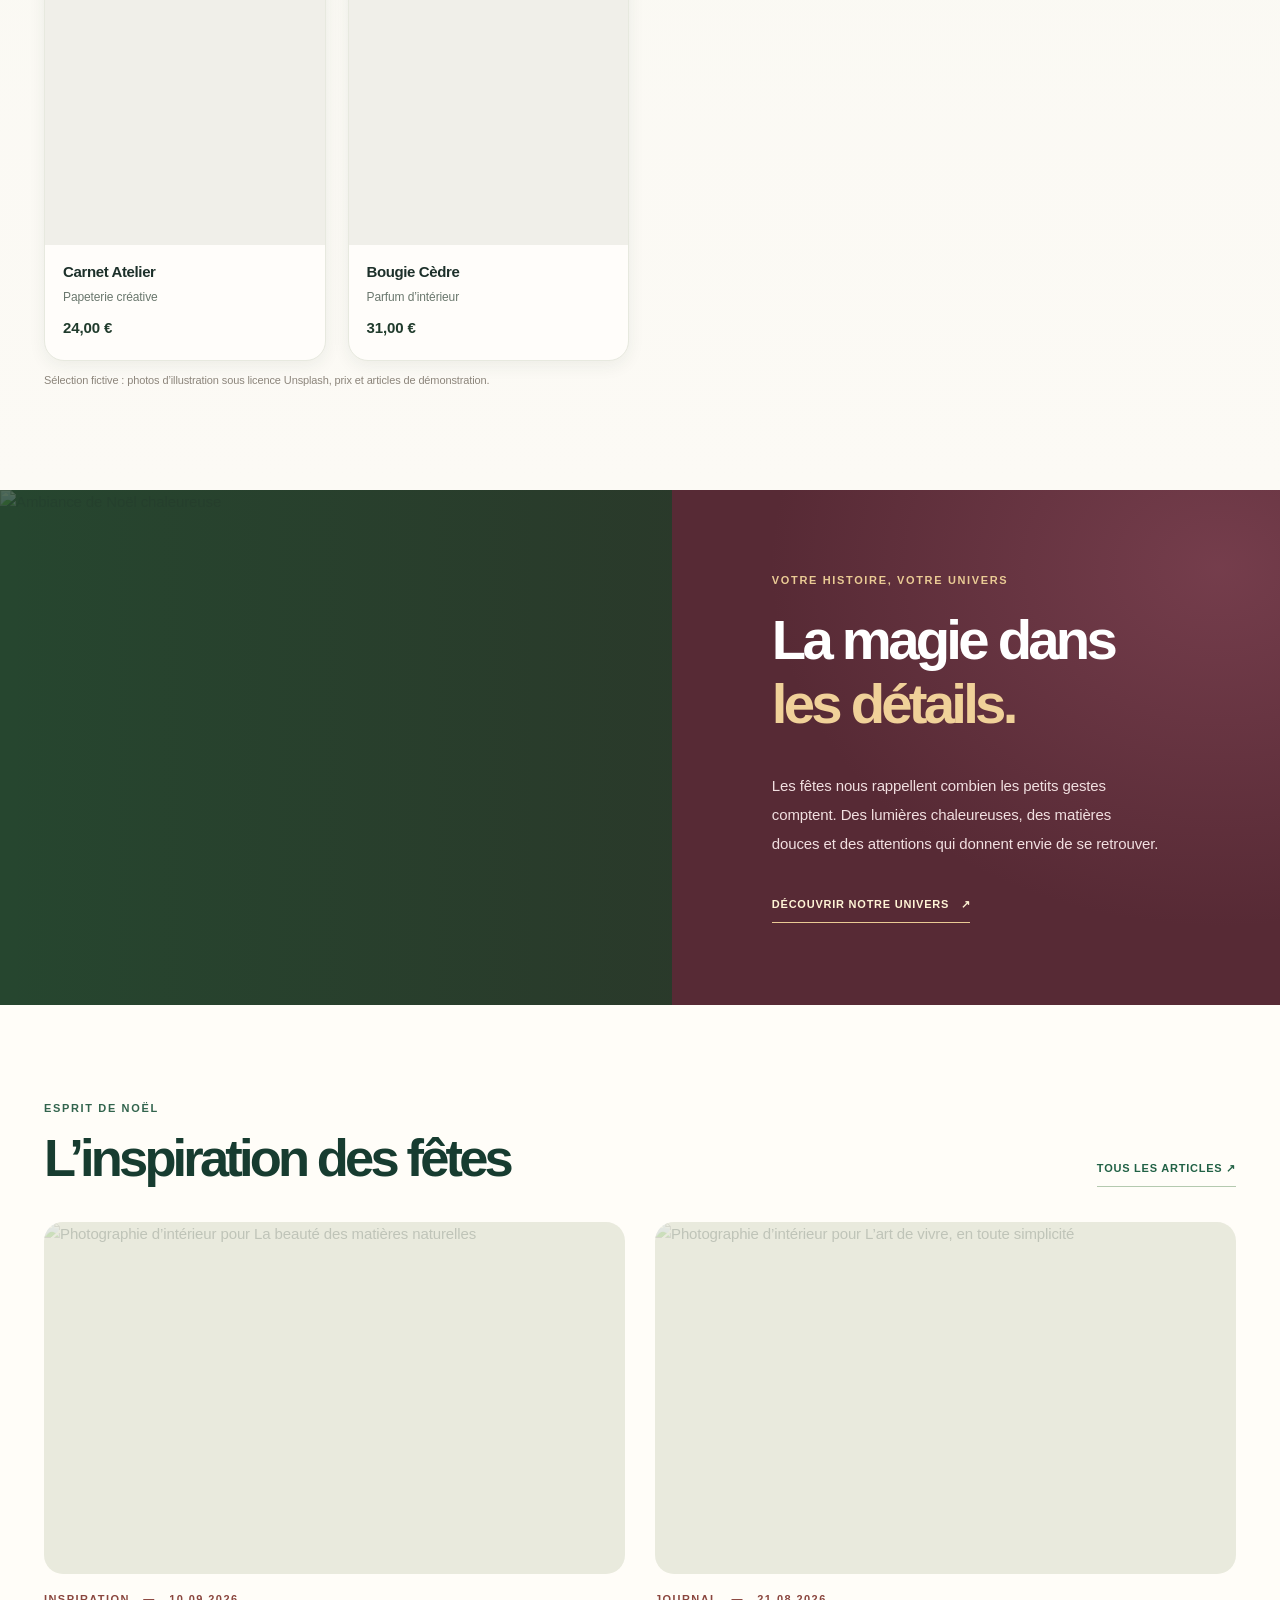
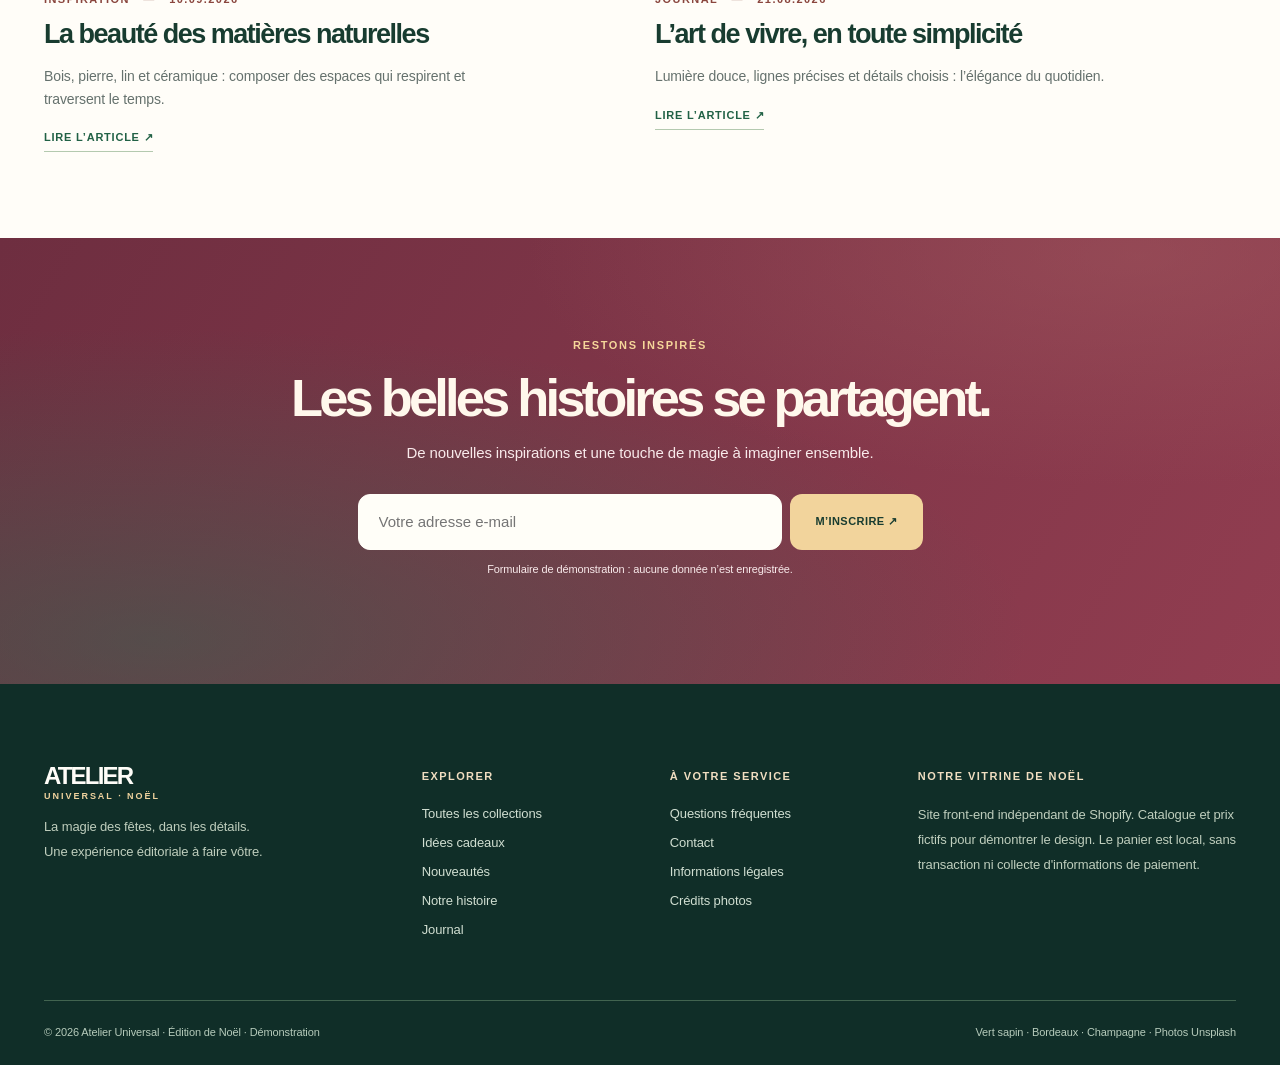
==== commit 20c2adf4: "feat: publish customer-facing product URLs with integrated detail design" ====
--- a/frontend/index.html
+++ b/frontend/index.html
@@ -15,8 +15,8 @@
   <link rel="stylesheet" href="./assets/css/main.css">
   <link rel="stylesheet" href="./assets/css/modern.css?v=2">
   <link rel="stylesheet" href="./assets/css/christmas.css?v=1">
-  <link rel="stylesheet" href="./assets/css/teemdrop.css?v=1">
-  <script type="module" src="./assets/js/app.js"></script>
+  <link rel="stylesheet" href="./assets/css/teemdrop.css?v=2">
+  <script type="module" src="./assets/js/app.js?v=product-page-3"></script>
 </head>
 <body>
   <a class="skip-link" href="#main">Aller au contenu</a>
@@ -27,7 +27,7 @@
       <button class="icon-btn mobile-menu-btn" type="button" aria-controls="mobile-nav" aria-expanded="false" data-menu-toggle aria-label="Ouvrir le menu">
         <svg viewBox="0 0 24 24" fill="none" stroke="currentColor" stroke-width="1.6" aria-hidden="true"><path d="M3 6h18M3 12h18M3 18h18"/></svg>
       </button>
-      <nav class="desktop-nav" aria-label="Navigation principale"><a href="./index.html?page=collection">Collections</a><a href="./index.html#cadeaux">Idées cadeaux</a><a href="./index.html#fournisseurs">TeemDrop</a><a href="./index.html#selection">Notre sélection</a><a href="./index.html?page=histoire">Notre univers</a></nav>
+      <nav class="desktop-nav" aria-label="Navigation principale"><a href="./index.html?page=collection">Collections</a><a href="./index.html#cadeaux">Idées cadeaux</a><a href="./index.html#nouveautes">Nouveautés</a><a href="./index.html#selection">Notre sélection</a><a href="./index.html?page=histoire">Notre univers</a></nav>
       <a class="brand" href="./index.html" aria-label="Atelier Universal, accueil"><span>ATELIER</span><small>UNIVERSAL · NOËL</small></a>
       <div class="header-actions">
         <button class="icon-btn" type="button" data-search-toggle aria-label="Rechercher"><svg viewBox="0 0 24 24" fill="none" stroke="currentColor" stroke-width="1.5" aria-hidden="true"><circle cx="10.8" cy="10.8" r="6.4"/><path d="m16 16 5 5"/></svg></button>
@@ -35,14 +35,14 @@
         <button class="icon-btn cart-trigger" type="button" data-cart-toggle aria-label="Ouvrir le panier de démonstration"><svg viewBox="0 0 24 24" fill="none" stroke="currentColor" stroke-width="1.5" aria-hidden="true"><path d="M5 9h14l1 12H4L5 9ZM9 10V7a3 3 0 0 1 6 0v3"/></svg><span class="cart-number" data-cart-count>0</span></button>
       </div>
     </div>
-    <nav class="mobile-nav" id="mobile-nav" aria-label="Menu mobile" hidden><a href="./index.html?page=collection">Collections</a><a href="./index.html#cadeaux">Idées cadeaux</a><a href="./index.html#fournisseurs">TeemDrop</a><a href="./index.html#selection">Notre sélection</a><a href="./index.html?page=histoire">Notre univers</a><a href="./index.html?page=faq">Questions fréquentes</a><a href="./index.html?page=contact">Contact</a></nav>
+    <nav class="mobile-nav" id="mobile-nav" aria-label="Menu mobile" hidden><a href="./index.html?page=collection">Collections</a><a href="./index.html#cadeaux">Idées cadeaux</a><a href="./index.html#nouveautes">Nouveautés</a><a href="./index.html#selection">Notre sélection</a><a href="./index.html?page=histoire">Notre univers</a><a href="./index.html?page=faq">Questions fréquentes</a><a href="./index.html?page=contact">Contact</a></nav>
     <div class="search-panel" id="search-panel" hidden><form class="search-form wrap" action="./index.html" method="get" role="search"><input type="hidden" name="page" value="recherche"><label class="sr-only" for="search-field">Rechercher des produits</label><input id="search-field" name="q" type="search" autocomplete="off" placeholder="Que recherchez-vous ?" required><button type="submit">Rechercher <span aria-hidden="true">↗</span></button></form></div>
   </header>
   <main id="main" tabindex="-1"></main>
   <footer class="site-footer">
     <div class="wrap footer-grid">
       <div class="footer-brand"><a class="brand brand-inverse" href="./index.html"><span>ATELIER</span><small>UNIVERSAL · NOËL</small></a><p>La magie des fêtes, dans les détails.<br>Une expérience éditoriale à faire vôtre.</p></div>
-      <div><h2>Explorer</h2><a href="./index.html?page=collection">Toutes les collections</a><a href="./index.html#cadeaux">Idées cadeaux</a><a href="./index.html#fournisseurs">TeemDrop</a><a href="./index.html?page=histoire">Notre histoire</a><a href="./index.html?page=journal">Journal</a><a href="./index.html#fournisseurs">Références TeemDrop</a></div>
+      <div><h2>Explorer</h2><a href="./index.html?page=collection">Toutes les collections</a><a href="./index.html#cadeaux">Idées cadeaux</a><a href="./index.html#nouveautes">Nouveautés</a><a href="./index.html?page=histoire">Notre histoire</a><a href="./index.html?page=journal">Journal</a></div>
       <div><h2>À votre service</h2><a href="./index.html?page=faq">Questions fréquentes</a><a href="./index.html?page=contact">Contact</a><a href="./index.html?page=legal">Informations légales</a><a href="./index.html?page=credits">Crédits photos</a></div>
       <div class="footer-note"><h2>Notre vitrine de Noël</h2><p>Site front-end indépendant de Shopify. Catalogue et prix fictifs pour démontrer le design. Le panier est local, sans transaction ni collecte d'informations de paiement.</p></div>
     </div>
--- a/frontend/assets/css/teemdrop.css
+++ b/frontend/assets/css/teemdrop.css
@@ -1,31 +1,21 @@
-/* TeemDrop: visibly incomplete listings, no fictitious media, prices or ordering. */
-.td-section{background:linear-gradient(155deg,#f9f6ed,#fffdf8 58%,#f4f0e7);border-block:1px solid #e8e4d9;position:relative}
-.td-intro{max-width:760px;margin:12px 0 28px;color:#647569;font-size:15px;line-height:1.8}
-.td-grid{display:grid;grid-template-columns:repeat(2,minmax(0,1fr));gap:24px;max-width:1000px}
-.td-card{min-width:0;background:#fffefa;border:1px solid #e4e8df;border-radius:18px;overflow:hidden;box-shadow:0 12px 40px #103f2911;transition:transform .18s,box-shadow .18s}
-.td-card:hover{transform:translateY(-3px);box-shadow:0 19px 45px #123a281d}
-.td-preview{min-height:262px;display:flex;flex-direction:column;align-items:center;justify-content:center;gap:13px;position:relative;background:radial-gradient(circle at 72% 14%,#f0dfbfaa,transparent 40%),linear-gradient(130deg,#e5efe4,#f6f1e7);color:#506b5a;text-align:center;padding:28px}
-.td-preview:after{content:"";position:absolute;inset:20px;border:1px solid #9ab39b55;border-radius:12px;pointer-events:none}
-.td-preview svg{height:60px;width:60px;stroke:#547766;stroke-width:1.3;fill:none}
-.td-preview strong{font-size:11px;letter-spacing:.13em;text-transform:uppercase}
-.td-preview small{font-size:12px;color:#748175}
-.td-card__info{padding:23px 24px 27px}
-.td-label{color:#946044;text-transform:uppercase;font-size:10px;font-weight:800;letter-spacing:.14em}
-.td-card h3{margin:8px 0 6px;font-size:clamp(22px,2.5vw,30px);letter-spacing:-.05em;font-weight:770;color:#183b2c}
-.td-card p{font-size:13px;color:#6c786e;line-height:1.7}
-.td-ref{font-size:11px;color:#66796b;overflow-wrap:anywhere;display:block}
-.td-status{display:inline-flex;align-items:center;gap:7px;padding:6px 10px;background:#f5eaea;color:#803949;border-radius:99px;font-weight:750;font-size:11px;margin:16px 0 7px}
-.td-status:before{content:"";width:7px;height:7px;background:#a35d69;border-radius:50%}
-.td-link{color:#205640;font-size:12px;font-weight:800;border-bottom:1px solid #b5c6b1;display:inline-block;padding-bottom:5px}
-.td-link:hover{color:#813d4c;border-color:#813d4c}
-.td-detail{display:grid;grid-template-columns:minmax(0,.95fr) minmax(0,1.05fr);align-items:center;gap:clamp(25px,5vw,75px)}
-.td-detail .td-preview{min-height:465px;border-radius:20px}
-.td-detail__info h1{font-size:clamp(34px,5vw,62px);line-height:1.12;letter-spacing:-.06em}
-.td-detail__info>p{color:#607368;line-height:1.85}
-.td-facts{border-top:1px solid #dfe6dc;border-bottom:1px solid #dfe6dc;padding:20px 0;margin:26px 0;display:grid;gap:15px}
-.td-facts dt{font-size:12px;color:#647669}
-.td-facts dd{margin:3px 0 0;font-weight:750;overflow-wrap:anywhere}
-.td-actions{display:flex;flex-wrap:wrap;align-items:center;gap:15px}
-.td-note{margin-top:17px;font-size:12px;color:#68796c}
-@media(max-width:760px){.td-grid,.td-detail{grid-template-columns:1fr}.td-detail .td-preview{min-height:310px}.td-preview{min-height:210px}.td-card__info{padding:22px}.td-detail__info h1{font-size:39px}}
-@media(prefers-reduced-motion:reduce){.td-card{transition:none}}
+/* Atelier Universal - pending supplier products in the regular product layout */
+.product-media-pending{height:100%;min-height:240px;width:100%;display:flex;flex-direction:column;align-items:center;justify-content:center;gap:12px;text-align:center;padding:22px;background:radial-gradient(circle at 72% 16%,#eedbb993,transparent 40%),linear-gradient(150deg,#e4eadd,#f8f5eb);color:#4a6454}
+.product-media-pending svg{height:64px;width:64px;stroke:#637d69}
+.product-media-pending strong{font-weight:800;font-size:12px;letter-spacing:.12em;text-transform:uppercase}
+.product-media-pending small{font-size:11px;color:#5e7364;line-height:1.4}
+.product-image a>.product-media-pending{height:100%}
+.price-pending{font-size:14px;color:#7c4050;font-weight:730}
+.arrivals-section{background:#f7f8f1;border-block:1px solid #e4e7da}
+.arrivals-lead{font-size:15px;line-height:1.75;color:#657467;max-width:740px;margin:-14px 0 27px}
+.arrivals-section .product-grid{max-width:740px;grid-template-columns:repeat(2,minmax(0,1fr))}
+.detail-main-photo--pending{background:#e6ebe1}
+.detail-main-photo--pending .product-media-pending{min-height:540px}
+.product-awaiting-data{margin:25px 0;padding:22px 24px;border-radius:16px;border:1px solid #dce5d8;background:#f4f8f0}
+.product-awaiting-data>strong{display:block;font-size:16px;color:#234933;margin-bottom:6px}
+.product-awaiting-data p{font-size:13px;color:#607366;line-height:1.75}
+.product-awaiting-data dl{border-top:1px solid #dce6d7;margin-top:15px;padding-top:14px;display:grid;gap:9px}
+.product-awaiting-data dl div{display:flex;justify-content:space-between;align-items:baseline;gap:20px;font-size:12px}
+.product-awaiting-data dt{color:#6c7a70}
+.product-awaiting-data dd{margin:0;text-align:right;font-weight:780;color:#25503a;overflow-wrap:anywhere}
+@media(max-width:760px){.arrivals-section .product-grid{grid-template-columns:repeat(2,minmax(0,1fr));max-width:none}.detail-main-photo--pending .product-media-pending{min-height:340px}}
+@media(max-width:430px){.product-media-pending{min-height:182px;padding:12px}.product-media-pending svg{width:40px;height:40px}.product-media-pending strong{font-size:9px}.product-media-pending small{font-size:9px}.product-awaiting-data{padding:17px}}
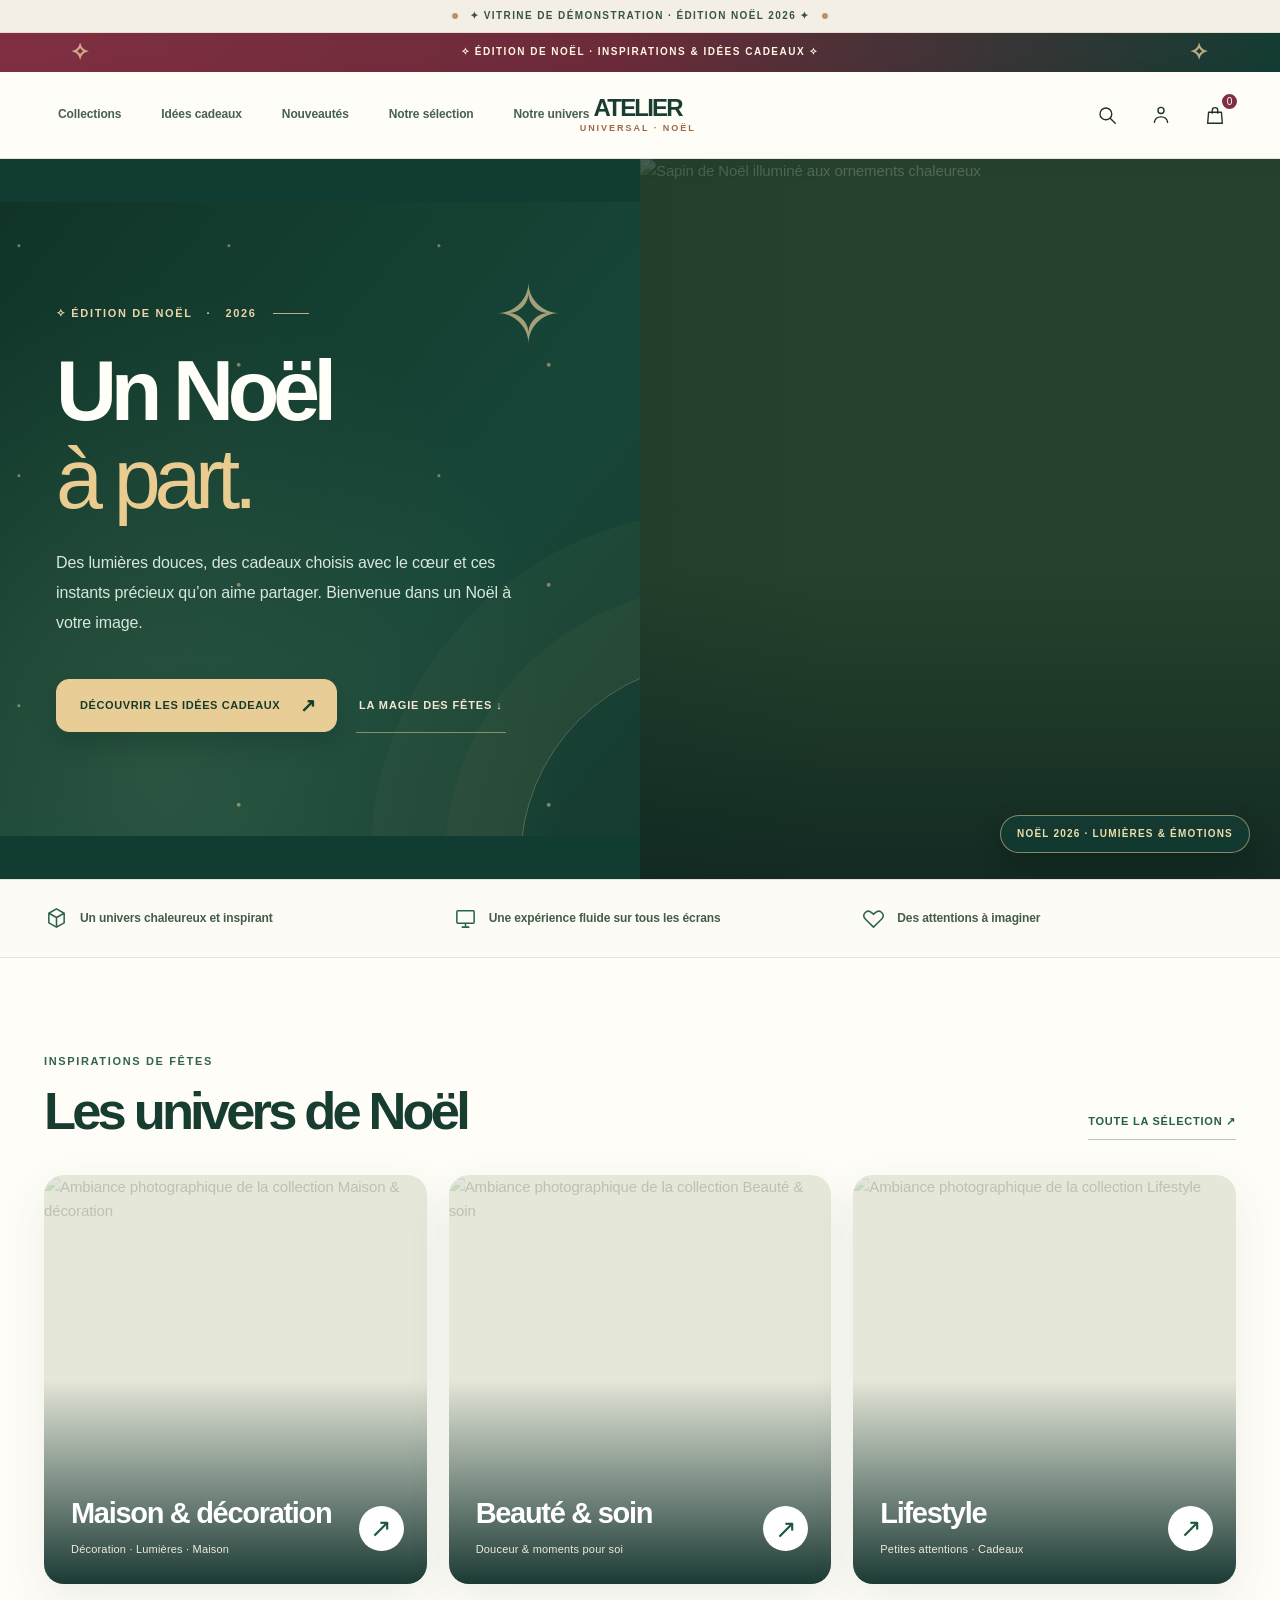
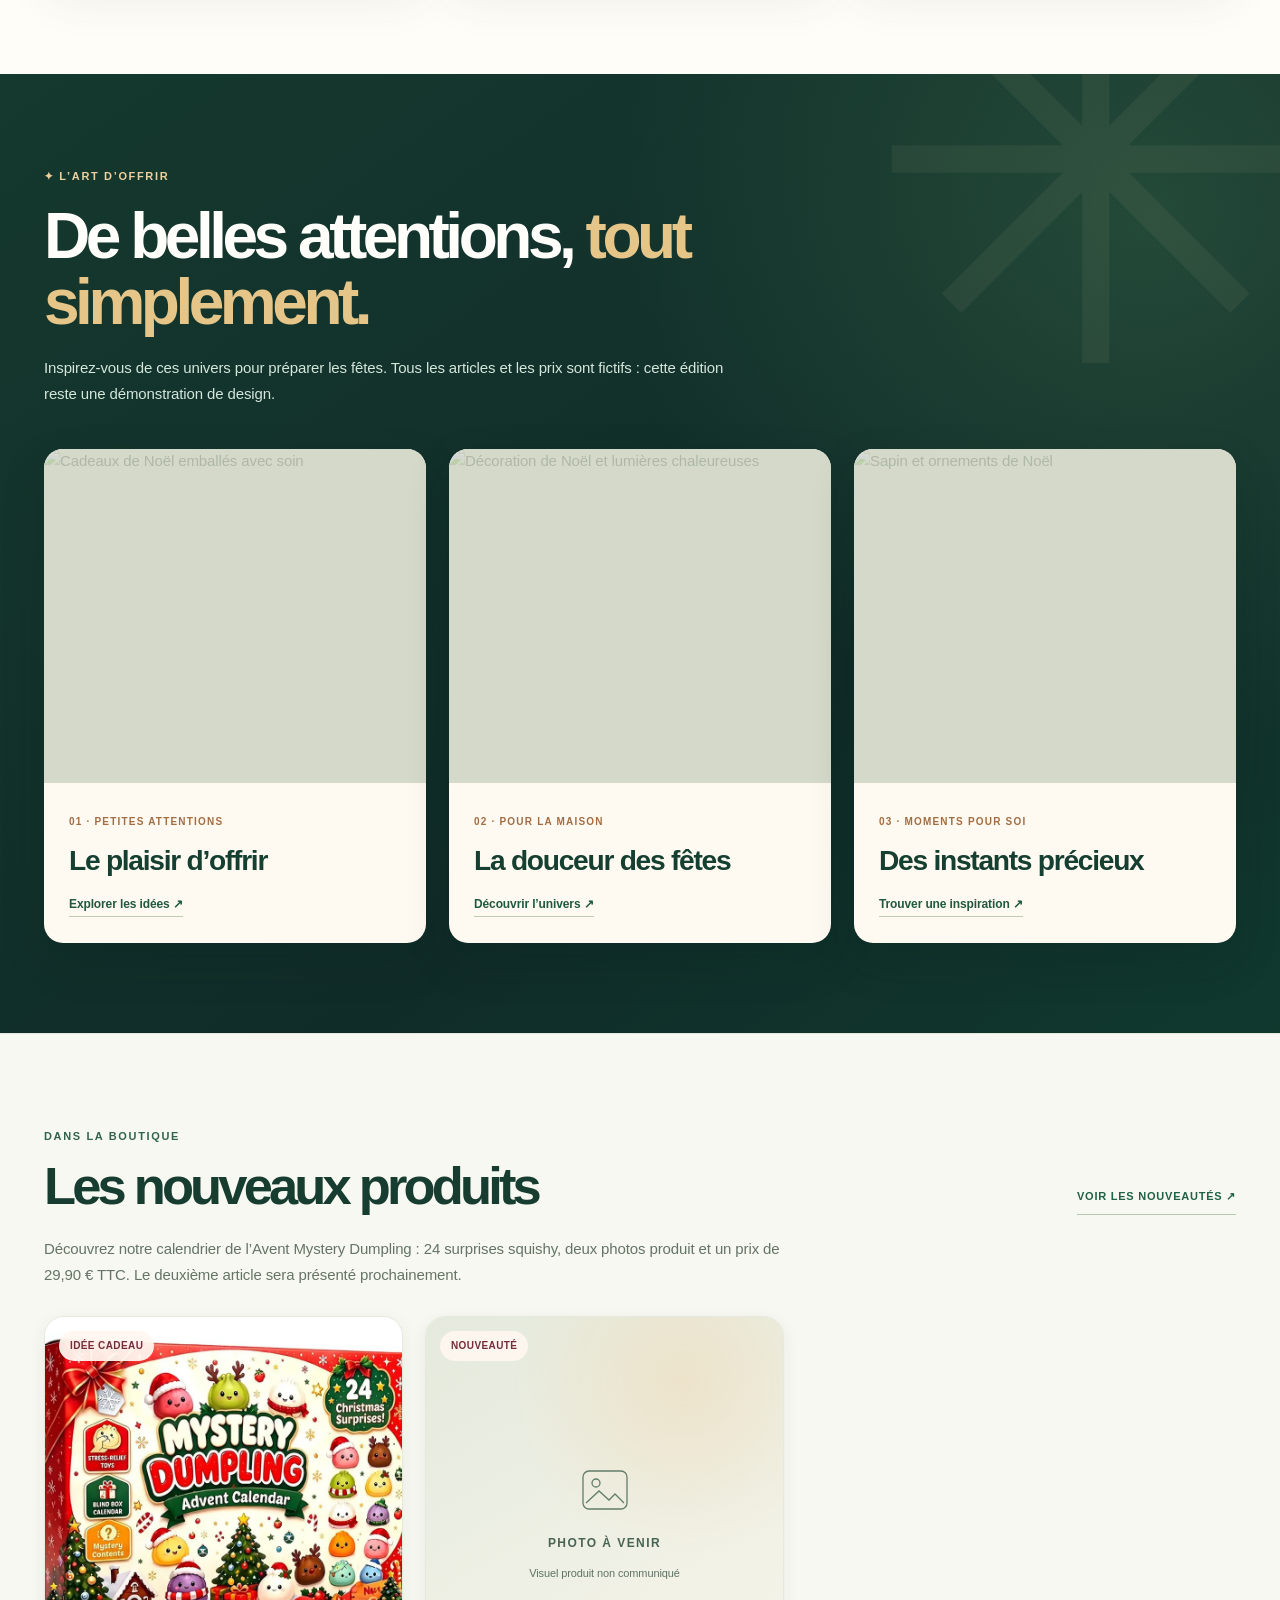
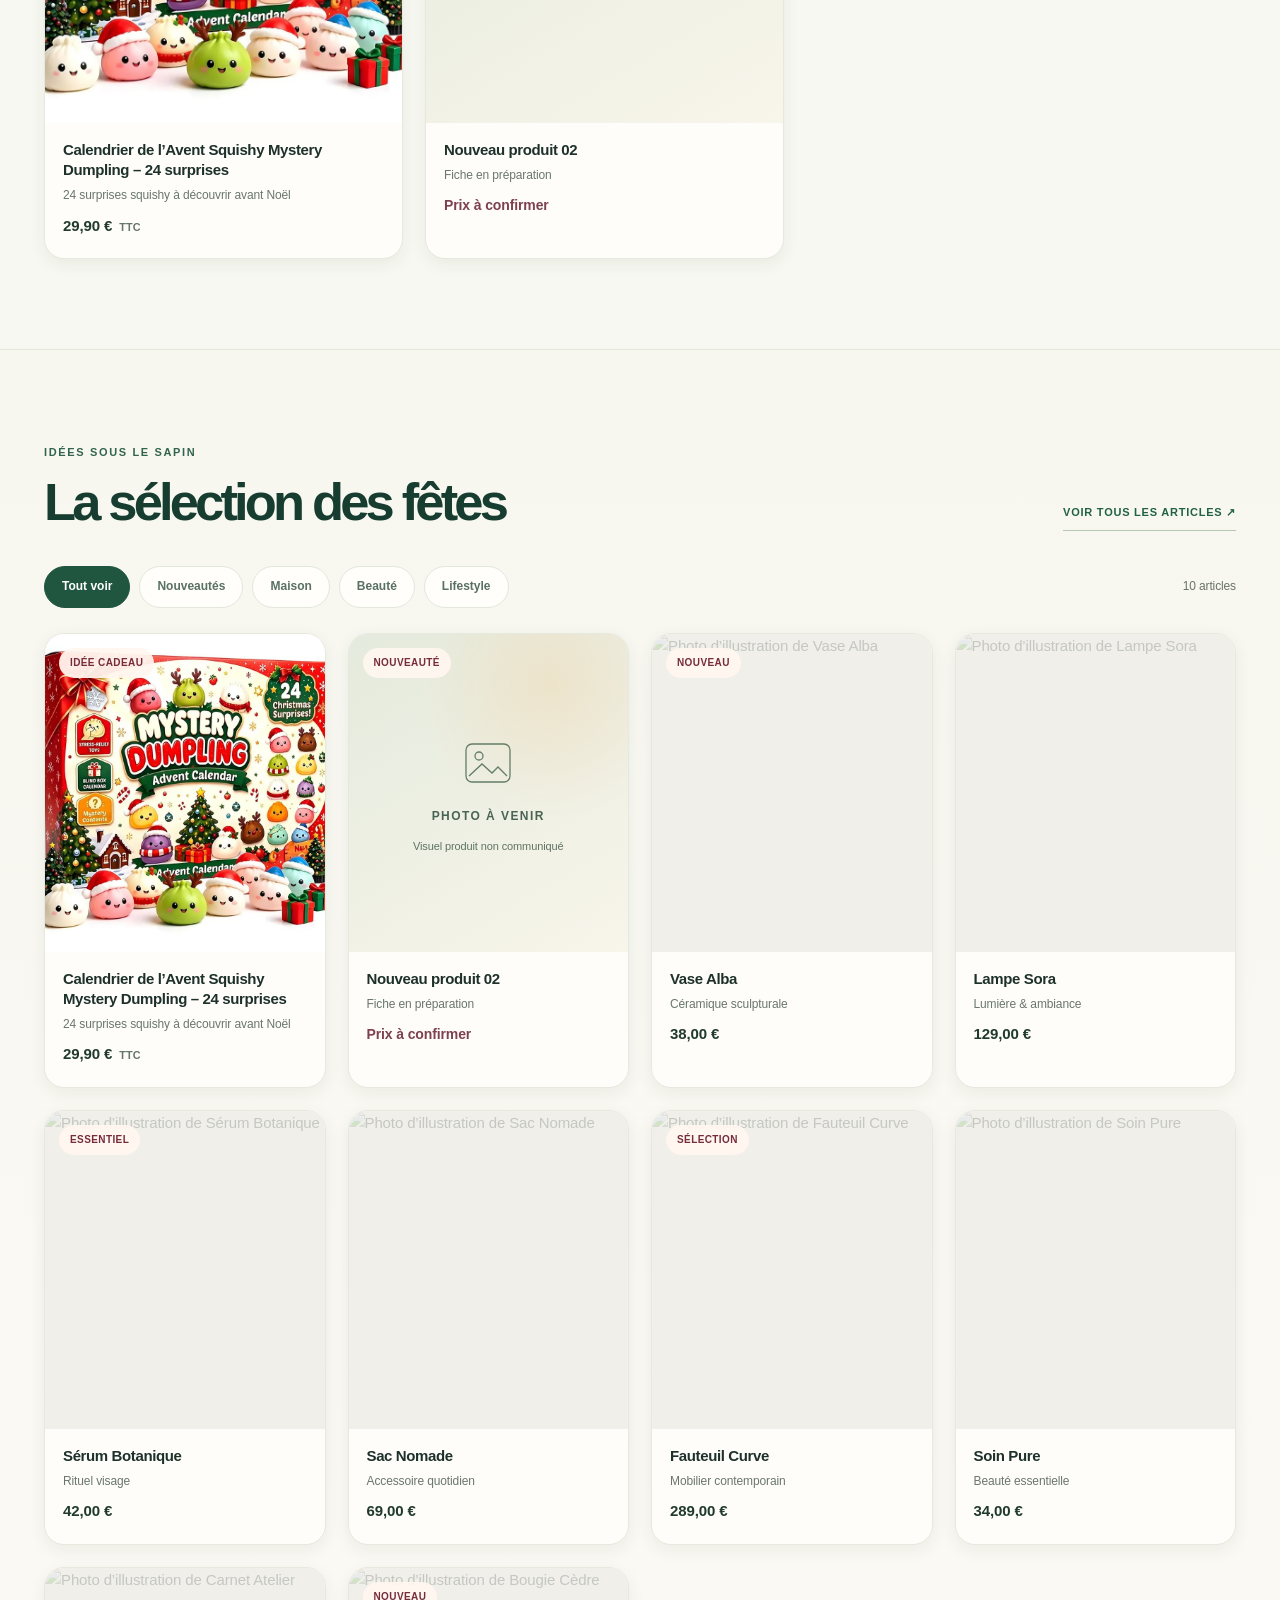
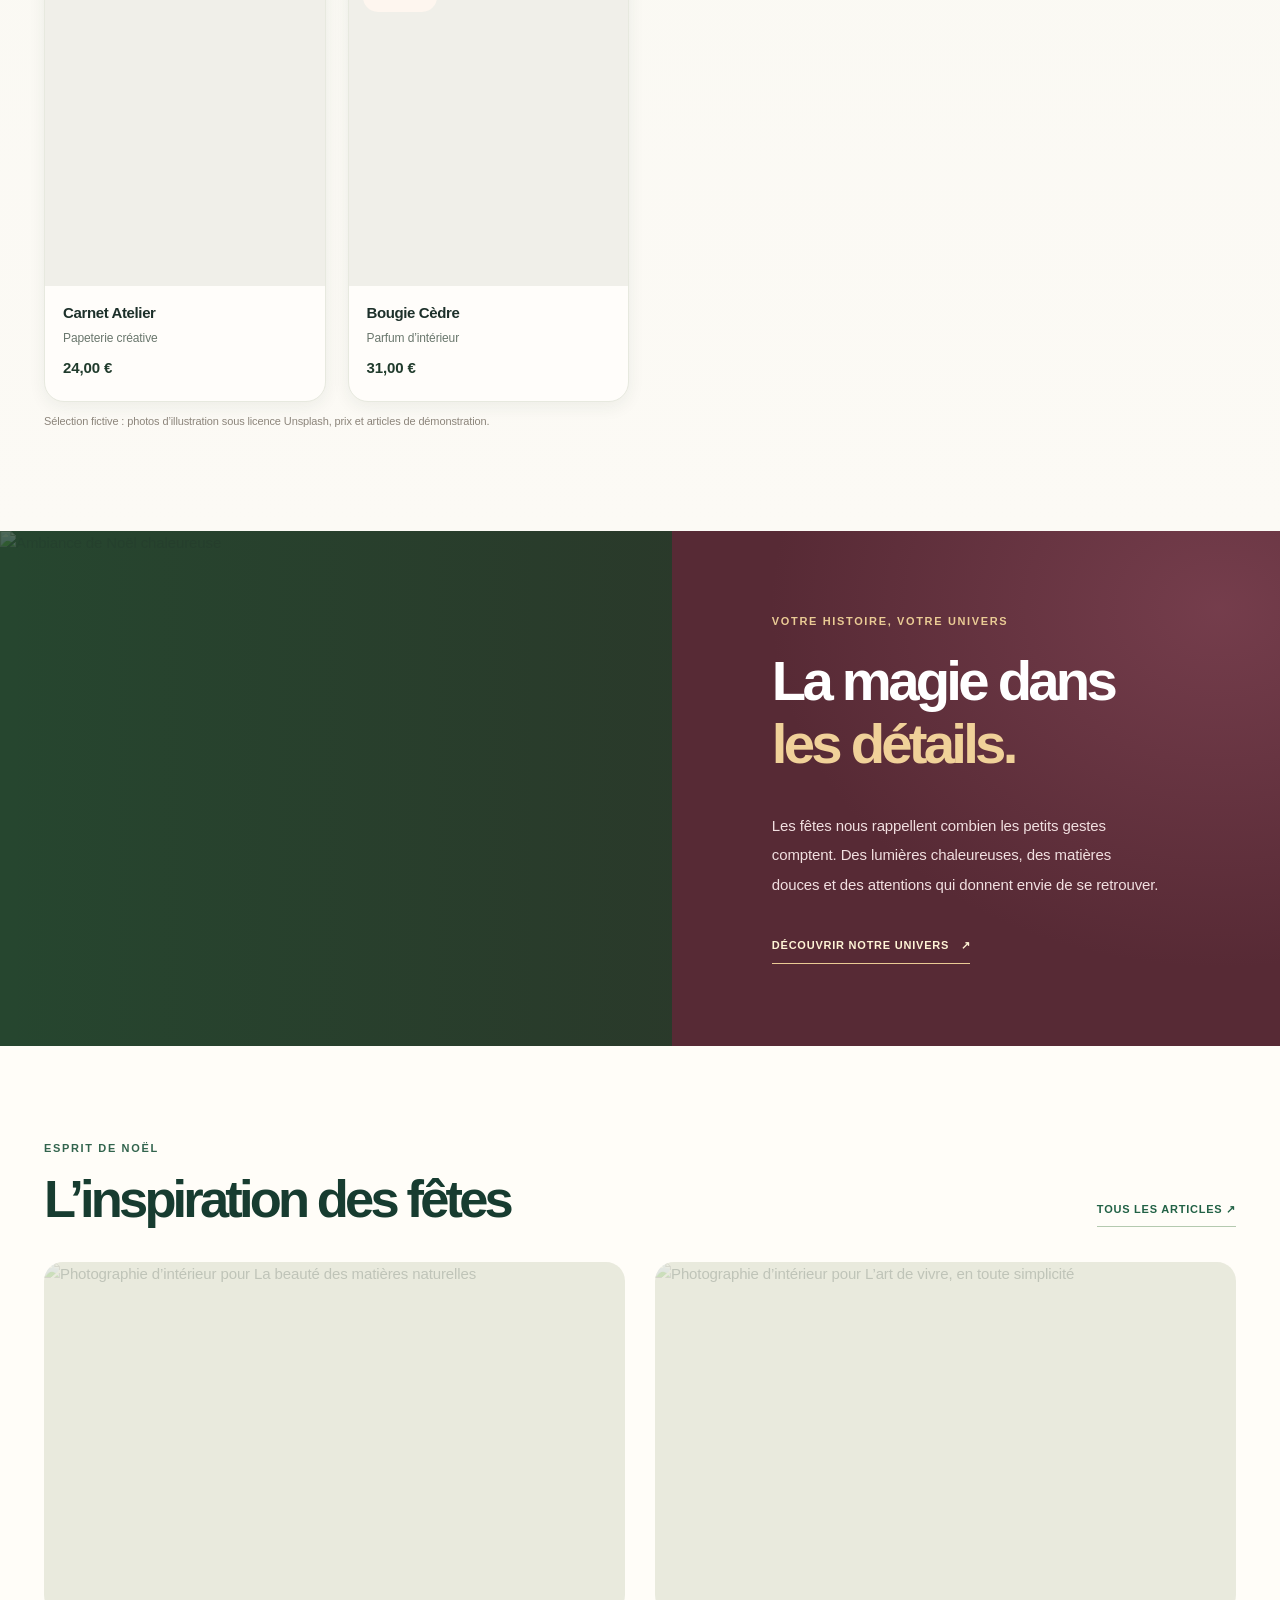
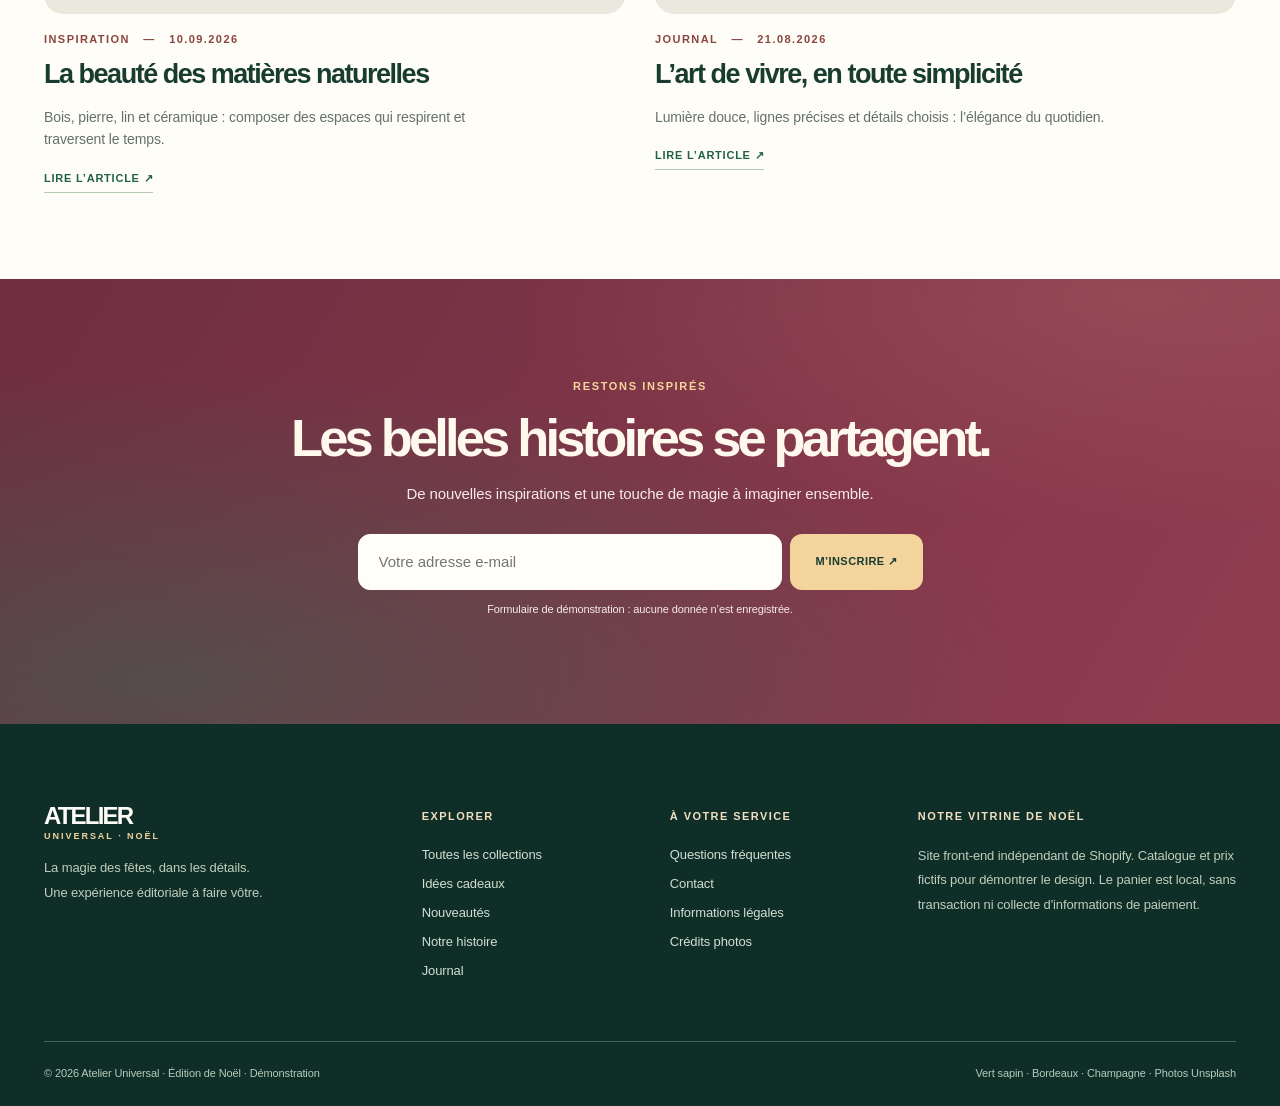
==== commit 7a17e154: "style(test): expose photo gallery on all product URLs and verify embedded WebP assets" ====
--- a/frontend/index.html
+++ b/frontend/index.html
@@ -15,8 +15,8 @@
   <link rel="stylesheet" href="./assets/css/main.css">
   <link rel="stylesheet" href="./assets/css/modern.css?v=2">
   <link rel="stylesheet" href="./assets/css/christmas.css?v=1">
-  <link rel="stylesheet" href="./assets/css/teemdrop.css?v=2">
-  <script type="module" src="./assets/js/app.js?v=product-page-3"></script>
+  <link rel="stylesheet" href="./assets/css/teemdrop.css?v=gallery-4">
+  <script type="module" src="./assets/js/app.js?v=gallery-4"></script>
 </head>
 <body>
   <a class="skip-link" href="#main">Aller au contenu</a>
--- a/frontend/assets/css/teemdrop.css
+++ b/frontend/assets/css/teemdrop.css
@@ -19,3 +19,22 @@
 .product-awaiting-data dd{margin:0;text-align:right;font-weight:780;color:#25503a;overflow-wrap:anywhere}
 @media(max-width:760px){.arrivals-section .product-grid{grid-template-columns:repeat(2,minmax(0,1fr));max-width:none}.detail-main-photo--pending .product-media-pending{min-height:340px}}
 @media(max-width:430px){.product-media-pending{min-height:182px;padding:12px}.product-media-pending svg{width:40px;height:40px}.product-media-pending strong{font-size:9px}.product-media-pending small{font-size:9px}.product-awaiting-data{padding:17px}}
+
+/* Prices may be published while product imagery and toy-safety documentation are pending. */
+.price-tax-note{font-size:.72em;font-weight:650;color:#657567;letter-spacing:.01em;margin-left:4px}
+.product-awaiting-data strong{line-height:1.4}
+
+/* Local product photographs — retain their full composition, enable accessible gallery switching. */
+.detail-main-photo--product{background:#fffdf8;aspect-ratio:1/1}
+.detail-main-photo--product img{object-fit:contain;width:100%;height:100%;background:#fff}
+.product-gallery-controls{grid-column:1/-1;display:flex;align-items:center;flex-wrap:wrap;gap:11px}
+.product-gallery-thumb{display:block;width:104px;height:104px;padding:4px;border-radius:11px;border:2px solid #e7dfd3;background:#fff;cursor:pointer;transition:border-color .18s,box-shadow .18s}
+.product-gallery-thumb img{display:block;width:100%;height:100%;object-fit:cover;border-radius:6px}
+.product-gallery-thumb:hover,.product-gallery-thumb[aria-pressed="true"]{border-color:#21533c;box-shadow:0 0 0 2px #21533c26}
+.product-gallery-thumb:focus-visible{outline:3px solid #9a4b58;outline-offset:3px}
+.product-specs{margin:13px 0 4px;display:grid;gap:11px}
+.product-specs>div{display:grid;grid-template-columns:minmax(0,1fr) 1.4fr;gap:12px;border-bottom:1px solid #e4e8de;padding:7px 0;font-size:13px}
+.product-specs dt{color:#617264}
+.product-specs dd{margin:0;color:#163d2e;font-weight:720}
+@media(max-width:760px){.product-gallery-thumb{width:82px;height:82px}.product-specs>div{grid-template-columns:1fr 1fr}}
+@media(prefers-reduced-motion:reduce){.product-gallery-thumb{transition:none}}
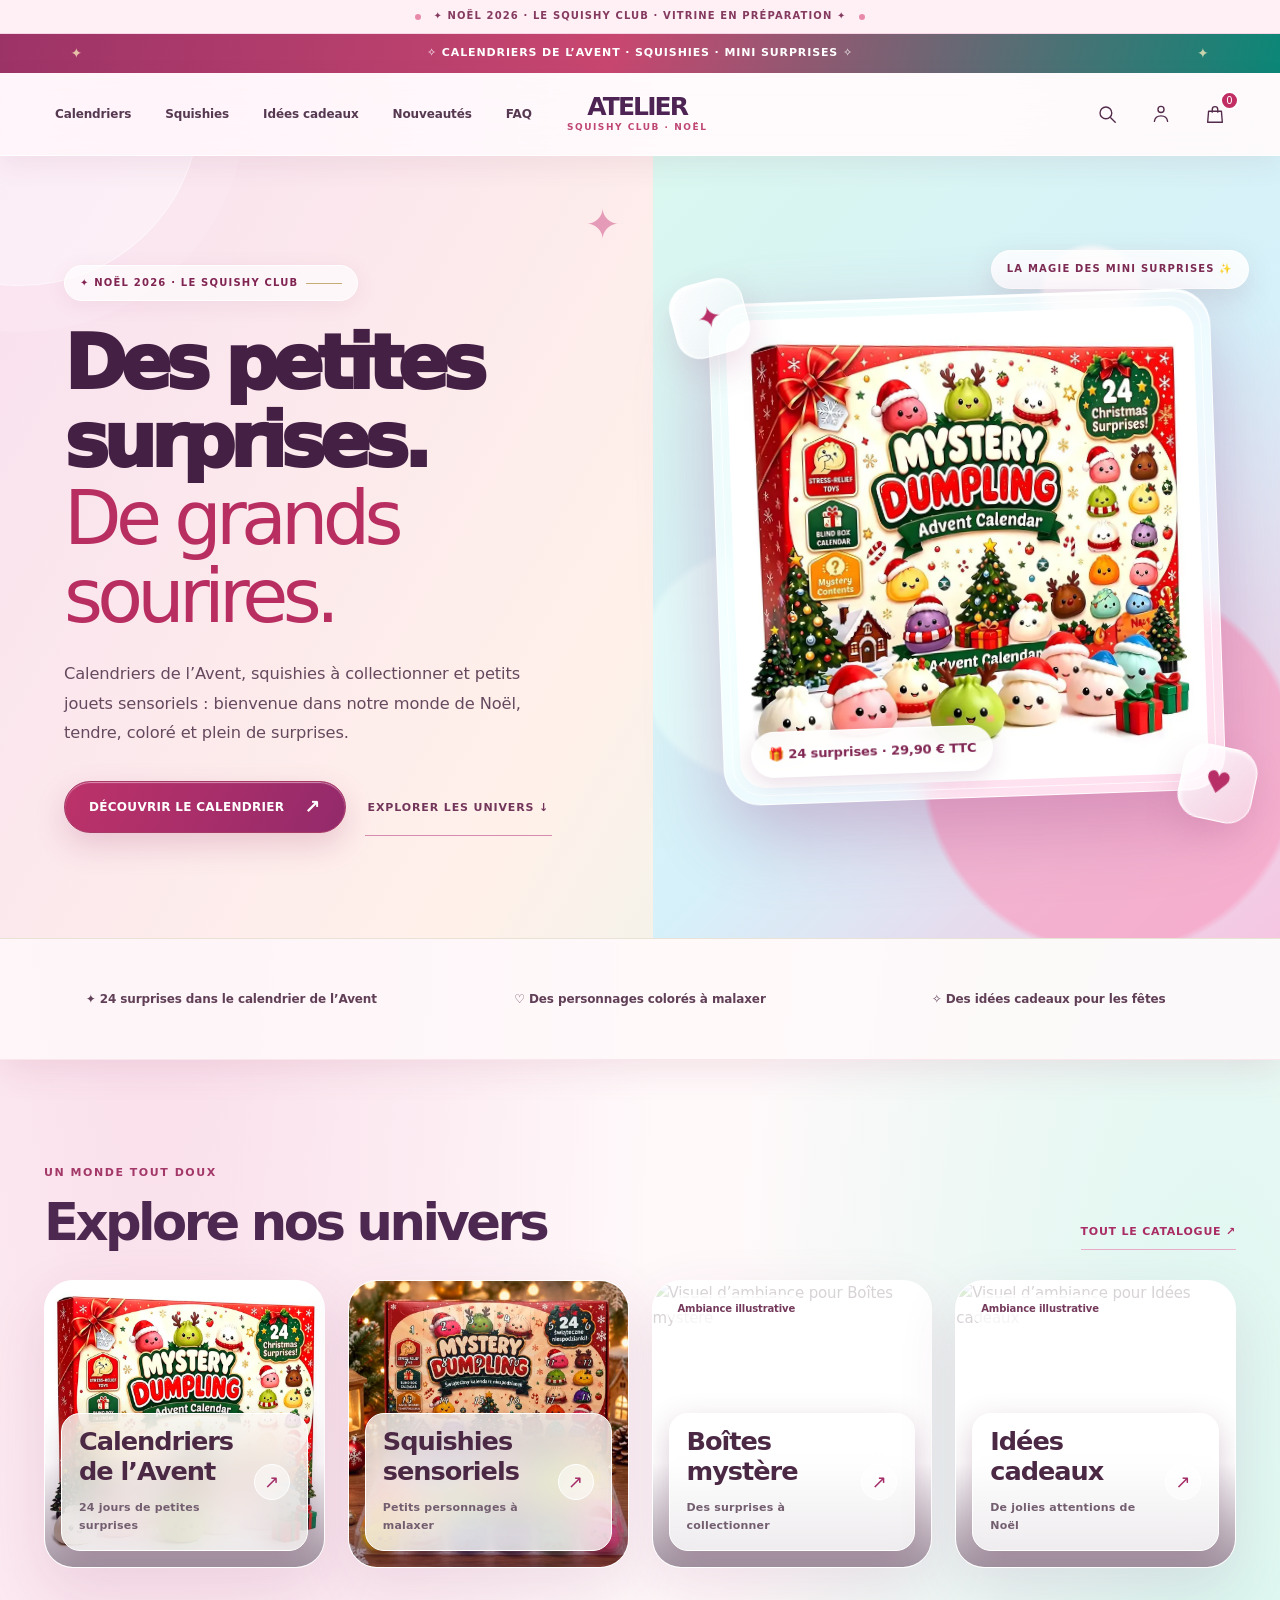
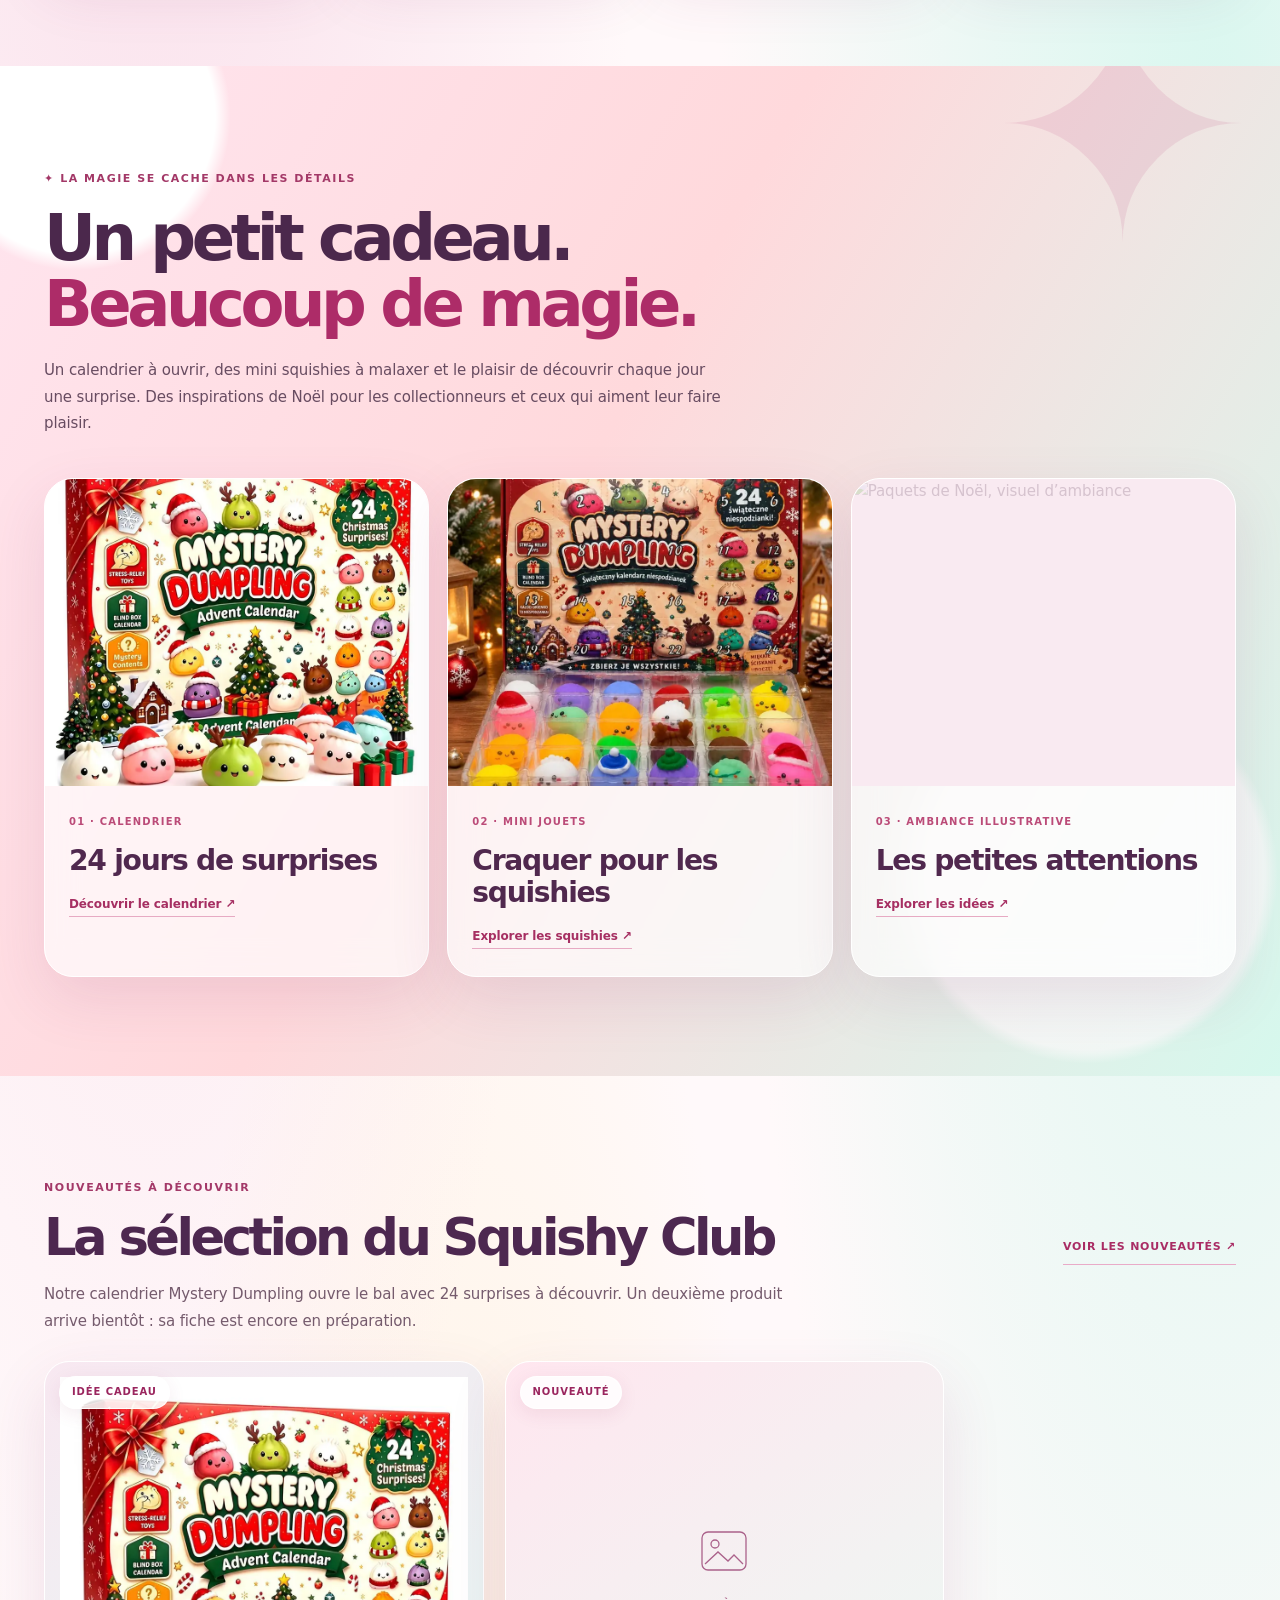
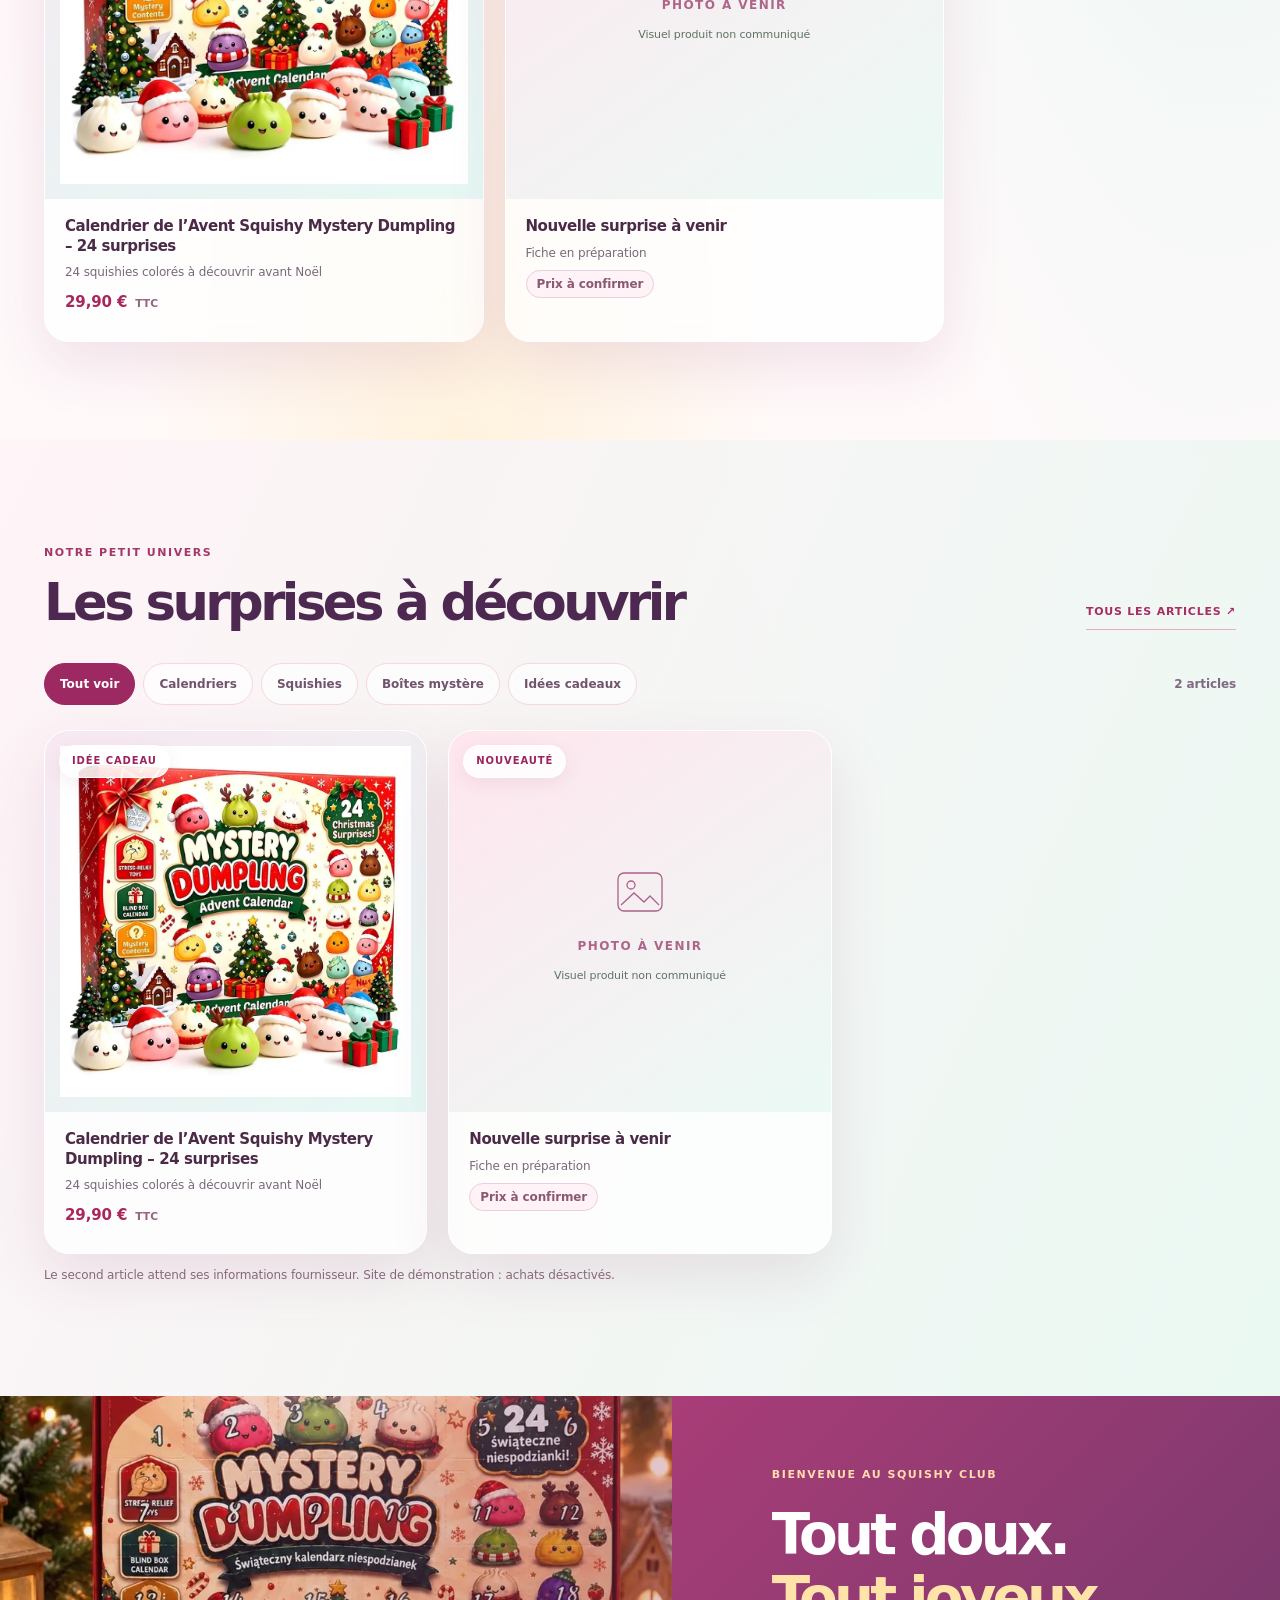
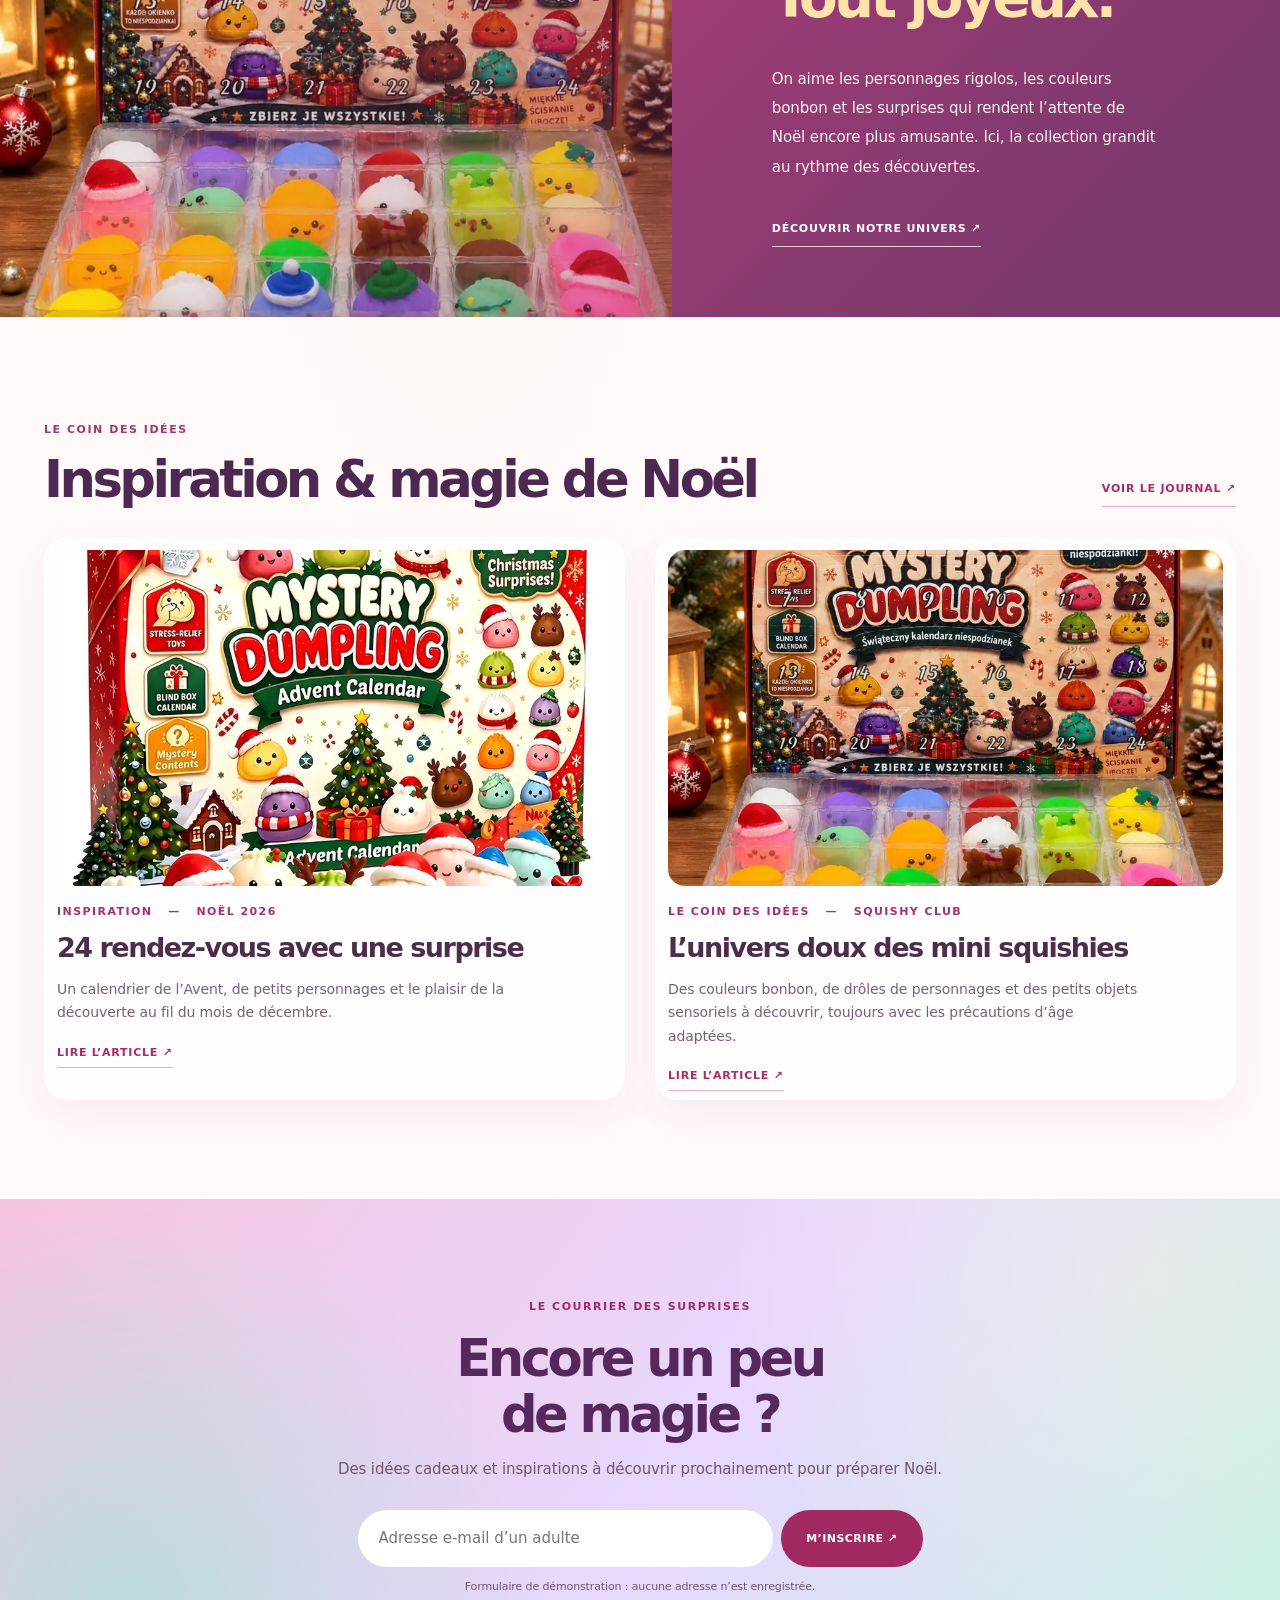
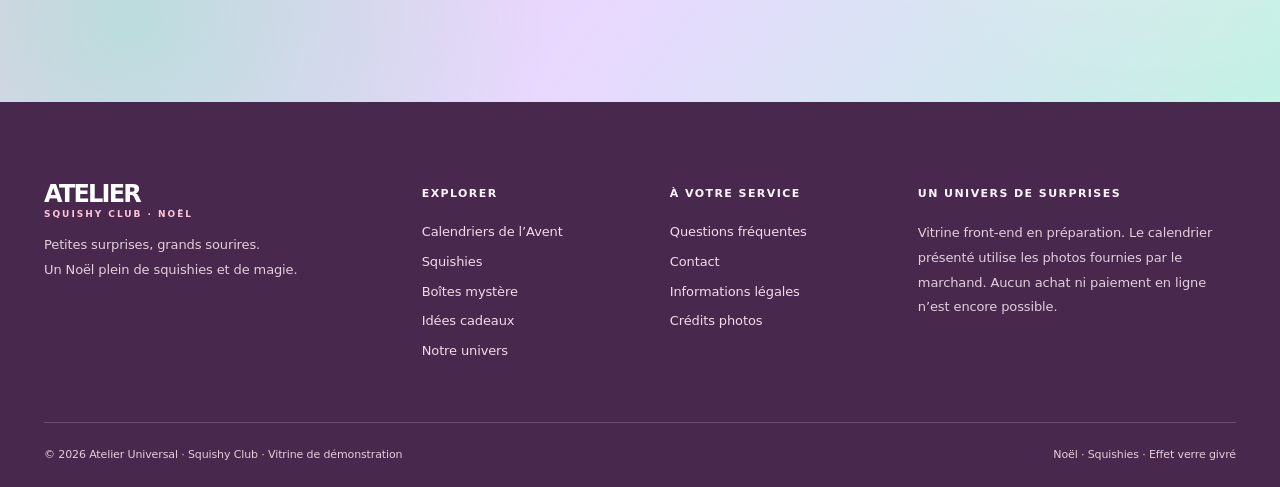
==== commit dd190f1c: "feat(frontend): set Christmas toy catalog, child-friendly storefront and glass UI across all pages" ====
--- a/frontend/index.html
+++ b/frontend/index.html
@@ -3,50 +3,51 @@
 <head>
   <meta charset="utf-8">
   <meta name="viewport" content="width=device-width, initial-scale=1">
-  <meta name="theme-color" content="#12372f">
+  <meta name="theme-color" content="#fbebf5">
   <meta name="robots" content="noindex, nofollow">
-  <meta name="description" content="Édition Noël Atelier Universal : inspirations, idées cadeaux et atmosphère festive en vert sapin, bordeaux et champagne.">
-  <title>Atelier Universal — La magie de Noël</title>
+  <meta name="description" content="Découvrez l’univers Noël Squishy Club : calendriers de l’Avent, petits squishies sensoriels et surprises à collectionner. Boutique en préparation.">
+  <title>Atelier Universal — Squishy Club & surprises de Noël</title>
   <meta property="og:type" content="website">
-  <meta property="og:title" content="Atelier Universal — La magie de Noël">
-  <meta property="og:description" content="Une boutique vitrine à l'esthétique intemporelle.">
+  <meta property="og:title" content="Atelier Universal — Squishy Club de Noël">
+  <meta property="og:description" content="Un univers de Noël ludique, avec calendriers et squishies à découvrir.">
   <link rel="preconnect" href="https://images.unsplash.com" crossorigin>
   <link rel="icon" href="./favicon.svg" type="image/svg+xml">
   <link rel="stylesheet" href="./assets/css/main.css">
   <link rel="stylesheet" href="./assets/css/modern.css?v=2">
   <link rel="stylesheet" href="./assets/css/christmas.css?v=1">
   <link rel="stylesheet" href="./assets/css/teemdrop.css?v=gallery-4">
-  <script type="module" src="./assets/js/app.js?v=gallery-4"></script>
+  <link rel="stylesheet" href="./assets/css/toy-glass.css?v=1">
+  <script type="module" src="./assets/js/app.js?v=toy-glass-1"></script>
 </head>
 <body>
   <a class="skip-link" href="#main">Aller au contenu</a>
-  <div class="utility-bar"><span class="utility-dot"></span> ✦ VITRINE DE DÉMONSTRATION · ÉDITION NOËL 2026 ✦ <span class="utility-dot"></span></div>
-  <div class="announcement">✧ ÉDITION DE NOËL · INSPIRATIONS & IDÉES CADEAUX ✧</div>
+  <div class="utility-bar"><span class="utility-dot"></span> ✦ NOËL 2026 · LE SQUISHY CLUB · VITRINE EN PRÉPARATION ✦ <span class="utility-dot"></span></div>
+  <div class="announcement">✧ CALENDRIERS DE L’AVENT · SQUISHIES · MINI SURPRISES ✧</div>
   <header class="site-header" id="site-header">
     <div class="header-inner wrap">
       <button class="icon-btn mobile-menu-btn" type="button" aria-controls="mobile-nav" aria-expanded="false" data-menu-toggle aria-label="Ouvrir le menu">
         <svg viewBox="0 0 24 24" fill="none" stroke="currentColor" stroke-width="1.6" aria-hidden="true"><path d="M3 6h18M3 12h18M3 18h18"/></svg>
       </button>
-      <nav class="desktop-nav" aria-label="Navigation principale"><a href="./index.html?page=collection">Collections</a><a href="./index.html#cadeaux">Idées cadeaux</a><a href="./index.html#nouveautes">Nouveautés</a><a href="./index.html#selection">Notre sélection</a><a href="./index.html?page=histoire">Notre univers</a></nav>
-      <a class="brand" href="./index.html" aria-label="Atelier Universal, accueil"><span>ATELIER</span><small>UNIVERSAL · NOËL</small></a>
+      <nav class="desktop-nav" aria-label="Navigation principale"><a href="./index.html?page=collection&cat=Calendriers">Calendriers</a><a href="./index.html?page=collection&cat=Squishies">Squishies</a><a href="./index.html#cadeaux">Idées cadeaux</a><a href="./index.html#nouveautes">Nouveautés</a><a href="./index.html?page=faq">FAQ</a></nav>
+      <a class="brand" href="./index.html" aria-label="Atelier Universal Squishy Club, accueil"><span>ATELIER</span><small>SQUISHY CLUB · NOËL</small></a>
       <div class="header-actions">
         <button class="icon-btn" type="button" data-search-toggle aria-label="Rechercher"><svg viewBox="0 0 24 24" fill="none" stroke="currentColor" stroke-width="1.5" aria-hidden="true"><circle cx="10.8" cy="10.8" r="6.4"/><path d="m16 16 5 5"/></svg></button>
         <a class="icon-btn account-icon" href="./index.html?page=contact" aria-label="Nous contacter"><svg viewBox="0 0 24 24" fill="none" stroke="currentColor" stroke-width="1.5" aria-hidden="true"><circle cx="12" cy="7" r="3.3"/><path d="M4.8 20c.5-4 3-6 7.2-6s6.7 2 7.2 6"/></svg></a>
         <button class="icon-btn cart-trigger" type="button" data-cart-toggle aria-label="Ouvrir le panier de démonstration"><svg viewBox="0 0 24 24" fill="none" stroke="currentColor" stroke-width="1.5" aria-hidden="true"><path d="M5 9h14l1 12H4L5 9ZM9 10V7a3 3 0 0 1 6 0v3"/></svg><span class="cart-number" data-cart-count>0</span></button>
       </div>
     </div>
-    <nav class="mobile-nav" id="mobile-nav" aria-label="Menu mobile" hidden><a href="./index.html?page=collection">Collections</a><a href="./index.html#cadeaux">Idées cadeaux</a><a href="./index.html#nouveautes">Nouveautés</a><a href="./index.html#selection">Notre sélection</a><a href="./index.html?page=histoire">Notre univers</a><a href="./index.html?page=faq">Questions fréquentes</a><a href="./index.html?page=contact">Contact</a></nav>
-    <div class="search-panel" id="search-panel" hidden><form class="search-form wrap" action="./index.html" method="get" role="search"><input type="hidden" name="page" value="recherche"><label class="sr-only" for="search-field">Rechercher des produits</label><input id="search-field" name="q" type="search" autocomplete="off" placeholder="Que recherchez-vous ?" required><button type="submit">Rechercher <span aria-hidden="true">↗</span></button></form></div>
+    <nav class="mobile-nav" id="mobile-nav" aria-label="Menu mobile" hidden><a href="./index.html?page=collection&cat=Calendriers">Calendriers de l’Avent</a><a href="./index.html?page=collection&cat=Squishies">Squishies sensoriels</a><a href="./index.html?page=collection&cat=Bo%C3%AEtes+myst%C3%A8re">Boîtes mystère</a><a href="./index.html#cadeaux">Idées cadeaux</a><a href="./index.html#nouveautes">Nouveautés</a><a href="./index.html?page=faq">Questions fréquentes</a><a href="./index.html?page=contact">Contact</a></nav>
+    <div class="search-panel" id="search-panel" hidden><form class="search-form wrap" action="./index.html" method="get" role="search"><input type="hidden" name="page" value="recherche"><label class="sr-only" for="search-field">Rechercher des produits</label><input id="search-field" name="q" type="search" autocomplete="off" placeholder="Un squishy, un calendrier..." required><button type="submit">Rechercher <span aria-hidden="true">↗</span></button></form></div>
   </header>
   <main id="main" tabindex="-1"></main>
   <footer class="site-footer">
     <div class="wrap footer-grid">
-      <div class="footer-brand"><a class="brand brand-inverse" href="./index.html"><span>ATELIER</span><small>UNIVERSAL · NOËL</small></a><p>La magie des fêtes, dans les détails.<br>Une expérience éditoriale à faire vôtre.</p></div>
-      <div><h2>Explorer</h2><a href="./index.html?page=collection">Toutes les collections</a><a href="./index.html#cadeaux">Idées cadeaux</a><a href="./index.html#nouveautes">Nouveautés</a><a href="./index.html?page=histoire">Notre histoire</a><a href="./index.html?page=journal">Journal</a></div>
+      <div class="footer-brand"><a class="brand brand-inverse" href="./index.html"><span>ATELIER</span><small>SQUISHY CLUB · NOËL</small></a><p>Petites surprises, grands sourires.<br>Un Noël plein de squishies et de magie.</p></div>
+      <div><h2>Explorer</h2><a href="./index.html?page=collection&cat=Calendriers">Calendriers de l’Avent</a><a href="./index.html?page=collection&cat=Squishies">Squishies</a><a href="./index.html?page=collection&cat=Bo%C3%AEtes+myst%C3%A8re">Boîtes mystère</a><a href="./index.html#cadeaux">Idées cadeaux</a><a href="./index.html?page=histoire">Notre univers</a></div>
       <div><h2>À votre service</h2><a href="./index.html?page=faq">Questions fréquentes</a><a href="./index.html?page=contact">Contact</a><a href="./index.html?page=legal">Informations légales</a><a href="./index.html?page=credits">Crédits photos</a></div>
-      <div class="footer-note"><h2>Notre vitrine de Noël</h2><p>Site front-end indépendant de Shopify. Catalogue et prix fictifs pour démontrer le design. Le panier est local, sans transaction ni collecte d'informations de paiement.</p></div>
+      <div class="footer-note"><h2>Un univers de surprises</h2><p>Vitrine front-end en préparation. Le calendrier présenté utilise les photos fournies par le marchand. Aucun achat ni paiement en ligne n’est encore possible.</p></div>
     </div>
-    <div class="footer-bottom wrap"><span>© 2026 Atelier Universal · Édition de Noël · Démonstration</span><span>Vert sapin · Bordeaux · Champagne · Photos Unsplash</span></div>
+    <div class="footer-bottom wrap"><span>© 2026 Atelier Universal · Squishy Club · Vitrine de démonstration</span><span>Noël · Squishies · Effet verre givré</span></div>
   </footer>
   <div class="overlay" data-cart-overlay hidden></div>
   <aside class="cart-drawer" id="cart-drawer" role="dialog" aria-modal="true" aria-hidden="true" aria-labelledby="cart-heading">
--- a/frontend/assets/css/toy-glass.css
+++ b/frontend/assets/css/toy-glass.css
@@ -0,0 +1,308 @@
+/* ATELIER UNIVERSAL — Noël Squishy / Liquid Glass.
+   Lightweight CSS override. Shopify theme sources are untouched.
+   Glass surfaces maintain solid fallbacks for browsers without backdrop-filter. */
+:root{
+  --ink:#3a2438;--muted:#6e586b;--soft:#9a8394;--line:#ecd9e5;
+  --cream:#fff9f5;--paper:#fffaf9;--sand:#ffeced;--dark:#452447;--gold:#f7cc8a;
+  --blue:#b62959;--blue-dark:#87254a;--blue-light:#ffe8f1;--blue-border:#f6cddd;
+  --fir:#08776a;--pine:#0c6258;--wine:#ac2953;--champagne:#ffe0a1;
+  --plum:#54336c;--berry:#c12e63;--peach:#ffd9c6;--mint:#d8fbef;--ice:#def7fa;
+  --glass-bg:rgba(255,255,255,.66);--glass-strong:rgba(255,255,255,.83);
+  --glass-border:rgba(255,255,255,.93);
+  --glass-shadow:0 22px 60px rgba(129,48,104,.12),inset 0 1px 0 rgba(255,255,255,.95);
+  --shadow:var(--glass-shadow);--width:1260px
+}
+html{scroll-padding-top:112px}
+body{color:var(--ink);font:15px/1.67 ui-sans-serif,system-ui,-apple-system,"Segoe UI",Arial,sans-serif;background:
+  radial-gradient(ellipse at 12% 9%,#f9dce9 0,transparent 32%),
+  radial-gradient(ellipse at 95% 26%,#d9f7ef 0,transparent 29%),
+  radial-gradient(ellipse at 36% 56%,#fff2dc 0,transparent 29%),#fff9fa;
+  overflow-x:clip}
+h1,h2,h3,h4,.brand{font-family:ui-rounded,system-ui,-apple-system,"Segoe UI",sans-serif;letter-spacing:-.055em}
+p{overflow-wrap:break-word}a{transition:color .18s ease}
+a:focus-visible,button:focus-visible,input:focus-visible,select:focus-visible,textarea:focus-visible,summary:focus-visible{outline:3px solid #932d63;outline-offset:4px}
+[hidden]{display:none!important}
+.wrap{max-width:var(--width)}
+.utility-bar{background:#fff0f5;color:#853a60;border-bottom:1px solid #f6d6e4;font-size:10px;letter-spacing:.11em;font-weight:730;min-height:34px}
+.utility-dot{background:#e989a9}
+.announcement{background:linear-gradient(105deg,#9c3367,#c84770 48%,#0b8777);color:white;min-height:39px;letter-spacing:.08em;font-size:11px;font-weight:750}
+.announcement:before,.announcement:after{content:"✦";font-size:14px;color:#ffefbe}
+.site-header{background:rgba(255,250,253,.78);border-bottom:1px solid #ffffffd9;backdrop-filter:blur(22px) saturate(1.55);-webkit-backdrop-filter:blur(22px) saturate(1.55);box-shadow:0 9px 28px #71315b14}
+.header-inner{min-height:82px;gap:12px}
+.site-header .brand{letter-spacing:-.075em}
+.site-header .brand span{color:#4d2453;font-size:25px;font-weight:900}
+.site-header .brand small{color:#bf4774;letter-spacing:.17em;font-size:9px;font-weight:800}
+.desktop-nav a{border-radius:999px;color:#563951;font-size:12px;font-weight:760;padding:10px 11px}
+.desktop-nav a:hover,.desktop-nav a:focus-visible{background:#fff0f7;color:#a4245b}
+.icon-btn{border-radius:50%;color:#532b4a}
+.icon-btn:hover{background:rgba(255,255,255,.85);color:#ac2c61;box-shadow:0 5px 18px #bb599c20}
+.cart-number{background:var(--berry);color:#fff;border:2px solid white}
+.mobile-nav{background:rgba(255,250,253,.97);backdrop-filter:blur(16px);-webkit-backdrop-filter:blur(16px);border-color:#f4dbe6}
+.mobile-nav a{border-radius:15px}
+.mobile-nav a:hover{background:#ffedf5;color:#9f2c63}
+.search-panel{background:rgba(255,249,253,.94);border-color:#ffe2ef;backdrop-filter:blur(18px);-webkit-backdrop-filter:blur(18px)}
+.search-form input{border:1px solid #edd5e5;border-radius:99px;background:#fff;padding-inline:23px}
+.search-form button{border-radius:99px;background:#9c2d65;box-shadow:0 8px 24px #af477331}
+.search-form button:hover{background:#77204c}
+
+/* Soft jelly hero: calm contrast and actual featured product photography. */
+.hero.toy-hero{position:relative;isolation:isolate;display:grid;grid-template-columns:1.02fr .98fr;
+  min-height:610px;background:linear-gradient(120deg,#f8e0ef,#fff1ea 52%,#d6f5ea);color:#40263f;overflow:hidden}
+.toy-hero .hero-copy{position:relative;overflow:visible;background:transparent;padding:clamp(76px,8.5vw,133px) 4.6vw clamp(77px,8vw,120px) max(5vw,calc((100vw - var(--width))/2))}
+.toy-hero .hero-copy:before{content:"";position:absolute;pointer-events:none;border-radius:50%;width:360px;height:360px;left:-160px;top:-230px;background:#fffcff74;box-shadow:0 0 0 46px #ffffff17;border:1px solid #fff7}
+.toy-hero .hero-copy:after{content:"✦";right:5%;top:34px;font-size:42px;color:#d35d8f;opacity:.56}
+.toy-hero .hero-copy>*{position:relative;z-index:2}
+.toy-hero .eyebrow{display:inline-flex;gap:8px;align-items:center;color:#802451;background:rgba(255,255,255,.67);border:1px solid #fff;box-shadow:0 4px 20px #9e427516;padding:9px 15px;border-radius:99px;font-size:10px;letter-spacing:.12em;font-weight:800}
+.toy-hero h1{color:#442044;font-size:clamp(53px,5.85vw,90px);letter-spacing:-.077em;font-weight:920;line-height:1.035;max-width:660px;margin:24px 0}
+.toy-hero h1 em{font-style:normal;color:#b82e61;text-shadow:none;display:inline-block}
+.toy-hero .hero-desc{color:#66495e;font-size:clamp(15px,1.27vw,18px);max-width:480px;line-height:1.79;margin-bottom:27px}
+.toy-hero .dark-btn,.dark-btn{background:linear-gradient(115deg,#bd3269,#932a6b);color:white;border:1px solid #a83a68;
+ border-radius:999px;box-shadow:0 12px 30px #a93f7138,inset 0 1px 1px #ffe3f18a;
+ padding:15px 24px;letter-spacing:.025em;font-size:12px;font-weight:840;min-height:50px;transition:transform .18s,box-shadow .18s,background .18s}
+.toy-hero .dark-btn:hover,.dark-btn:hover{background:linear-gradient(115deg,#992457,#70265d);border-color:#842c5a;transform:translateY(-2px);box-shadow:0 17px 33px #a93f713f}
+.toy-hero .hero-secondary{color:#72365b;border-color:#d68cb0;font-size:11px}
+.toy-hero .hero-secondary:hover{color:#a12564}
+.toy-hero .hero-image{min-height:610px;display:grid;place-items:center;overflow:visible;background:
+ radial-gradient(circle at 70% 18%,#fffffff2 0 6%,transparent 7%),
+ radial-gradient(circle at 16% 65%,#e9fffcaf 0 15%,transparent 16%),
+ radial-gradient(circle at 73% 78%,#f7a2c4b5 0 24%,transparent 25%),
+ linear-gradient(135deg,#daf7ef,#d6f1fa 55%,#f6c6e1)}
+.toy-hero .hero-image:after{display:none}
+.toy-glass-product{width:min(80%,530px);height:auto;position:relative;z-index:2;padding:16px;transform:rotate(-2deg);
+ background:rgba(255,255,255,.62);border:1px solid #ffffffed;border-radius:37px;
+ box-shadow:0 29px 75px #983e8450,inset 0 2px 0 #ffffffed;
+ backdrop-filter:blur(14px) saturate(1.3);-webkit-backdrop-filter:blur(14px) saturate(1.3)}
+.toy-glass-product:before{content:"";position:absolute;inset:8px;border-radius:31px;pointer-events:none;border:1px solid #ffffffb5}
+.toy-hero .hero-image .toy-glass-product img{position:relative;display:block;object-fit:contain;width:100%;height:auto;max-height:510px;border-radius:26px;background:#fff;filter:none}
+.toy-hero .toy-glass-product .toy-glass-tag{position:absolute;bottom:26px;left:27px;z-index:3;display:flex;gap:9px;align-items:center;background:rgba(255,255,255,.91);padding:11px 16px;border-radius:999px;border:1px solid white;font-weight:850;color:#802753;box-shadow:0 6px 21px #7c2e672a;font-size:13px;backdrop-filter:blur(14px)}
+.toy-hero .toy-glass-bubble{position:absolute;pointer-events:none;z-index:3;display:grid;place-items:center;width:75px;height:75px;border-radius:24px;color:#b72f66;font-size:30px;background:linear-gradient(125deg,#fffcfff2,#ffffff6d);border:1px solid #fff;box-shadow:0 14px 33px #9e41792a,inset 2px 2px 4px #fff}
+.toy-hero .toy-glass-bubble--one{top:16%;left:3%;transform:rotate(-15deg)}
+.toy-hero .toy-glass-bubble--two{right:4%;bottom:15%;transform:rotate(12deg)}
+.toy-hero .hero-caption{position:absolute;top:12%;right:5%;bottom:auto;border:1px solid #ffffffbd;background:rgba(255,255,255,.84);color:#7c2a52;border-radius:99px;font-size:10px;font-weight:860;box-shadow:0 9px 28px #7c436525;padding:10px 15px}
+
+/* Non-transactional feature notes, all accurate. */
+.benefit-strip{display:grid;grid-template-columns:repeat(3,minmax(0,1fr));background:#fffafbd6;border-bottom:1px solid #fae7ec;box-shadow:0 6px 35px #9f3b6223}
+.benefit{padding:23px 17px;text-align:center;justify-content:center;gap:11px;font-size:12px;color:#614057;font-weight:720}
+.benefit svg{stroke:#b52e63;width:22px;height:22px}
+.section{padding-block:clamp(65px,7.7vw,104px)}
+.section-head{margin-bottom:30px}
+.section-title{color:#4d2850;font-size:clamp(31px,4vw,56px);font-weight:890;letter-spacing:-.069em;line-height:1.1}
+.overline{color:#a33868;font-weight:870;font-size:11px;letter-spacing:.14em}
+.section-surface{background:linear-gradient(115deg,#fff3f7ed,#e9f9f2ef)}
+.tiny-link{color:#a92c64;border-color:#e9abc8;font-size:11px;font-weight:860}
+.tiny-link:hover{color:#61214f;border-color:#7a2b55}
+.category-grid{grid-template-columns:repeat(4,minmax(0,1fr));gap:23px}
+.category-card{border:1px solid #fff;border-radius:29px;background:#fff;box-shadow:var(--glass-shadow);aspect-ratio:4/4.1;overflow:hidden}
+.category-card img{filter:saturate(1.08);width:100%;height:100%;object-fit:cover}
+.category-card:after{background:linear-gradient(0deg,rgba(58,28,56,.45),transparent 56%)}
+.category-caption{position:absolute;bottom:16px;left:16px;right:16px;z-index:3;padding:14px 17px;border-radius:19px;
+ background:rgba(255,255,255,.76);border:1px solid #fff;backdrop-filter:blur(18px);-webkit-backdrop-filter:blur(18px);color:#4b2945;box-shadow:0 11px 30px #682c5440}
+.category-caption strong{font-size:clamp(18px,2vw,27px);font-weight:860;letter-spacing:-.04em}
+.category-caption small{color:#735e70;font-size:11px;font-weight:590}
+.category-arrow{border:1px solid #fff;background:#fff8;border-radius:50%;color:#a42d67;width:36px;height:36px;display:grid;place-items:center;font-size:18px}
+.category-card:hover{box-shadow:0 28px 66px #843d6a42;transform:translateY(-5px)}
+.category-card .category-ambience{position:absolute;top:14px;left:14px;z-index:4;display:block;border:1px solid white;border-radius:99px;padding:5px 10px;background:rgba(255,255,255,.78);font-size:10px;color:#743a5b;font-weight:680}
+
+/* Editorial: colored glass against a pastel gradient. */
+.gift-edit{color:#4b2847;background:
+ radial-gradient(circle at 6% 5%,#ffffffff 0 9%,transparent 10%),
+ radial-gradient(circle at 85% 80%,#fffafc9c 0 13%,transparent 14%),
+ linear-gradient(120deg,#ffe5ef,#ffd9dc 44%,#d6f8ed 100%);overflow:hidden}
+.gift-edit:before{content:"✦";color:#c04f8660;right:2%;top:-94px;font-size:315px;opacity:.34}
+.gift-edit-top .overline{color:#a33867}
+.gift-edit-top h2{color:#4b284c;font-weight:900;letter-spacing:-.07em}
+.gift-edit-top h2 em{color:#ad2c68;font-style:normal}
+.gift-edit-top p{color:#684c61}
+.gift-edit-grid{gap:18px}
+.gift-card{background:rgba(255,255,255,.66);border:1px solid #fff;border-radius:29px;color:#4b2948;box-shadow:var(--glass-shadow);
+ backdrop-filter:blur(16px);-webkit-backdrop-filter:blur(16px)}
+.gift-card:hover{transform:translateY(-4px);box-shadow:0 28px 70px #a24c8430}
+.gift-card-media{aspect-ratio:4/3.2;background:#f9eaf1}
+.gift-card-media img{object-fit:cover}
+.gift-card-body{padding:22px 24px 28px}
+.gift-card h3{color:#50284e;font-weight:860;letter-spacing:-.045em}
+.gift-card-body .overline{color:#bb4b78}
+.gift-card-link{color:#a62f62;border-color:#e7aac3;font-weight:820}
+
+/* Product collection: product photo is real; unknown items stay unpriced. */
+.arrivals-section{background:transparent;border:0}
+.arrivals-section .product-grid{max-width:900px;grid-template-columns:repeat(2,minmax(0,1fr))}
+.arrivals-lead{color:#755b6d;max-width:780px}
+.product-grid{gap:21px;grid-template-columns:repeat(3,minmax(0,1fr))}
+.product-card{background:rgba(255,255,255,.76);backdrop-filter:blur(16px);-webkit-backdrop-filter:blur(16px);
+ border:1px solid #fff;border-radius:25px;overflow:hidden;box-shadow:var(--glass-shadow);
+ transition:transform .22s ease,box-shadow .22s ease}
+.product-card:hover{transform:translateY(-5px);box-shadow:0 28px 58px #9a457b28;border-color:white}
+.product-image{background:linear-gradient(150deg,#f8e8f1,#e5f8f4);aspect-ratio:1/1}
+.product-image a{width:100%;height:100%;display:grid;place-items:center}
+.product-image img{object-fit:contain;width:100%;height:100%;padding:15px;background:transparent}
+.product-badge{border-radius:99px;background:rgba(255,255,255,.87);color:#9a255e;border:1px solid #ffffffec;
+ top:14px;left:14px;padding:7px 12px;font-size:10px;letter-spacing:.09em;box-shadow:0 5px 18px #94376018}
+.product-body{padding:18px 20px 25px}
+.product-body h3{font-weight:840;line-height:1.3;letter-spacing:-.03em;color:#4b2a48}
+.product-body h3 a:hover{color:#b12d66}
+.product-sub{color:#78697a}
+.price,.detail-price{color:#a8275c;font-weight:890}
+.price-pending{font-size:12px;border:1px solid #ebcfdc;border-radius:99px;padding:6px 10px;color:#8a5871;background:#fff3f7}
+.price-tax-note{color:#986481}
+.product-media-pending{background:linear-gradient(145deg,#ffe6ef,#ebfaf4)!important;color:#ad668a}
+.product-media-pending svg{stroke:#ab628b}
+.product-awaiting-data{background:rgba(255,248,251,.78);border:1px solid #f5dce7;border-radius:20px}
+.product-awaiting-data>strong{color:#812e5a}
+.product-awaiting-data p{color:#745e6f}
+.quick-add{background:#a82b64;border-radius:99px;box-shadow:0 8px 24px #9b32652a}
+.quick-add:hover{background:#762451}
+.product-toolbar{align-items:center}
+.filter-tabs{gap:8px}
+.filter-button{background:rgba(255,255,255,.72);border:1px solid #f6d7e4;border-radius:99px;color:#71536c;font-weight:710;padding:10px 15px}
+.filter-button:hover{background:#fff;color:#ac2b66;border-color:#e79cbd}
+.filter-button[aria-pressed=true],.filter-button[aria-current="page"]{background:#9d2962;color:#fff;border-color:#9d2962}
+.small-count{color:#7e6980;font-weight:670}
+.sort-control select{background:#fff;border-radius:99px;border-color:#efcede;color:#572b51}
+.demo-note{font-size:12px;color:#896c7d}
+
+/* Product detail: rounded frosted gallery, touch-friendly photo thumbnails. */
+.page-hero{background:linear-gradient(125deg,#ffecf4,#fff7ec 54%,#def9f1);border-color:#fae1ef}
+.page-hero h1{color:#512747;font-weight:890;letter-spacing:-.065em}
+.page-hero p{color:#71546c}
+.breadcrumbs{color:#876e80}
+.breadcrumbs a:hover{color:#b42a65}
+.detail{align-items:start;gap:clamp(28px,4.7vw,64px)}
+.detail-main-photo,.detail-main-photo--product{background:rgba(255,255,255,.82);border:1px solid #fff;
+ border-radius:27px;box-shadow:0 15px 42px #99507a17;overflow:hidden}
+.detail-main-photo img{object-fit:contain;background:rgba(255,255,255,.94)}
+.detail-gallery{gap:13px}
+.product-gallery-controls{gap:12px}
+.product-gallery-thumb{border:2px solid #f1dbe5;border-radius:17px;background:#fff8fc;padding:4px;overflow:hidden;max-width:96px;
+ box-shadow:0 8px 19px #b34d7918;transition:box-shadow .2s,border-color .2s}
+.product-gallery-thumb img{border-radius:12px}
+.product-gallery-thumb[aria-pressed=true]{border-color:#ac2e67;box-shadow:0 0 0 3px #eac4d9}
+.detail-copy h1{font-weight:890;letter-spacing:-.064em;color:#512747;font-size:clamp(30px,3.5vw,56px)}
+.detail-copy p{color:#725b6d;line-height:1.8}
+.detail-copy>.pill{border-radius:99px;background:#fff0f5;color:#9b295d;border-color:#f2c8dd}
+.detail-meta{border-color:#ecdce6}
+.detail-meta summary{color:#5d3356;font-weight:790}
+.product-specs{border-color:#ecd6e2}
+.product-specs dt{color:#74596d}
+.product-specs dd{color:#512d46}
+
+/* Journal, story, FAQ and legal pages keep the same visual language. */
+.story-split{background:#ffe6ef}
+.story-photo{background:#f7e2eb}
+.story-photo:after{background:linear-gradient(90deg,transparent,#a64a7150)}
+.story-copy{background:linear-gradient(135deg,#a93d78,#7c396d 75%);color:#fff}
+.story-copy h2{color:#fff}
+.story-copy h2 em{color:#ffe3a9}
+.story-copy p{color:#fff0f5}
+.story-copy .overline{color:#ffdcad}
+.story-copy .tiny-link{color:white;border-color:#f9c9e0}
+.journal-grid article{background:rgba(255,255,255,.76);border:1px solid #fff;border-radius:24px;padding:12px;box-shadow:0 14px 40px #92537c13;overflow:hidden}
+.journal-img{border-radius:17px;overflow:hidden;background:#f4e8ef}
+.journal-meta{color:#a1336a}
+.journal-title{color:#4c2e4b;font-weight:830}
+.journal-excerpt{color:#776072}
+.faq-list details,.contact-box form,.editorial-layout img{border-radius:20px}
+.faq-list details{background:rgba(255,255,255,.77);border:1px solid white;margin-bottom:12px;padding:18px 22px;box-shadow:0 10px 28px #af688d13}
+.faq-list summary{color:#512f4c;font-weight:760}
+.faq-list summary:after{color:#a62b69}
+.contact-box input,.contact-box textarea{border-radius:15px;border-color:#f2d5e1;background:#fffdfa}
+.legal-note{background:#fff0f5;border-left-color:#bf5690;color:#785771}
+.newsletter-band{position:relative;overflow:hidden;background:
+ radial-gradient(circle at 90% 15%,#fff9db55,transparent 35%),
+ radial-gradient(circle at 10% 83%,#99e7d29b,transparent 34%),
+ linear-gradient(125deg,#f6c4df,#e8d8ff 55%,#c3f2e4);color:#4c2e53}
+.newsletter-band .section-title{color:#57285b}
+.newsletter-band .overline{color:#9e2d66}
+.newsletter-band p{color:#70576e}
+.newsletter-form input{background:#fff;border:1px solid #fff;border-radius:99px;color:#492946}
+.newsletter-form button{background:#a12a63;color:white;border-radius:99px}
+.newsletter-form button:hover{background:#7e2458}
+.newsletter-status{font-size:12px}
+.site-footer{background:#48294d;color:#fff}
+.site-footer h2{color:#fff4ff}
+.site-footer a:not(.brand){color:#f3d9eb}
+.site-footer p,.footer-bottom{color:#e4cddd}
+.brand-inverse>span{color:#fff!important}
+.brand-inverse small{color:#ffc3d9}
+.footer-bottom{border-color:#ffffff30}
+.cart-drawer{background:rgba(255,251,253,.96);backdrop-filter:blur(20px);-webkit-backdrop-filter:blur(20px);border-left:1px solid #fff;
+ box-shadow:-22px 0 65px #653a6126}
+.drawer-head h2{color:#53274e;font-weight:850}
+.drawer-head h2 em{color:#b62e6a}
+.drawer-foot{background:transparent}
+.drawer-caption{color:#806b7b}
+.overlay{background:rgba(55,28,56,.49)}
+
+/* Accessibility and broad browser support. */
+@supports not (backdrop-filter:blur(1px)){
+ .site-header,.gift-card,.product-card,.category-caption,.toy-glass-product,.toy-glass-tag,.search-panel,.cart-drawer{background:rgba(255,251,254,.98)}
+}
+@media(min-width:1600px){.toy-hero .hero-copy{padding-left:calc((100vw - var(--width))/2)}}
+@media(max-width:1120px){.toy-hero .hero-copy{padding-left:4vw}.toy-hero h1{font-size:clamp(52px,6.2vw,80px)}.desktop-nav a{padding:9px 8px;font-size:11px}}
+@media(max-width:900px){.hero.toy-hero{grid-template-columns:1fr;min-height:0}
+ .toy-hero .hero-copy{padding:74px max(24px,5vw) 40px}
+ .toy-hero .hero-image{min-height:410px;padding:30px;overflow:hidden}
+ .toy-glass-product{width:min(73%,420px)}
+ .toy-hero .toy-glass-bubble--one{left:14%;top:10%}
+ .toy-hero .toy-glass-bubble--two{right:9%;bottom:9%}
+ .category-grid{gap:12px}
+ .product-grid{grid-template-columns:repeat(2,minmax(0,1fr))}
+ .header-inner{min-height:73px}
+}
+@media(max-width:760px){html{scroll-padding-top:78px}
+ .utility-bar{font-size:9px;padding:6px 12px}
+ .announcement{font-size:10px;padding-inline:9px}
+ .toy-hero .hero-copy{padding:53px 22px 40px}
+ .toy-hero h1{font-size:clamp(52px,11vw,72px)}
+ .toy-hero .hero-desc{font-size:15px}
+ .toy-hero .hero-image{min-height:350px;aspect-ratio:auto}
+ .toy-glass-product{width:min(80%,350px);padding:10px;border-radius:27px}
+ .toy-hero .hero-image .toy-glass-product img{border-radius:20px;max-height:330px}
+ .toy-hero .toy-glass-tag{font-size:11px;bottom:17px;left:17px;padding:8px 11px}
+ .toy-hero .toy-glass-bubble{width:52px;height:52px;border-radius:17px;font-size:22px}
+ .toy-hero .hero-caption{font-size:9px;top:7%;right:5%}
+ .benefit-strip{grid-template-columns:1fr;gap:0}
+ .benefit{padding:14px 12px;border-bottom:1px solid #fce4eb;font-size:12px}
+ .category-grid{grid-template-columns:1fr 1fr}
+ .category-card{aspect-ratio:4/5}
+ .category-caption{left:9px;right:9px;bottom:10px;padding:12px;border-radius:14px}
+ .category-caption strong{font-size:17px}
+ .category-caption small{font-size:10px}
+ .category-arrow{width:27px;height:27px;font-size:15px}
+ .gift-edit{padding-block:60px}
+ .gift-edit-grid{grid-template-columns:1fr;gap:13px}
+ .gift-card{display:grid;grid-template-columns:110px minmax(0,1fr);border-radius:21px;min-height:142px}
+ .gift-card-media{aspect-ratio:auto;height:100%}
+ .gift-card-body{padding:18px 18px 16px}
+ .gift-card h3{font-size:21px;margin:6px 0}
+ .gift-card-link{font-size:10px}
+ .product-grid,.arrivals-section .product-grid{grid-template-columns:repeat(2,minmax(0,1fr));gap:12px}
+ .product-card{border-radius:19px}
+ .product-body{padding:13px 13px 20px}
+ .product-body h3{font-size:15px;line-height:1.3}
+ .product-sub{font-size:11px}
+ .detail-main-photo img{object-fit:contain}
+ .detail-gallery{gap:9px}
+ .section{padding-block:60px}
+ .footer-bottom{font-size:11px}
+}
+@media(max-width:430px){
+ .toy-hero h1{font-size:50px}
+ .toy-hero .hero-secondary{display:inline-block;margin:13px 0 0 0}
+ .toy-hero .hero-image{min-height:320px}
+ .toy-glass-product{width:81%}
+ .toy-hero .hero-caption{display:none}
+ .category-grid{grid-template-columns:1fr 1fr}
+ .category-card{aspect-ratio:3/4.2}
+ .category-caption strong{font-size:15px}
+ .category-caption small{font-size:9px}
+ .category-arrow{display:none}
+ .product-image{aspect-ratio:1/1.07}
+ .product-image img{padding:9px}
+ .product-badge{font-size:9px;padding:6px 8px;top:9px;left:8px}
+ .gift-card{grid-template-columns:100px 1fr}
+}
+@media(prefers-reduced-motion:reduce){
+ html{scroll-behavior:auto!important}
+ *,*::before,*::after{animation:none!important;transition:none!important;transform:none!important}
+}
